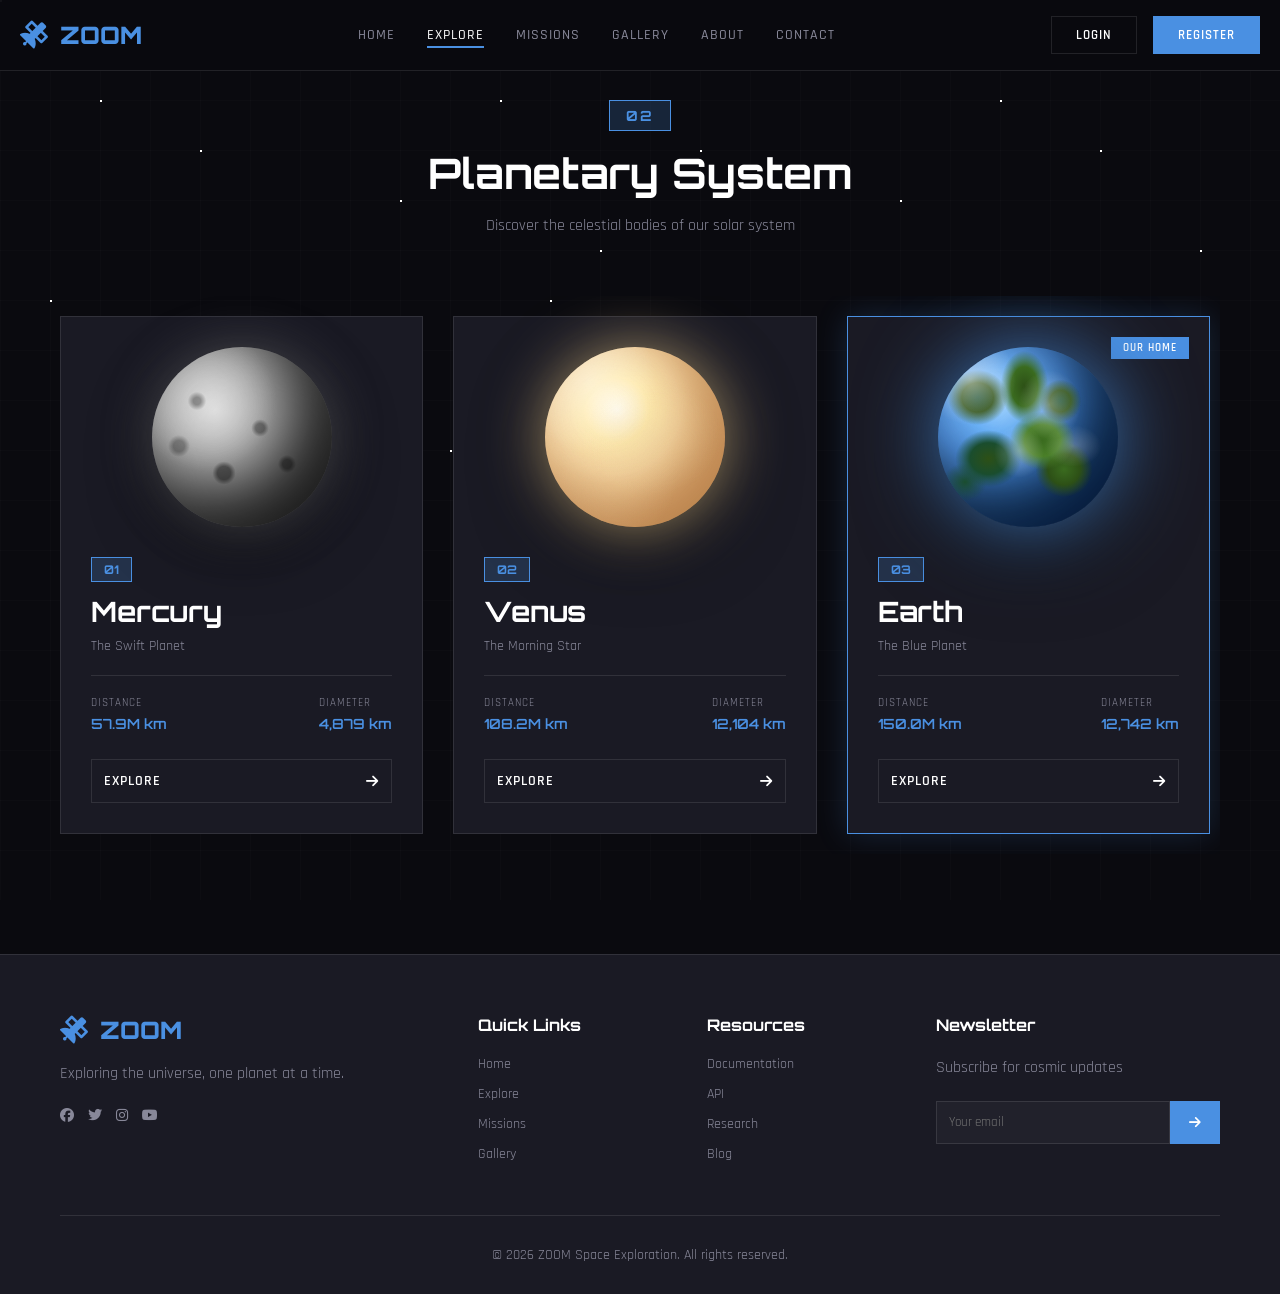
==== explore.html @ de6b819c "Add files via upload" ====
<!DOCTYPE html>
<html lang="en">

<head>
    <meta charset="UTF-8">
    <meta name="viewport" content="width=device-width, initial-scale=1.0">
    <title>Explore Planets - ZOOM</title>
    <link rel="stylesheet" href="https://cdnjs.cloudflare.com/ajax/libs/font-awesome/6.4.0/css/all.min.css">
    <link rel="stylesheet" href="common.css">
    <link rel="stylesheet" href="explore.css">
</head>

<body>
    <div class="stars"></div>
    <div class="grid-overlay"></div>

    <!-- Navigation -->
    <nav class="navbar" id="navbar">
        <div class="nav-container">
            <div class="nav-logo">
                <i class="fas fa-satellite"></i>
                <span>ZOOM</span>
            </div>
            <div class="nav-menu" id="navMenu">
                <a href="index.html" class="nav-link">Home</a>
                <a href="explore.html" class="nav-link active">Explore</a>
                <a href="missions.html" class="nav-link">Missions</a>
                <a href="gallery.html" class="nav-link">Gallery</a>
                <a href="about.html" class="nav-link">About</a>
                <a href="contact.html" class="nav-link">Contact</a>
            </div>
            <div class="nav-actions">
                <button class="btn-nav" id="loginBtn">Login</button>
                <button class="btn-nav-primary" id="registerNavBtn">Register</button>
            </div>
            <div class="nav-toggle" id="navToggle">
                <i class="fas fa-bars"></i>
            </div>
        </div>
    </nav>

    <!-- Explore Planets Section -->
    <section class="explore-section">
        <div class="container">
            <div class="section-header">
                <div class="section-badge">02</div>
                <h2 class="section-title">Planetary System</h2>
                <p class="section-subtitle">Discover the celestial bodies of our solar system</p>
            </div>

            <div class="planets-grid">
                <!-- Mercury -->
                <div class="planet-card" data-planet="mercury">
                    <div class="planet-image mercury"></div>
                    <div class="planet-info">
                        <div class="planet-number">01</div>
                        <h3 class="planet-name">Mercury</h3>
                        <p class="planet-tagline">The Swift Planet</p>
                        <div class="planet-stats">
                            <div class="stat">
                                <span class="stat-label">Distance</span>
                                <span class="stat-value">57.9M km</span>
                            </div>
                            <div class="stat">
                                <span class="stat-label">Diameter</span>
                                <span class="stat-value">4,879 km</span>
                            </div>
                        </div>
                        <button class="btn-explore">Explore <i class="fas fa-arrow-right"></i></button>
                    </div>
                </div>

                <!-- Venus -->
                <div class="planet-card" data-planet="venus">
                    <div class="planet-image venus"></div>
                    <div class="planet-info">
                        <div class="planet-number">02</div>
                        <h3 class="planet-name">Venus</h3>
                        <p class="planet-tagline">The Morning Star</p>
                        <div class="planet-stats">
                            <div class="stat">
                                <span class="stat-label">Distance</span>
                                <span class="stat-value">108.2M km</span>
                            </div>
                            <div class="stat">
                                <span class="stat-label">Diameter</span>
                                <span class="stat-value">12,104 km</span>
                            </div>
                        </div>
                        <button class="btn-explore">Explore <i class="fas fa-arrow-right"></i></button>
                    </div>
                </div>

                <!-- Earth -->
                <div class="planet-card featured" data-planet="earth">
                    <div class="featured-badge">Our Home</div>
                    <div class="planet-image earth"></div>
                    <div class="planet-info">
                        <div class="planet-number">03</div>
                        <h3 class="planet-name">Earth</h3>
                        <p class="planet-tagline">The Blue Planet</p>
                        <div class="planet-stats">
                            <div class="stat">
                                <span class="stat-label">Distance</span>
                                <span class="stat-value">150.0M km</span>
                            </div>
                            <div class="stat">
                                <span class="stat-label">Diameter</span>
                                <span class="stat-value">12,742 km</span>
                            </div>
                        </div>
                        <button class="btn-explore">Explore <i class="fas fa-arrow-right"></i></button>
                    </div>
                </div>

                <!-- Mars -->
                <div class="planet-card" data-planet="mars">
                    <div class="planet-image mars"></div>
                    <div class="planet-info">
                        <div class="planet-number">04</div>
                        <h3 class="planet-name">Mars</h3>
                        <p class="planet-tagline">The Red Planet</p>
                        <div class="planet-stats">
                            <div class="stat">
                                <span class="stat-label">Distance</span>
                                <span class="stat-value">227.9M km</span>
                            </div>
                            <div class="stat">
                                <span class="stat-label">Diameter</span>
                                <span class="stat-value">6,779 km</span>
                            </div>
                        </div>
                        <button class="btn-explore">Explore <i class="fas fa-arrow-right"></i></button>
                    </div>
                </div>

                <!-- Jupiter -->
                <div class="planet-card" data-planet="jupiter">
                    <div class="planet-image jupiter"></div>
                    <div class="planet-info">
                        <div class="planet-number">05</div>
                        <h3 class="planet-name">Jupiter</h3>
                        <p class="planet-tagline">The Gas Giant</p>
                        <div class="planet-stats">
                            <div class="stat">
                                <span class="stat-label">Distance</span>
                                <span class="stat-value">778.5M km</span>
                            </div>
                            <div class="stat">
                                <span class="stat-label">Diameter</span>
                                <span class="stat-value">139,820 km</span>
                            </div>
                        </div>
                        <button class="btn-explore">Explore <i class="fas fa-arrow-right"></i></button>
                    </div>
                </div>

                <!-- Saturn -->
                <div class="planet-card" data-planet="saturn">
                    <div class="planet-image saturn"></div>
                    <div class="planet-info">
                        <div class="planet-number">06</div>
                        <h3 class="planet-name">Saturn</h3>
                        <p class="planet-tagline">The Ringed Planet</p>
                        <div class="planet-stats">
                            <div class="stat">
                                <span class="stat-label">Distance</span>
                                <span class="stat-value">1.4B km</span>
                            </div>
                            <div class="stat">
                                <span class="stat-label">Diameter</span>
                                <span class="stat-value">116,460 km</span>
                            </div>
                        </div>
                        <button class="btn-explore">Explore <i class="fas fa-arrow-right"></i></button>
                    </div>
                </div>

                <!-- Uranus -->
                <div class="planet-card" data-planet="uranus">
                    <div class="planet-image uranus"></div>
                    <div class="planet-info">
                        <div class="planet-number">07</div>
                        <h3 class="planet-name">Uranus</h3>
                        <p class="planet-tagline">The Ice Giant</p>
                        <div class="planet-stats">
                            <div class="stat">
                                <span class="stat-label">Distance</span>
                                <span class="stat-value">2.9B km</span>
                            </div>
                            <div class="stat">
                                <span class="stat-label">Diameter</span>
                                <span class="stat-value">50,724 km</span>
                            </div>
                        </div>
                        <button class="btn-explore">Explore <i class="fas fa-arrow-right"></i></button>
                    </div>
                </div>

                <!-- Neptune -->
                <div class="planet-card" data-planet="neptune">
                    <div class="planet-image neptune"></div>
                    <div class="planet-info">
                        <div class="planet-number">08</div>
                        <h3 class="planet-name">Neptune</h3>
                        <p class="planet-tagline">The Distant Blue</p>
                        <div class="planet-stats">
                            <div class="stat">
                                <span class="stat-label">Distance</span>
                                <span class="stat-value">4.5B km</span>
                            </div>
                            <div class="stat">
                                <span class="stat-label">Diameter</span>
                                <span class="stat-value">49,244 km</span>
                            </div>
                        </div>
                        <button class="btn-explore">Explore <i class="fas fa-arrow-right"></i></button>
                    </div>
                </div>
            </div>
        </div>


    </section>

    <!-- Footer -->
    <footer class="footer">
        <div class="container">
            <div class="footer-content">
                <div class="footer-section">
                    <div class="footer-logo">
                        <i class="fas fa-satellite"></i>
                        <span>ZOOM</span>
                    </div>
                    <p>Exploring the universe, one planet at a time.</p>
                    <div class="social-links">
                        <a href="#"><i class="fab fa-facebook"></i></a>
                        <a href="#"><i class="fab fa-twitter"></i></a>
                        <a href="#"><i class="fab fa-instagram"></i></a>
                        <a href="#"><i class="fab fa-youtube"></i></a>
                    </div>
                </div>
                <div class="footer-section">
                    <h4>Quick Links</h4>
                    <a href="index.html">Home</a>
                    <a href="explore.html">Explore</a>
                    <a href="missions.html">Missions</a>
                    <a href="gallery.html">Gallery</a>
                </div>
                <div class="footer-section">
                    <h4>Resources</h4>
                    <a href="#">Documentation</a>
                    <a href="#">API</a>
                    <a href="#">Research</a>
                    <a href="#">Blog</a>
                </div>
                <div class="footer-section">
                    <h4>Newsletter</h4>
                    <p>Subscribe for cosmic updates</p>
                    <div class="newsletter-form">
                        <input type="email" placeholder="Your email">
                        <button><i class="fas fa-arrow-right"></i></button>
                    </div>
                </div>
            </div>
            <div class="footer-bottom">
                <p>&copy; 2026 ZOOM Space Exploration. All rights reserved.</p>
            </div>
        </div>
    </footer>

    <!-- Login Modal -->
    <div class="modal" id="loginModal">
        <div class="modal-content">
            <button class="modal-close" id="closeLogin"><i class="fas fa-times"></i></button>
            <div class="planet-decoration">
                <div class="planet earth"></div>
                <div class="orbit-ring"></div>
            </div>

            <div class="form-header">
                <div class="number-badge">01</div>
                <h1 class="planet-title">Earth</h1>
                <p class="planet-subtitle">The Blue Planet</p>
            </div>

            <form class="auth-form" id="loginFormElement">
                <h2>Access Portal</h2>
                <div class="form-divider"></div>

                <div class="input-group">
                    <label for="loginEmail">Email Address</label>
                    <div class="input-wrapper">
                        <i class="fas fa-envelope input-icon"></i>
                        <input type="email" id="loginEmail" required>
                    </div>
                </div>

                <div class="input-group">
                    <label for="loginPassword">Password</label>
                    <div class="input-wrapper">
                        <i class="fas fa-lock input-icon"></i>
                        <input type="password" id="loginPassword" required>
                    </div>
                </div>

                <div class="form-options">
                    <label class="checkbox-container">
                        <input type="checkbox">
                        <span class="checkmark"></span>
                        Remember coordinates
                    </label>
                    <a href="#" class="link-text">Reset access</a>
                </div>

                <button type="submit" class="btn-primary">
                    <span>Initialize Mission</span>
                    <i class="fas fa-arrow-right"></i>
                </button>

                <div class="switch-section">
                    <p class="switch-text">New explorer?</p>
                    <a href="#" id="switchToRegister" class="link-text">Register Account <i
                            class="fas fa-arrow-right"></i></a>
                </div>
            </form>

            <div class="tech-corner top-left"></div>
            <div class="tech-corner top-right"></div>
            <div class="tech-corner bottom-left"></div>
            <div class="tech-corner bottom-right"></div>
        </div>
    </div>

    <!-- Register Modal -->
    <div class="modal" id="registerModal">
        <div class="modal-content">
            <button class="modal-close" id="closeRegister"><i class="fas fa-times"></i></button>
            <div class="planet-decoration">
                <div class="planet mars"></div>
                <div class="orbit-ring"></div>
            </div>

            <div class="form-header">
                <div class="number-badge">04</div>
                <h1 class="planet-title mars-color">Mars</h1>
                <p class="planet-subtitle">The Red Planet</p>
            </div>

            <form class="auth-form" id="registerFormElement">
                <h2>Create Account</h2>
                <div class="form-divider"></div>

                <div class="input-group">
                    <label for="registerName">Full Name</label>
                    <div class="input-wrapper">
                        <i class="fas fa-user input-icon"></i>
                        <input type="text" id="registerName" required>
                    </div>
                </div>

                <div class="input-group">
                    <label for="registerEmail">Email Address</label>
                    <div class="input-wrapper">
                        <i class="fas fa-envelope input-icon"></i>
                        <input type="email" id="registerEmail" required>
                    </div>
                </div>

                <div class="input-group">
                    <label for="registerPassword">Password</label>
                    <div class="input-wrapper">
                        <i class="fas fa-lock input-icon"></i>
                        <input type="password" id="registerPassword" required>
                    </div>
                </div>

                <div class="input-group">
                    <label for="registerConfirmPassword">Confirm Password</label>
                    <div class="input-wrapper">
                        <i class="fas fa-lock input-icon"></i>
                        <input type="password" id="registerConfirmPassword" required>
                    </div>
                </div>

                <label class="checkbox-container terms">
                    <input type="checkbox" required>
                    <span class="checkmark"></span>
                    I agree to the <a href="#" class="link-text">Terms & Conditions</a>
                </label>

                <button type="submit" class="btn-primary mars-btn">
                    <span>Begin Exploration</span>
                    <i class="fas fa-arrow-right"></i>
                </button>

                <div class="switch-section">
                    <p class="switch-text">Already registered?</p>
                    <a href="#" id="switchToLogin" class="link-text">Access Portal <i
                            class="fas fa-arrow-right"></i></a>
                </div>
            </form>

            <div class="tech-corner top-left"></div>
            <div class="tech-corner top-right"></div>
            <div class="tech-corner bottom-left"></div>
            <div class="tech-corner bottom-right"></div>
        </div>
    </div>

    <script src="common.js"></script>
    <script src="explore.js"></script>
</body>

</html>
---- common.css ----
/* ========================================
   common.css - SHARED STYLES FOR ALL PAGES
   ======================================== */

@import url('https://fonts.googleapis.com/css2?family=Orbitron:wght@400;500;700;900&family=Rajdhani:wght@300;400;500;600;700&display=swap');

* {
    margin: 0;
    padding: 0;
    box-sizing: border-box;
}

:root {
    --earth-blue: #4a90e2;
    --mars-red: #e74c3c;
    --bg-dark: #0a0a0f;
    --bg-card: #1a1a24;
    --text-primary: #ffffff;
    --text-secondary: #888899;
    --border: rgba(255, 255, 255, 0.1);
    --grid-color: rgba(255, 255, 255, 0.03);
}

html {
    scroll-behavior: smooth;
}

body {
    font-family: 'Rajdhani', sans-serif;
    background: var(--bg-dark);
    color: var(--text-primary);
    overflow-x: hidden;
}

.container {
    max-width: 1200px;
    margin: 0 auto;
    padding: 0 20px;
}

/* GRID OVERLAY */
.grid-overlay {
    position: fixed;
    top: 0;
    left: 0;
    width: 100%;
    height: 100%;
    background-image:
        linear-gradient(var(--grid-color) 1px, transparent 1px),
        linear-gradient(90deg, var(--grid-color) 1px, transparent 1px);
    background-size: 50px 50px;
    pointer-events: none;
    opacity: 0.5;
    z-index: 0;
}

/* STARS */
.stars {
    position: fixed;
    top: 0;
    left: 0;
    width: 100%;
    height: 100%;
    pointer-events: none;
    z-index: 0;
}

.stars::before,
.stars::after {
    content: '';
    position: absolute;
    width: 2px;
    height: 2px;
    background: white;
    box-shadow:
        100px 100px white, 200px 150px white, 300px 50px white,
        400px 200px white, 500px 100px white, 600px 250px white,
        700px 150px white, 800px 50px white, 900px 200px white,
        1000px 100px white, 1100px 150px white, 1200px 250px white,
        50px 300px white, 150px 400px white, 250px 500px white,
        350px 350px white, 450px 450px white, 550px 300px white,
        1300px 200px white, 1400px 100px white, 1500px 300px white;
    animation: twinkle 5s infinite;
}

.stars::after {
    animation-delay: 2.5s;
}

@keyframes twinkle {

    0%,
    100% {
        opacity: 0.3;
    }

    50% {
        opacity: 1;
    }
}

/* NAVBAR */
.navbar {
    position: fixed;
    top: 0;
    width: 100%;
    background: rgba(10, 10, 15, 0.95);
    backdrop-filter: blur(10px);
    border-bottom: 1px solid var(--border);
    z-index: 1000;
    transition: all 0.3s ease;
}

.navbar.scrolled {
    background: rgba(10, 10, 15, 0.98);
    box-shadow: 0 4px 20px rgba(0, 0, 0, 0.5);
}

.nav-container {
    max-width: 1400px;
    margin: 0 auto;
    padding: 0 20px;
    display: flex;
    justify-content: space-between;
    align-items: center;
    height: 70px;
}

.nav-logo {
    display: flex;
    align-items: center;
    gap: 12px;
    font-family: 'Orbitron', sans-serif;
    font-size: 24px;
    font-weight: 900;
    color: var(--earth-blue);
    cursor: pointer;
}

.nav-logo i {
    font-size: 28px;
}

.nav-menu {
    display: flex;
    gap: 32px;
}

.nav-link {
    color: var(--text-secondary);
    text-decoration: none;
    font-weight: 500;
    font-size: 14px;
    text-transform: uppercase;
    letter-spacing: 1px;
    transition: color 0.3s ease;
    position: relative;
}

.nav-link::after {
    content: '';
    position: absolute;
    bottom: -4px;
    left: 0;
    width: 0;
    height: 2px;
    background: var(--earth-blue);
    transition: width 0.3s ease;
}

.nav-link:hover,
.nav-link.active {
    color: var(--text-primary);
}

.nav-link:hover::after,
.nav-link.active::after {
    width: 100%;
}

.nav-actions {
    display: flex;
    gap: 16px;
}

.btn-nav {
    padding: 10px 24px;
    background: transparent;
    border: 1px solid var(--border);
    color: var(--text-primary);
    font-family: 'Rajdhani', sans-serif;
    font-weight: 600;
    cursor: pointer;
    transition: all 0.3s ease;
    text-transform: uppercase;
    font-size: 13px;
    letter-spacing: 1px;
}

.btn-nav:hover {
    border-color: var(--earth-blue);
    color: var(--earth-blue);
}

.btn-nav-primary {
    padding: 10px 24px;
    background: var(--earth-blue);
    border: 1px solid var(--earth-blue);
    color: white;
    font-family: 'Rajdhani', sans-serif;
    font-weight: 600;
    cursor: pointer;
    transition: all 0.3s ease;
    text-transform: uppercase;
    font-size: 13px;
    letter-spacing: 1px;
}

.btn-nav-primary:hover {
    background: #6bb6ff;
    border-color: #6bb6ff;
}

.nav-toggle {
    display: none;
    font-size: 24px;
    cursor: pointer;
    color: var(--text-primary);
}

/* FOOTER */
.footer {
    background: var(--bg-card);
    border-top: 1px solid var(--border);
    padding: 60px 20px 30px;
    position: relative;
    z-index: 1;
}

.footer-content {
    display: grid;
    grid-template-columns: 2fr 1fr 1fr 1.5fr;
    gap: 40px;
    margin-bottom: 40px;
}

.footer-logo {
    display: flex;
    align-items: center;
    gap: 12px;
    font-family: 'Orbitron', sans-serif;
    font-size: 24px;
    font-weight: 900;
    color: var(--earth-blue);
    margin-bottom: 16px;
}

.footer-logo i {
    font-size: 28px;
}

.footer-section p {
    color: var(--text-secondary);
    line-height: 1.6;
    margin-bottom: 20px;
}

/* Social Links Container */
.social-links {
    display: flex;
    gap: 14px;
    margin-top: 20px;
    align-items: center;
}

/* Social Icon Base */
.social-icon {
    width: 48px;
    height: 48px;
    border-radius: 12px;
    display: flex;
    align-items: center;
    justify-content: center;
    background: rgba(74, 144, 226, 0.08);
    border: 1.5px solid rgba(74, 144, 226, 0.2);
    color: var(--earth-blue);
    transition: all 0.35s cubic-bezier(0.34, 1.56, 0.64, 1);
    position: relative;
    overflow: hidden;
    text-decoration: none;
    font-size: 20px;
    cursor: pointer;
}

/* Smooth background transition */
.social-icon::before {
    content: '';
    position: absolute;
    inset: 0;
    background: var(--earth-blue);
    border-radius: 12px;
    opacity: 0;
    transition: opacity 0.35s ease;
    z-index: -1;
}

/* Hover - Fill with color */
.social-icon:hover {
    color: white;
    border-color: var(--earth-blue);
    transform: translateY(-8px);
    box-shadow: 0 16px 32px rgba(74, 144, 226, 0.3);
}

.social-icon:hover::before {
    opacity: 1;
}

/* Facebook */
.social-icon.facebook {
    --color: #1877F2;
}

.social-icon.facebook:hover {
    border-color: #1877F2;
    box-shadow: 0 16px 32px rgba(24, 119, 242, 0.4);
}

.social-icon.facebook:hover::before {
    background: #1877F2;
}

/* Twitter */
.social-icon.twitter {
    --color: #1DA1F2;
}

.social-icon.twitter:hover {
    border-color: #1DA1F2;
    box-shadow: 0 16px 32px rgba(29, 161, 242, 0.4);
}

.social-icon.twitter:hover::before {
    background: #1DA1F2;
}

/* Instagram */
.social-icon.instagram {
    --color: #E4405F;
}

.social-icon.instagram:hover {
    border-color: #E4405F;
    box-shadow: 0 16px 32px rgba(228, 64, 95, 0.4);
}

.social-icon.instagram:hover::before {
    background: linear-gradient(135deg, #667eea 0%, #764ba2 25%, #f093fb 50%, #4facfe 75%, #00f2fe 100%);
}

/* YouTube */
.social-icon.youtube {
    --color: #FF0000;
}

.social-icon.youtube:hover {
    border-color: #FF0000;
    box-shadow: 0 16px 32px rgba(255, 0, 0, 0.4);
}

.social-icon.youtube:hover::before {
    background: #FF0000;
}

/* Icon animation */
.social-icon:hover i {
    animation: iconPop 0.5s cubic-bezier(0.34, 1.56, 0.64, 1);
}

@keyframes iconPop {
    0% {
        transform: scale(1) rotate(0deg);
    }

    50% {
        transform: scale(1.2) rotate(-5deg);
    }

    100% {
        transform: scale(1) rotate(0deg);
    }
}

/* Focus for accessibility */
.social-icon:focus {
    outline: 2px solid var(--earth-blue);
    outline-offset: 2px;
}

/* Active state */
.social-icon:active {
    transform: translateY(-4px) scale(0.95);
}

/* Responsive */
@media (max-width: 768px) {
    .social-links {
        gap: 12px;
    }

    .social-icon {
        width: 42px;
        height: 42px;
        font-size: 18px;
        border-radius: 10px;
    }

    .social-icon:hover {
        transform: translateY(-6px);
    }
}

@media (max-width: 480px) {
    .social-icon {
        width: 40px;
        height: 40px;
        font-size: 16px;
    }

    .social-icon:hover {
        transform: translateY(-4px);
    }
}

.footer-section h4 {
    font-family: 'Orbitron', sans-serif;
    font-size: 16px;
    margin-bottom: 20px;
}

.footer-section a {
    display: block;
    color: var(--text-secondary);
    text-decoration: none;
    margin-bottom: 12px;
    font-size: 14px;
    transition: color 0.3s ease;
}

.footer-section a:hover {
    color: var(--earth-blue);
}

.newsletter-form {
    display: flex;
    margin-top: 16px;
}

.newsletter-form input {
    flex: 1;
    padding: 12px;
    background: rgba(255, 255, 255, 0.03);
    border: 1px solid var(--border);
    color: var(--text-primary);
    font-family: 'Rajdhani', sans-serif;
}

.newsletter-form button {
    width: 50px;
    background: var(--earth-blue);
    border: 1px solid var(--earth-blue);
    color: white;
    cursor: pointer;
    transition: background 0.3s ease;
}

.newsletter-form button:hover {
    background: #6bb6ff;
}

.footer-bottom {
    text-align: center;
    padding-top: 30px;
    border-top: 1px solid var(--border);
    color: var(--text-secondary);
    font-size: 14px;
}

/* ========================================
   LANDSCAPE MODALS & AUTH FORMS
   ======================================== */

/* --- MODAL BASE STYLING --- */
.modal {
    position: fixed;
    top: 0;
    left: 0;
    width: 100%;
    height: 100%;
    background: rgba(0, 0, 0, 0.85);
    backdrop-filter: blur(8px);
    display: none;
    justify-content: center;
    align-items: center;
    z-index: 2000;
    opacity: 0;
    transition: opacity 0.3s ease;
}

.modal.active {
    display: flex;
    opacity: 1;
}

.modal-content {
    background: #0a0f1e;
    width: 95%;
    max-width: 1000px;
    min-height: 550px;
    display: flex;
    flex-direction: row;
    position: relative;
    border: 1px solid rgba(255, 255, 255, 0.1);
    box-shadow: 0 25px 50px -12px rgba(0, 0, 0, 0.5);
    overflow: hidden;
    border-radius: 4px;
    animation: modalSlide 0.4s ease;
}

@keyframes modalSlide {
    from {
        transform: scale(0.9) translateY(50px);
        opacity: 0;
    }

    to {
        transform: scale(1) translateY(0);
        opacity: 1;
    }
}

/* --- LEFT SIDE (Planet & Title Panel) --- */
.form-header {
    flex: 1;
    background: linear-gradient(135deg, rgba(255, 255, 255, 0.05) 0%, transparent 100%);
    display: flex;
    flex-direction: column;
    justify-content: center;
    align-items: center;
    padding: 40px;
    border-right: 1px solid rgba(255, 255, 255, 0.1);
    text-align: center;
    position: relative;
}

.planet-decoration {
    position: absolute;
    left: 10%;
    top: 20%;
    z-index: 0;
    opacity: 0.5;
    pointer-events: none;
}

.planet {
    width: 200px;
    height: 200px;
    border-radius: 50%;
}

.planet.earth {
    background: radial-gradient(circle at 30% 30%, #4a90e2, #1e3a8a);
    box-shadow: 0 0 40px rgba(74, 144, 226, 0.4);
    animation: float 6s ease-in-out infinite;
}

.planet.earth::before {
    content: '';
    position: absolute;
    width: 100%;
    height: 100%;
    border-radius: 50%;
    background:
        radial-gradient(ellipse at 20% 30%, #2d5016 0%, transparent 12%),
        radial-gradient(ellipse at 50% 25%, #3a6b1f 0%, transparent 15%),
        radial-gradient(ellipse at 65% 55%, #2d5016 0%, transparent 18%),
        radial-gradient(ellipse at 35% 70%, #3a6b1f 0%, transparent 14%);
}

.planet.earth::after {
    content: '';
    position: absolute;
    width: 100%;
    height: 100%;
    border-radius: 50%;
    background:
        radial-gradient(ellipse at 20% 20%, rgba(255, 255, 255, 0.4) 0%, transparent 20%),
        radial-gradient(ellipse at 65% 40%, rgba(255, 255, 255, 0.3) 0%, transparent 18%);
    animation: cloudsMove 45s linear infinite;
}

.planet.mars {
    background: radial-gradient(circle at 30% 30%, #e74c3c, #8b0000);
    box-shadow: 0 0 40px rgba(231, 76, 60, 0.4);
    animation: float 6s ease-in-out infinite;
}

.planet.mars::before {
    content: '';
    position: absolute;
    width: 100%;
    height: 100%;
    border-radius: 50%;
    background:
        radial-gradient(circle at 50% 8%, rgba(255, 255, 255, 0.6) 0%, transparent 7%),
        radial-gradient(circle at 50% 92%, rgba(255, 255, 255, 0.5) 0%, transparent 8%),
        radial-gradient(ellipse at 55% 38%, rgba(139, 58, 46, 0.6) 0%, transparent 12%),
        radial-gradient(ellipse at 28% 58%, rgba(107, 42, 31, 0.5) 0%, transparent 10%),
        radial-gradient(ellipse at 70% 65%, rgba(139, 58, 46, 0.4) 0%, transparent 8%);
}

@keyframes float {

    0%,
    100% {
        transform: translateY(0) rotate(0deg);
    }

    50% {
        transform: translateY(-20px) rotate(5deg);
    }
}

@keyframes cloudsMove {
    from {
        transform: translateX(0) rotate(0deg);
    }

    to {
        transform: translateX(20px) rotate(5deg);
    }
}

.orbit-ring {
    position: absolute;
    top: 50%;
    left: 50%;
    transform: translate(-50%, -50%);
    width: 240px;
    height: 240px;
    border: 1px dashed rgba(255, 255, 255, 0.2);
    border-radius: 50%;
    animation: rotate 20s linear infinite;
}

@keyframes rotate {
    from {
        transform: translate(-50%, -50%) rotate(0deg);
    }

    to {
        transform: translate(-50%, -50%) rotate(360deg);
    }
}

.number-badge {
    display: inline-block;
    padding: 4px 12px;
    background: rgba(74, 144, 226, 0.2);
    border: 1px solid var(--earth-blue);
    color: var(--earth-blue);
    font-family: 'Orbitron', sans-serif;
    font-size: 14px;
    font-weight: 700;
    margin-bottom: 12px;
    letter-spacing: 2px;
    position: relative;
    z-index: 1;
}

#registerModal .number-badge {
    background: rgba(231, 76, 60, 0.2);
    border-color: var(--mars-red);
    color: var(--mars-red);
}

.planet-title {
    font-family: 'Orbitron', sans-serif;
    font-size: 48px;
    font-weight: 400;
    color: var(--earth-blue);
    margin-bottom: 4px;
    letter-spacing: 4px;
    position: relative;
    z-index: 1;
}

.planet-title.mars-color {
    color: var(--mars-red);
}

.planet-subtitle {
    color: var(--text-secondary);
    font-size: 14px;
    font-weight: 300;
    letter-spacing: 2px;
    position: relative;
    z-index: 1;
}

/* --- RIGHT SIDE (The Form) --- */
.auth-form {
    flex: 1.5;
    padding: 50px;
    display: flex;
    flex-direction: column;
    justify-content: center;
    background: #0d1224;
    z-index: 1;
}

.auth-form h2 {
    font-family: 'Orbitron', sans-serif;
    font-size: 28px;
    margin-bottom: 10px;
    letter-spacing: 2px;
}

.form-divider {
    width: 50px;
    height: 4px;
    background: var(--earth-blue);
    margin-bottom: 30px;
}

#registerModal .form-divider {
    background: var(--mars-red);
}

/* Form Grid for Register - 2 Columns */
#registerFormElement {
    display: grid;
    grid-template-columns: 1fr 1fr;
    gap: 20px;
}

#registerFormElement h2,
#registerFormElement .form-divider,
#registerFormElement .terms,
#registerFormElement .btn-primary,
#registerFormElement .switch-section {
    grid-column: span 2;
}

/* --- INPUT STYLING --- */
.input-group {
    margin-bottom: 20px;
}

.input-group label {
    display: block;
    font-size: 12px;
    text-transform: uppercase;
    color: #888;
    margin-bottom: 8px;
    letter-spacing: 1px;
}

.input-wrapper {
    position: relative;
    display: flex;
    align-items: center;
}

.input-icon {
    position: absolute;
    left: 15px;
    color: #4a90e2;
    font-size: 14px;
}

.input-wrapper input {
    width: 100%;
    padding: 12px 15px 12px 45px;
    background: rgba(255, 255, 255, 0.05);
    border: 1px solid rgba(255, 255, 255, 0.1);
    color: white;
    outline: none;
    transition: 0.3s;
    font-family: 'Rajdhani', sans-serif;
    font-size: 15px;
}

.input-wrapper input:focus {
    border-color: #4a90e2;
    background: rgba(255, 255, 255, 0.08);
}

#registerModal .input-wrapper input:focus {
    border-color: var(--mars-red);
    background: rgba(231, 76, 60, 0.05);
}

/* --- FORM OPTIONS --- */
.form-options {
    display: flex;
    justify-content: space-between;
    align-items: center;
    margin-bottom: 28px;
    font-size: 13px;
}

.checkbox-container {
    display: flex;
    align-items: center;
    cursor: pointer;
    user-select: none;
    position: relative;
    padding-left: 28px;
    color: var(--text-secondary);
}

.checkbox-container input {
    position: absolute;
    opacity: 0;
    cursor: pointer;
}

.checkmark {
    position: absolute;
    left: 0;
    height: 18px;
    width: 18px;
    background: rgba(255, 255, 255, 0.03);
    border: 1px solid var(--border);
    transition: all 0.3s ease;
}

.checkbox-container:hover .checkmark {
    border-color: var(--earth-blue);
}

.checkbox-container input:checked~.checkmark {
    background: var(--earth-blue);
    border-color: var(--earth-blue);
}

#registerModal .checkbox-container input:checked~.checkmark {
    background: var(--mars-red);
    border-color: var(--mars-red);
}

.checkmark:after {
    content: "";
    position: absolute;
    display: none;
    left: 5px;
    top: 2px;
    width: 5px;
    height: 10px;
    border: solid white;
    border-width: 0 2px 2px 0;
    transform: rotate(45deg);
}

.checkbox-container input:checked~.checkmark:after {
    display: block;
}

.checkbox-container.terms {
    margin-bottom: 28px;
}

.link-text {
    color: var(--earth-blue);
    text-decoration: none;
    font-weight: 500;
    transition: all 0.3s ease;
}

.link-text:hover {
    color: #6bb6ff;
}

#registerModal .link-text {
    color: var(--mars-red);
}

#registerModal .link-text:hover {
    color: #ff6b5a;
}

/* --- BUTTONS --- */
.btn-primary {
    width: 100%;
    padding: 15px;
    background: #4a90e2;
    border: none;
    color: white;
    font-family: 'Rajdhani', sans-serif;
    font-weight: 700;
    text-transform: uppercase;
    cursor: pointer;
    display: flex;
    justify-content: space-between;
    align-items: center;
    gap: 10px;
    transition: 0.3s;
    font-size: 15px;
    letter-spacing: 2px;
    position: relative;
    overflow: hidden;
}

.btn-primary::before {
    content: '';
    position: absolute;
    top: 0;
    left: -100%;
    width: 100%;
    height: 100%;
    background: rgba(255, 255, 255, 0.2);
    transition: left 0.5s ease;
}

.btn-primary:hover::before {
    left: 100%;
}

.btn-primary:hover {
    background: #6bb6ff;
    transform: translateX(4px);
}

.mars-btn {
    background: #e74c3c;
}

.mars-btn:hover {
    background: #ff6b5a;
}

.mars-color {
    color: #e74c3c;
}

/* --- MODAL CLOSE BUTTON --- */
.modal-close {
    position: absolute;
    top: 20px;
    right: 20px;
    background: none;
    border: 1px solid rgba(255, 255, 255, 0.1);
    color: white;
    font-size: 20px;
    cursor: pointer;
    z-index: 10;
    width: 40px;
    height: 40px;
    display: flex;
    align-items: center;
    justify-content: center;
    transition: all 0.3s ease;
}

.modal-close:hover {
    border-color: var(--earth-blue);
    color: var(--earth-blue);
}

/* --- SWITCH SECTION --- */
.switch-section {
    margin-top: 25px;
    text-align: center;
    font-size: 14px;
    padding-top: 24px;
    border-top: 1px solid rgba(255, 255, 255, 0.1);
}

.switch-text {
    color: var(--text-secondary);
    font-size: 13px;
    margin-bottom: 8px;
}

.switch-section .link-text {
    font-size: 14px;
}

/* --- TECH CORNERS (Decoration) --- */
.tech-corner {
    position: absolute;
    width: 20px;
    height: 20px;
    border: 2px solid rgba(74, 144, 226, 0.3);
}

.top-left {
    top: 10px;
    left: 10px;
    border-right: none;
    border-bottom: none;
}

.top-right {
    top: 10px;
    right: 10px;
    border-left: none;
    border-bottom: none;
}

.bottom-left {
    bottom: 10px;
    left: 10px;
    border-right: none;
    border-top: none;
}

.bottom-right {
    bottom: 10px;
    right: 10px;
    border-left: none;
    border-top: none;
}

/* --- RESPONSIVE FOR MODALS --- */
@media (max-width: 850px) {
    .modal-content {
        flex-direction: column;
        max-width: 450px;
        height: 90vh;
        overflow-y: auto;
    }

    .form-header {
        padding: 30px;
        border-right: none;
        border-bottom: 1px solid rgba(255, 255, 255, 0.1);
    }

    #registerFormElement {
        grid-template-columns: 1fr;
    }

    #registerFormElement h2,
    #registerFormElement .form-divider,
    #registerFormElement .input-group,
    #registerFormElement .terms,
    #registerFormElement .btn-primary,
    #registerFormElement .switch-section {
        grid-column: span 1;
    }

    .planet-decoration {
        display: none;
    }

    .orbit-ring {
        width: 160px;
        height: 160px;
    }

    .planet {
        width: 120px;
        height: 120px;
    }
}

/* SECTION HEADERS */
section {
    padding: 100px 20px;
    position: relative;
    z-index: 1;
}

.section-header {
    text-align: center;
    margin-bottom: 60px;
}

.section-badge {
    display: inline-block;
    padding: 6px 16px;
    background: rgba(74, 144, 226, 0.2);
    border: 1px solid var(--earth-blue);
    color: var(--earth-blue);
    font-family: 'Orbitron', sans-serif;
    font-size: 14px;
    font-weight: 700;
    margin-bottom: 16px;
    letter-spacing: 2px;
}

.section-title {
    font-family: 'Orbitron', sans-serif;
    font-size: 42px;
    font-weight: 700;
    margin-bottom: 16px;
}

.section-subtitle {
    color: var(--text-secondary);
    font-size: 16px;
}

/* STAT ITEMS */
.stat-item {
    text-align: center;
}

.stat-value {
    font-family: 'Orbitron', sans-serif;
    font-size: 32px;
    font-weight: 700;
    color: var(--earth-blue);
    margin-bottom: 8px;
}

.stat-label {
    color: var(--text-secondary);
    font-size: 13px;
    text-transform: uppercase;
    letter-spacing: 1px;
}

/* NOTIFICATIONS */
@keyframes slideIn {
    from {
        transform: translateX(400px);
        opacity: 0;
    }

    to {
        transform: translateX(0);
        opacity: 1;
    }
}

@keyframes slideOut {
    from {
        transform: translateX(0);
        opacity: 1;
    }

    to {
        transform: translateX(400px);
        opacity: 0;
    }
}

/* RESPONSIVE */
@media (max-width: 968px) {
    .nav-menu {
        position: fixed;
        top: 70px;
        left: -100%;
        width: 100%;
        height: calc(100vh - 70px);
        background: var(--bg-card);
        flex-direction: column;
        padding: 40px 20px;
        transition: left 0.3s ease;
    }

    .nav-menu.active {
        left: 0;
    }

    .nav-toggle {
        display: block;
    }

    .nav-actions {
        display: none;
    }

    .footer-content {
        grid-template-columns: 1fr 1fr;
    }
}

@media (max-width: 540px) {
    .section-title {
        font-size: 32px;
    }

    .footer-content {
        grid-template-columns: 1fr;
    }

    .planet-title {
        font-size: 36px;
    }
}
---- explore.css ----
/* Explore Section */
.planets-grid {
    display: grid;
    grid-template-columns: repeat(auto-fit, minmax(280px, 1fr));
    gap: 30px;
}

.planet-card {
    background: var(--bg-card);
    border: 1px solid var(--border);
    padding: 30px;
    transition: all 0.4s ease;
    cursor: pointer;
    position: relative;
}

.planet-card:hover {
    transform: translateY(-10px);
    border-color: var(--earth-blue);
    box-shadow: 0 10px 40px rgba(74, 144, 226, 0.3);
}

.planet-card.featured {
    border-color: var(--earth-blue);
    box-shadow: 0 0 30px rgba(74, 144, 226, 0.2);
}

.featured-badge {
    position: absolute;
    top: 20px;
    right: 20px;
    padding: 4px 12px;
    background: var(--earth-blue);
    color: white;
    font-size: 11px;
    font-weight: 600;
    text-transform: uppercase;
    letter-spacing: 1px;
}

.planet-image {
    width: 180px;
    height: 180px;
    border-radius: 50%;
    margin: 0 auto 30px;
    position: relative;
    animation: planetRotate 20s linear infinite;
    transition: transform 0.3s ease;
    transform-style: preserve-3d;
}

.planet-card:hover .planet-image {
    animation-play-state: paused;
    transform: scale(1.15) translateZ(20px);
}

@keyframes planetRotate {
    from {
        transform: rotate(0deg);
    }

    to {
        transform: rotate(360deg);
    }
}

/* Mercury - Gray rocky planet with deep 3D craters */
.planet-image.mercury {
    background:
        radial-gradient(circle at 35% 35%, #d4d4d4, #a8a8a8 30%, #7a7a7a 60%, #4a4a4a);
    box-shadow:
        inset -30px -30px 60px rgba(0, 0, 0, 0.7),
        inset 20px 20px 40px rgba(255, 255, 255, 0.1),
        0 0 50px rgba(150, 150, 150, 0.4),
        0 20px 60px rgba(0, 0, 0, 0.6);
}

.planet-image.mercury::before {
    content: '';
    position: absolute;
    width: 100%;
    height: 100%;
    border-radius: 50%;
    background:
        radial-gradient(circle at 25% 30%, rgba(0, 0, 0, 0.5) 2%, transparent 5%),
        radial-gradient(circle at 60% 45%, rgba(0, 0, 0, 0.4) 3%, transparent 6%),
        radial-gradient(circle at 40% 70%, rgba(0, 0, 0, 0.45) 4%, transparent 7%),
        radial-gradient(circle at 75% 65%, rgba(0, 0, 0, 0.4) 2.5%, transparent 5%),
        radial-gradient(circle at 15% 55%, rgba(0, 0, 0, 0.35) 3%, transparent 6%);
}

.planet-image.mercury::after {
    content: '';
    position: absolute;
    width: 100%;
    height: 100%;
    border-radius: 50%;
    background: radial-gradient(circle at 30% 30%, rgba(255, 255, 255, 0.3) 0%, transparent 40%);
}

/* Venus - Thick atmosphere with 3D cloud layers */
.planet-image.venus {
    background:
        radial-gradient(circle at 40% 35%, #fffbeb, #ffeaa7 20%, #f4d29c 40%, #d4a373 70%, #a87e4f);
    box-shadow:
        inset -25px -25px 50px rgba(180, 120, 60, 0.6),
        inset 15px 15px 40px rgba(255, 240, 200, 0.3),
        0 0 60px rgba(255, 220, 150, 0.6),
        0 20px 70px rgba(0, 0, 0, 0.5);
    animation: planetRotate 30s linear infinite reverse;
}

.planet-image.venus::before {
    content: '';
    position: absolute;
    width: 100%;
    height: 100%;
    border-radius: 50%;
    background:
        radial-gradient(ellipse at 25% 20%, rgba(255, 255, 255, 0.4) 0%, transparent 35%),
        radial-gradient(ellipse at 60% 50%, rgba(230, 200, 150, 0.3) 0%, transparent 45%),
        radial-gradient(ellipse at 40% 70%, rgba(240, 210, 160, 0.25) 0%, transparent 40%);
    animation: cloudsMove 35s linear infinite;
}

.planet-image.venus::after {
    content: '';
    position: absolute;
    width: 100%;
    height: 100%;
    border-radius: 50%;
    background: radial-gradient(circle at 35% 30%, rgba(255, 255, 255, 0.15) 0%, transparent 50%);
}

/* Earth - Photorealistic with oceans, continents, and clouds */
.planet-image.earth {
    background:
        radial-gradient(circle at 35% 30%, #a8d8ff, #6bb6ff 20%, #4a90e2 40%, #2d5a8a 65%, #0d1b3e);
    box-shadow:
        inset -35px -35px 70px rgba(0, 20, 50, 0.8),
        inset 25px 25px 50px rgba(150, 200, 255, 0.2),
        0 0 80px rgba(74, 144, 226, 0.8),
        0 25px 80px rgba(0, 0, 0, 0.6);
}

.planet-image.earth::before {
    content: '';
    position: absolute;
    width: 100%;
    height: 100%;
    border-radius: 50%;
    background:
        radial-gradient(ellipse at 22% 28%, #1a4d2e 0%, #2d5016 8%, transparent 15%),
        radial-gradient(ellipse at 48% 22%, #2d5016 0%, #3a6b1f 10%, transparent 18%),
        radial-gradient(ellipse at 68% 30%, #1a4d2e 0%, #2d5016 6%, transparent 12%),
        radial-gradient(ellipse at 58% 52%, #3a6b1f 0%, #4a7f28 12%, transparent 22%),
        radial-gradient(ellipse at 28% 62%, #2d5016 0%, #1a4d2e 10%, transparent 18%),
        radial-gradient(ellipse at 70% 68%, #3a6b1f 0%, #2d5016 9%, transparent 16%),
        radial-gradient(ellipse at 15% 75%, #1a4d2e 0%, transparent 10%);
    z-index: 1;
}

.planet-image.earth::after {
    content: '';
    position: absolute;
    width: 100%;
    height: 100%;
    border-radius: 50%;
    background:
        radial-gradient(ellipse at 18% 18%, rgba(255, 255, 255, 0.5) 0%, transparent 22%),
        radial-gradient(ellipse at 62% 32%, rgba(255, 255, 255, 0.35) 0%, transparent 20%),
        radial-gradient(ellipse at 45% 58%, rgba(255, 255, 255, 0.3) 0%, transparent 18%),
        radial-gradient(ellipse at 75% 55%, rgba(255, 255, 255, 0.25) 0%, transparent 15%);
    animation: cloudsMove 45s linear infinite;
    z-index: 2;
}

@keyframes cloudsMove {
    from {
        transform: translateX(0) rotate(0deg);
    }

    to {
        transform: translateX(20px) rotate(5deg);
    }
}

/* Mars - Red planet with polar caps and terrain */
.planet-image.mars {
    background:
        radial-gradient(circle at 35% 28%, #ff9d7a, #ff7851 25%, #e74c3c 45%, #c0392b 65%, #8b3a2e 80%, #5a1f1a);
    box-shadow:
        inset -30px -30px 60px rgba(80, 20, 10, 0.8),
        inset 20px 20px 45px rgba(255, 140, 100, 0.2),
        0 0 70px rgba(231, 76, 60, 0.7),
        0 22px 70px rgba(0, 0, 0, 0.6);
}

.planet-image.mars::before {
    content: '';
    position: absolute;
    width: 100%;
    height: 100%;
    border-radius: 50%;
    background:
        radial-gradient(circle at 50% 7%, rgba(255, 255, 255, 0.85) 0%, rgba(230, 240, 255, 0.7) 5%, transparent 9%),
        radial-gradient(circle at 50% 93%, rgba(255, 255, 255, 0.75) 0%, rgba(230, 240, 255, 0.6) 6%, transparent 11%),
        radial-gradient(ellipse at 58% 38%, rgba(139, 58, 46, 0.7) 0%, rgba(107, 42, 31, 0.5) 8%, transparent 16%),
        radial-gradient(ellipse at 28% 55%, rgba(107, 42, 31, 0.6) 0%, rgba(80, 30, 20, 0.4) 7%, transparent 14%),
        radial-gradient(ellipse at 72% 62%, rgba(139, 58, 46, 0.5) 0%, transparent 12%),
        radial-gradient(ellipse at 40% 75%, rgba(120, 45, 35, 0.6) 0%, transparent 10%);
}

.planet-image.mars::after {
    content: '';
    position: absolute;
    width: 100%;
    height: 100%;
    border-radius: 50%;
    background: radial-gradient(circle at 32% 28%, rgba(255, 255, 255, 0.15) 0%, transparent 45%);
}

/* Jupiter - Massive gas giant with bands and Great Red Spot */
.planet-image.jupiter {
    background:
        radial-gradient(circle at 35% 30%, #f9e4bc, #f4d29c 25%, #d4a373 45%, #b8915f 65%, #8b6c42);
    box-shadow:
        inset -35px -35px 70px rgba(100, 70, 40, 0.7),
        inset 25px 25px 50px rgba(250, 230, 190, 0.3),
        0 0 70px rgba(212, 163, 115, 0.6),
        0 25px 80px rgba(0, 0, 0, 0.5);
}

.planet-image.jupiter::before {
    content: '';
    position: absolute;
    width: 100%;
    height: 100%;
    border-radius: 50%;
    background:
        linear-gradient(0deg, transparent 0%, rgba(160, 120, 80, 0.5) 12%, rgba(140, 100, 60, 0.3) 14%, transparent 16%),
        linear-gradient(0deg, transparent 24%, rgba(180, 140, 90, 0.6) 29%, rgba(160, 120, 80, 0.4) 31%, transparent 33%),
        linear-gradient(0deg, transparent 38%, rgba(150, 110, 70, 0.5) 43%, rgba(130, 90, 60, 0.3) 45%, transparent 47%),
        linear-gradient(0deg, transparent 54%, rgba(170, 130, 85, 0.6) 59%, rgba(150, 110, 75, 0.4) 61%, transparent 63%),
        linear-gradient(0deg, transparent 70%, rgba(160, 120, 80, 0.5) 75%, rgba(140, 100, 65, 0.3) 77%, transparent 79%);
}

.planet-image.jupiter::after {
    content: '';
    position: absolute;
    width: 30px;
    height: 28px;
    border-radius: 50%;
    background: radial-gradient(ellipse, #e85d44, #c94632 60%, #a83a2a);
    top: 38%;
    right: 22%;
    box-shadow:
        inset -8px -8px 15px rgba(0, 0, 0, 0.6),
        inset 4px 4px 10px rgba(255, 120, 100, 0.3);
    animation: stormPulse 8s ease-in-out infinite;
}

@keyframes stormPulse {

    0%,
    100% {
        transform: scale(1);
    }

    50% {
        transform: scale(1.05);
    }
}

/* Saturn - Beautiful ringed planet with 3D ring system */
.planet-image.saturn {
    background:
        radial-gradient(circle at 38% 32%, #fffcf0, #f9edc7 20%, #f4d7a7 40%, #d4bc8f 65%, #a89570);
    box-shadow:
        inset -28px -28px 55px rgba(150, 120, 80, 0.6),
        inset 20px 20px 45px rgba(255, 250, 230, 0.3),
        0 0 60px rgba(244, 215, 167, 0.6),
        0 22px 70px rgba(0, 0, 0, 0.5);
    position: relative;
    overflow: visible;
}

.planet-image.saturn::before {
    content: '';
    position: absolute;
    width: 120%;
    height: 45%;
    top: 50%;
    left: 50%;
    transform: translate(-50%, -50%) rotateX(75deg);
    background:
        radial-gradient(ellipse at center,
            transparent 35%,
            rgba(180, 150, 100, 0.2) 37%,
            rgba(220, 190, 140, 0.5) 40%,
            rgba(244, 215, 167, 0.8) 44%,
            rgba(199, 168, 112, 0.95) 48%,
            rgba(180, 150, 100, 0.9) 50%,
            rgba(199, 168, 112, 0.95) 52%,
            rgba(244, 215, 167, 0.85) 56%,
            rgba(220, 190, 140, 0.6) 60%,
            rgba(199, 168, 112, 0.4) 64%,
            rgba(180, 150, 100, 0.25) 67%,
            transparent 70%);
    border-radius: 50%;
    z-index: 10;
    pointer-events: none;
    box-shadow:
        0 0 30px rgba(199, 168, 112, 0.6),
        inset 0 -5px 15px rgba(0, 0, 0, 0.4);
    filter: drop-shadow(0 5px 10px rgba(0, 0, 0, 0.5));
}

.planet-image.saturn::after {
    content: '';
    position: absolute;
    width: 120%;
    height: 15%;
    top: 54%;
    left: 50%;
    transform: translate(-50%, -50%);
    background: rgba(0, 0, 0, 0.4);
    border-radius: 50%;
    z-index: -1;
    filter: blur(12px);
}

/* Uranus - Pale cyan ice giant with subtle features */
.planet-image.uranus {
    background:
        radial-gradient(circle at 38% 32%, #d9f5f2, #c5f0ed 22%, #a5d6d1 42%, #7cb5b0 66%, #5a8a8a);
    box-shadow:
        inset -28px -28px 55px rgba(60, 100, 100, 0.6),
        inset 22px 22px 45px rgba(220, 245, 240, 0.3),
        0 0 65px rgba(165, 214, 209, 0.6),
        0 22px 70px rgba(0, 0, 0, 0.5);
    animation: planetRotate 25s linear infinite;
}

.planet-image.uranus::before {
    content: '';
    position: absolute;
    width: 100%;
    height: 100%;
    border-radius: 50%;
    background:
        radial-gradient(ellipse at 30% 25%, rgba(255, 255, 255, 0.35) 0%, transparent 30%),
        linear-gradient(92deg, transparent 46%, rgba(100, 150, 145, 0.4) 49%, rgba(80, 130, 125, 0.3) 51%, transparent 54%),
        radial-gradient(ellipse at 55% 60%, rgba(120, 170, 165, 0.25) 0%, transparent 25%);
}

.planet-image.uranus::after {
    content: '';
    position: absolute;
    width: 100%;
    height: 100%;
    border-radius: 50%;
    background: radial-gradient(circle at 32% 28%, rgba(255, 255, 255, 0.2) 0%, transparent 40%);
}

/* Neptune - Deep blue with dynamic storms */
.planet-image.neptune {
    background:
        radial-gradient(circle at 36% 30%, #8eb8e5, #6b9ddc 24%, #4a7ba7 44%, #2d5a7f 66%, #1a3a5a);
    box-shadow:
        inset -32px -32px 65px rgba(20, 40, 70, 0.8),
        inset 24px 24px 48px rgba(140, 180, 220, 0.25),
        0 0 70px rgba(74, 123, 167, 0.7),
        0 24px 75px rgba(0, 0, 0, 0.6);
}

.planet-image.neptune::before {
    content: '';
    position: absolute;
    width: 100%;
    height: 100%;
    border-radius: 50%;
    background:
        radial-gradient(ellipse at 28% 22%, rgba(255, 255, 255, 0.25) 0%, transparent 26%),
        radial-gradient(ellipse at 62% 48%, rgba(100, 140, 180, 0.35) 0%, transparent 32%),
        radial-gradient(circle at 70% 35%, rgba(120, 160, 200, 0.3) 0%, transparent 18%),
        radial-gradient(ellipse at 35% 68%, rgba(80, 120, 160, 0.3) 0%, transparent 22%);
}

.planet-image.neptune::after {
    content: '';
    position: absolute;
    width: 25px;
    height: 25px;
    border-radius: 50%;
    background: radial-gradient(circle, rgba(255, 255, 255, 0.5), rgba(200, 230, 255, 0.3) 60%, transparent);
    top: 52%;
    left: 32%;
    box-shadow: 0 0 15px rgba(255, 255, 255, 0.4);
    animation: stormMove 15s ease-in-out infinite;
}

@keyframes stormMove {

    0%,
    100% {
        transform: translate(0, 0);
        opacity: 0.8;
    }

    50% {
        transform: translate(12px, -6px);
        opacity: 1;
    }
}

/* 145,
0.3) 50%,
transparent 52%);
} */

/* Neptune - Deep blue ice giant */
.planet-image.neptune {
    background: radial-gradient(circle at 35% 30%, #6b9ddc, #4a7ba7 40%, #2d5a7f 70%, #1a3a5a);
    box-shadow:
        inset -25px -25px 50px rgba(20, 40, 70, 0.5),
        0 0 40px rgba(74, 123, 167, 0.5);
}

.planet-image.neptune::before {
    content: '';
    position: absolute;
    width: 100%;
    height: 100%;
    border-radius: 50%;
    background:
        radial-gradient(ellipse at 30% 25%, rgba(255, 255, 255, 0.2) 0%, transparent 25%),
        radial-gradient(ellipse at 60% 50%, rgba(100, 140, 180, 0.3) 0%, transparent 30%),
        radial-gradient(circle at 40% 60%, rgba(70, 110, 150, 0.4) 0%, transparent 15%);
}

.planet-image.neptune::after {
    content: '';
    position: absolute;
    width: 20px;
    height: 20px;
    border-radius: 50%;
    background: radial-gradient(circle, rgba(255, 255, 255, 0.4), transparent);
    top: 55%;
    left: 35%;
    animation: stormMove 15s ease-in-out infinite;
}

@keyframes stormMove {

    0%,
    100% {
        transform: translate(0, 0);
    }

    50% {
        transform: translate(10px, -5px);
    }
}

.planet-number {
    display: inline-block;
    padding: 4px 12px;
    background: rgba(74, 144, 226, 0.2);
    border: 1px solid var(--earth-blue);
    color: var(--earth-blue);
    font-family: 'Orbitron', sans-serif;
    font-size: 12px;
    font-weight: 700;
    margin-bottom: 12px;
}

.planet-name {
    font-family: 'Orbitron', sans-serif;
    font-size: 28px;
    margin-bottom: 8px;
}

.planet-tagline {
    color: var(--text-secondary);
    font-size: 14px;
    margin-bottom: 20px;
}

.planet-stats {
    display: flex;
    justify-content: space-between;
    margin-bottom: 24px;
    padding-top: 20px;
    border-top: 1px solid var(--border);
}

.stat {
    text-align: left;
}

.stat-label {
    display: block;
    color: var(--text-secondary);
    font-size: 11px;
    text-transform: uppercase;
    letter-spacing: 1px;
    margin-bottom: 4px;
}

.stat-value {
    font-family: 'Orbitron', sans-serif;
    font-size: 14px;
    font-weight: 600;
}

.btn-explore {
    width: 100%;
    padding: 12px;
    background: transparent;
    border: 1px solid var(--border);
    color: var(--text-primary);
    font-family: 'Rajdhani', sans-serif;
    font-weight: 600;
    font-size: 14px;
    text-transform: uppercase;
    letter-spacing: 1px;
    cursor: pointer;
    display: flex;
    align-items: center;
    justify-content: space-between;
    transition: all 0.3s ease;
}

.btn-explore:hover {
    background: var(--earth-blue);
    border-color: var(--earth-blue);
}

.slider-wrapper {
    position: relative;
    display: flex;
    align-items: center;
    gap: 20px;
}

.planets-grid {
    display: grid;
    /* 8 planets in one row */
    grid-template-columns: repeat(8, calc(33.33% - 20px));
    gap: 30px;
    overflow-x: auto;
    scroll-behavior: smooth;
    scroll-snap-type: x mandatory;
    padding: 20px 5px;
}

/* Hide Scrollbar */
.planets-grid::-webkit-scrollbar {
    display: none;
}

.planet-card {
    scroll-snap-align: start;
    min-width: 100%;
    /* Default for mobile */
}

/* Navigation Buttons Styling */
.slider-btn {
    background: rgba(74, 144, 226, 0.1);
    border: 1px solid var(--earth-blue);
    color: var(--earth-blue);
    width: 50px;
    height: 50px;
    border-radius: 50%;
    cursor: pointer;
    z-index: 10;
    transition: all 0.3s ease;
}

.slider-btn:hover {
    background: var(--earth-blue);
    color: white;
    box-shadow: 0 0 20px rgba(74, 144, 226, 0.5);
}

/* Responsive: 3 planets visible on Desktop */
@media (min-width: 1024px) {
    .planets-grid {
        grid-template-columns: repeat(8, calc(33.33% - 20px));
    }
}


/* Planet Detail Modal Styles */
.planet-modal {
    display: none;
    position: fixed;
    top: 0;
    left: 0;
    width: 100%;
    height: 100%;
    z-index: 9999;
}

.planet-modal.active {
    display: flex;
    align-items: center;
    justify-content: center;
}

.modal-backdrop {
    position: absolute;
    top: 0;
    left: 0;
    width: 100%;
    height: 100%;
    background: rgba(0, 0, 0, 0.7);
    backdrop-filter: blur(5px);
    cursor: pointer;
}

.modal-content-expanded {
    position: relative;
    z-index: 10000;
    background: linear-gradient(135deg, #1a1f3a 0%, #16213e 50%, #0f3460 100%);
    border: 1px solid rgba(74, 144, 226, 0.3);
    border-radius: 20px;
    max-width: 900px;
    width: 90%;
    max-height: 90vh;
    overflow-y: auto;
    box-shadow: 0 20px 80px rgba(0, 0, 0, 0.8),
        0 0 60px rgba(74, 144, 226, 0.4);
    animation: slideUp 0.4s cubic-bezier(0.34, 1.56, 0.64, 1);
}

@keyframes slideUp {
    from {
        opacity: 0;
        transform: translateY(50px);
    }

    to {
        opacity: 1;
        transform: translateY(0);
    }
}

.modal-close-btn {
    position: absolute;
    top: 20px;
    right: 20px;
    width: 40px;
    height: 40px;
    background: rgba(74, 144, 226, 0.2);
    border: 1px solid rgba(74, 144, 226, 0.5);
    color: #fff;
    border-radius: 50%;
    cursor: pointer;
    display: flex;
    align-items: center;
    justify-content: center;
    z-index: 10001;
    transition: all 0.3s ease;
}

.modal-close-btn:hover {
    background: rgba(74, 144, 226, 0.4);
    border-color: rgba(74, 144, 226, 0.8);
    transform: rotate(90deg);
}

.planet-modal-header {
    display: flex;
    align-items: center;
    gap: 40px;
    padding: 40px;
    border-bottom: 1px solid rgba(74, 144, 226, 0.2);
}

.planet-visual {
    flex-shrink: 0;
}

.planet-display {
    width: 200px;
    height: 200px;
    border-radius: 50%;
    animation: planetRotate 20s linear infinite;
    box-shadow: 0 0 50px rgba(74, 144, 226, 0.6);
}

.planet-title-section {
    flex: 1;
}

.planet-badge {
    display: inline-block;
    padding: 6px 16px;
    background: rgba(74, 144, 226, 0.2);
    border: 1px solid rgba(74, 144, 226, 0.5);
    color: #4a90e2;
    border-radius: 20px;
    font-family: 'Orbitron', sans-serif;
    font-size: 12px;
    font-weight: 700;
    text-transform: uppercase;
    letter-spacing: 1px;
    margin-bottom: 12px;
}

.planet-title-section h1 {
    font-family: 'Orbitron', sans-serif;
    font-size: 48px;
    color: #fff;
    margin: 0 0 8px 0;
    text-shadow: 0 0 20px rgba(74, 144, 226, 0.5);
}

.planet-title-section p {
    font-size: 18px;
    color: #b8c5d6;
    margin: 0;
}

.planet-modal-body {
    padding: 40px;
}

.info-section {
    margin-bottom: 40px;
}

.info-section h3,
.facts-section h3 {
    font-family: 'Orbitron', sans-serif;
    font-size: 20px;
    color: #4a90e2;
    text-transform: uppercase;
    letter-spacing: 2px;
    margin: 0 0 16px 0;
    padding-bottom: 12px;
    border-bottom: 1px solid rgba(74, 144, 226, 0.2);
}

.info-section p {
    font-size: 16px;
    color: #b8c5d6;
    line-height: 1.6;
    margin: 0;
}

.stats-section {
    display: grid;
    grid-template-columns: repeat(auto-fit, minmax(250px, 1fr));
    gap: 20px;
    margin-bottom: 40px;
}

.stat-card {
    background: rgba(74, 144, 226, 0.1);
    border: 1px solid rgba(74, 144, 226, 0.2);
    border-radius: 12px;
    padding: 24px;
    text-align: center;
    transition: all 0.3s ease;
    cursor: pointer;
}

.stat-card:hover {
    background: rgba(74, 144, 226, 0.15);
    border-color: rgba(74, 144, 226, 0.4);
    transform: translateY(-5px);
}

.stat-icon {
    font-size: 28px;
    display: block;
    margin-bottom: 12px;
}

.stat-title {
    display: block;
    font-size: 12px;
    color: #8ba3c0;
    text-transform: uppercase;
    letter-spacing: 1px;
    margin-bottom: 8px;
}

.stat-data {
    display: block;
    font-family: 'Orbitron', sans-serif;
    font-size: 20px;
    color: #4a90e2;
    font-weight: 700;
}

.facts-section {
    margin-bottom: 40px;
}

.facts-list {
    list-style: none;
    padding: 0;
    margin: 0;
    display: grid;
    grid-template-columns: repeat(auto-fit, minmax(200px, 1fr));
    gap: 12px;
}

.facts-list li {
    background: rgba(74, 144, 226, 0.08);
    border-left: 3px solid #4a90e2;
    padding: 12px 16px;
    border-radius: 4px;
    color: #b8c5d6;
    font-size: 14px;
    transition: all 0.3s ease;
}

.facts-list li:hover {
    background: rgba(74, 144, 226, 0.15);
    transform: translateX(5px);
}

.action-section {
    display: flex;
    gap: 12px;
    justify-content: center;
    padding-top: 20px;
    border-top: 1px solid rgba(74, 144, 226, 0.2);
}

.btn-primary {
    background: linear-gradient(135deg, #4a90e2 0%, #2d5a8a 100%);
    border: 1px solid rgba(74, 144, 226, 0.6);
    color: white;
    padding: 12px 32px;
    border-radius: 6px;
    font-family: 'Rajdhani', sans-serif;
    font-size: 14px;
    font-weight: 600;
    text-transform: uppercase;
    letter-spacing: 1px;
    cursor: pointer;
    display: flex;
    align-items: center;
    gap: 10px;
    transition: all 0.3s ease;
}

.btn-primary:hover {
    background: linear-gradient(135deg, #5a9ff2 0%, #3d6a9a 100%);
    box-shadow: 0 0 30px rgba(74, 144, 226, 0.6);
    transform: translateY(-2px);
}

/* Scrollbar styling */
.modal-content-expanded::-webkit-scrollbar {
    width: 8px;
}

.modal-content-expanded::-webkit-scrollbar-track {
    background: rgba(74, 144, 226, 0.1);
}

.modal-content-expanded::-webkit-scrollbar-thumb {
    background: rgba(74, 144, 226, 0.4);
    border-radius: 4px;
}

.modal-content-expanded::-webkit-scrollbar-thumb:hover {
    background: rgba(74, 144, 226, 0.6);
}

/* Responsive Design */
@media (max-width: 768px) {
    .modal-content-expanded {
        width: 95%;
        max-height: 95vh;
    }

    .planet-modal-header {
        flex-direction: column;
        text-align: center;
        padding: 30px 20px;
        gap: 20px;
    }

    .planet-title-section h1 {
        font-size: 36px;
    }

    .planet-modal-body {
        padding: 20px;
    }

    .stats-section {
        grid-template-columns: 1fr;
    }

    .facts-list {
        grid-template-columns: 1fr;
    }
}
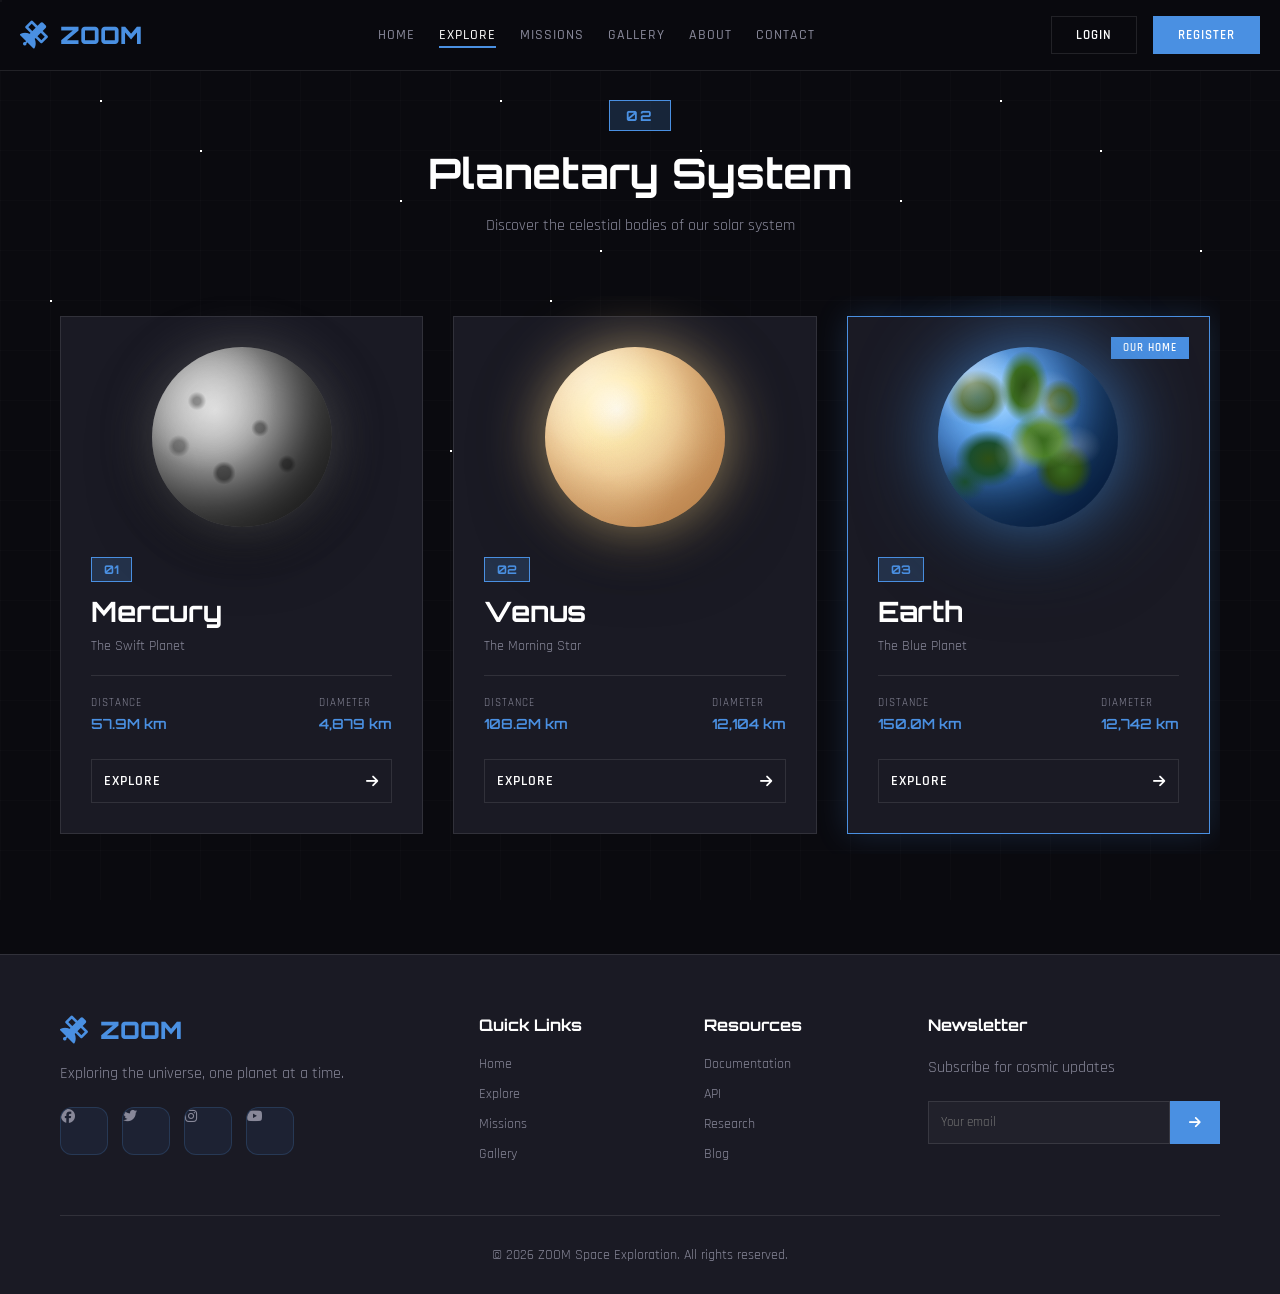
==== commit d9665ab0: "changed" ====
--- a/explore.html
+++ b/explore.html
@@ -14,7 +14,6 @@
     <div class="stars"></div>
     <div class="grid-overlay"></div>
 
-    <!-- Navigation -->
     <nav class="navbar" id="navbar">
         <div class="nav-container">
             <div class="nav-logo">
@@ -39,7 +38,6 @@
         </div>
     </nav>
 
-    <!-- Explore Planets Section -->
     <section class="explore-section">
         <div class="container">
             <div class="section-header">
@@ -49,7 +47,6 @@
             </div>
 
             <div class="planets-grid">
-                <!-- Mercury -->
                 <div class="planet-card" data-planet="mercury">
                     <div class="planet-image mercury"></div>
                     <div class="planet-info">
@@ -70,7 +67,6 @@
                     </div>
                 </div>
 
-                <!-- Venus -->
                 <div class="planet-card" data-planet="venus">
                     <div class="planet-image venus"></div>
                     <div class="planet-info">
@@ -91,7 +87,6 @@
                     </div>
                 </div>
 
-                <!-- Earth -->
                 <div class="planet-card featured" data-planet="earth">
                     <div class="featured-badge">Our Home</div>
                     <div class="planet-image earth"></div>
@@ -113,7 +108,6 @@
                     </div>
                 </div>
 
-                <!-- Mars -->
                 <div class="planet-card" data-planet="mars">
                     <div class="planet-image mars"></div>
                     <div class="planet-info">
@@ -134,7 +128,6 @@
                     </div>
                 </div>
 
-                <!-- Jupiter -->
                 <div class="planet-card" data-planet="jupiter">
                     <div class="planet-image jupiter"></div>
                     <div class="planet-info">
@@ -155,7 +148,6 @@
                     </div>
                 </div>
 
-                <!-- Saturn -->
                 <div class="planet-card" data-planet="saturn">
                     <div class="planet-image saturn"></div>
                     <div class="planet-info">
@@ -176,7 +168,6 @@
                     </div>
                 </div>
 
-                <!-- Uranus -->
                 <div class="planet-card" data-planet="uranus">
                     <div class="planet-image uranus"></div>
                     <div class="planet-info">
@@ -197,7 +188,6 @@
                     </div>
                 </div>
 
-                <!-- Neptune -->
                 <div class="planet-card" data-planet="neptune">
                     <div class="planet-image neptune"></div>
                     <div class="planet-info">
@@ -219,11 +209,8 @@
                 </div>
             </div>
         </div>
-
-
     </section>
 
-    <!-- Footer -->
     <footer class="footer">
         <div class="container">
             <div class="footer-content">
@@ -269,7 +256,6 @@
         </div>
     </footer>
 
-    <!-- Login Modal -->
     <div class="modal" id="loginModal">
         <div class="modal-content">
             <button class="modal-close" id="closeLogin"><i class="fas fa-times"></i></button>
@@ -332,7 +318,6 @@
         </div>
     </div>
 
-    <!-- Register Modal -->
     <div class="modal" id="registerModal">
         <div class="modal-content">
             <button class="modal-close" id="closeRegister"><i class="fas fa-times"></i></button>
--- a/common.css
+++ b/common.css
@@ -1,5 +1,6 @@
 /* ========================================
-   common.css - SHARED STYLES FOR ALL PAGES
+   common.css - RESPONSIVE VERSION
+   Optimized for Mobile, Tablet, Laptop, Desktop
    ======================================== */
 
 @import url('https://fonts.googleapis.com/css2?family=Orbitron:wght@400;500;700;900&family=Rajdhani:wght@300;400;500;600;700&display=swap');
@@ -99,7 +100,9 @@
     }
 }
 
-/* NAVBAR */
+/* ========================================
+   NAVBAR - FULLY RESPONSIVE
+   ======================================== */
 .navbar {
     position: fixed;
     top: 0;
@@ -135,6 +138,7 @@
     font-weight: 900;
     color: var(--earth-blue);
     cursor: pointer;
+    z-index: 1001;
 }
 
 .nav-logo i {
@@ -226,9 +230,12 @@
     font-size: 24px;
     cursor: pointer;
     color: var(--text-primary);
-}
-
-/* FOOTER */
+    z-index: 1001;
+}
+
+/* ========================================
+   FOOTER - RESPONSIVE
+   ======================================== */
 .footer {
     background: var(--bg-card);
     border-top: 1px solid var(--border);
@@ -265,16 +272,16 @@
     margin-bottom: 20px;
 }
 
-/* Social Links Container */
+/* Social Links - Responsive */
 .social-links {
     display: flex;
     gap: 14px;
     margin-top: 20px;
     align-items: center;
-}
-
-/* Social Icon Base */
-.social-icon {
+    flex-wrap: wrap;
+}
+
+.social-links a {
     width: 48px;
     height: 48px;
     border-radius: 12px;
@@ -292,8 +299,7 @@
     cursor: pointer;
 }
 
-/* Smooth background transition */
-.social-icon::before {
+.social-links a::before {
     content: '';
     position: absolute;
     inset: 0;
@@ -304,132 +310,15 @@
     z-index: -1;
 }
 
-/* Hover - Fill with color */
-.social-icon:hover {
+.social-links a:hover {
     color: white;
     border-color: var(--earth-blue);
     transform: translateY(-8px);
     box-shadow: 0 16px 32px rgba(74, 144, 226, 0.3);
 }
 
-.social-icon:hover::before {
+.social-links a:hover::before {
     opacity: 1;
-}
-
-/* Facebook */
-.social-icon.facebook {
-    --color: #1877F2;
-}
-
-.social-icon.facebook:hover {
-    border-color: #1877F2;
-    box-shadow: 0 16px 32px rgba(24, 119, 242, 0.4);
-}
-
-.social-icon.facebook:hover::before {
-    background: #1877F2;
-}
-
-/* Twitter */
-.social-icon.twitter {
-    --color: #1DA1F2;
-}
-
-.social-icon.twitter:hover {
-    border-color: #1DA1F2;
-    box-shadow: 0 16px 32px rgba(29, 161, 242, 0.4);
-}
-
-.social-icon.twitter:hover::before {
-    background: #1DA1F2;
-}
-
-/* Instagram */
-.social-icon.instagram {
-    --color: #E4405F;
-}
-
-.social-icon.instagram:hover {
-    border-color: #E4405F;
-    box-shadow: 0 16px 32px rgba(228, 64, 95, 0.4);
-}
-
-.social-icon.instagram:hover::before {
-    background: linear-gradient(135deg, #667eea 0%, #764ba2 25%, #f093fb 50%, #4facfe 75%, #00f2fe 100%);
-}
-
-/* YouTube */
-.social-icon.youtube {
-    --color: #FF0000;
-}
-
-.social-icon.youtube:hover {
-    border-color: #FF0000;
-    box-shadow: 0 16px 32px rgba(255, 0, 0, 0.4);
-}
-
-.social-icon.youtube:hover::before {
-    background: #FF0000;
-}
-
-/* Icon animation */
-.social-icon:hover i {
-    animation: iconPop 0.5s cubic-bezier(0.34, 1.56, 0.64, 1);
-}
-
-@keyframes iconPop {
-    0% {
-        transform: scale(1) rotate(0deg);
-    }
-
-    50% {
-        transform: scale(1.2) rotate(-5deg);
-    }
-
-    100% {
-        transform: scale(1) rotate(0deg);
-    }
-}
-
-/* Focus for accessibility */
-.social-icon:focus {
-    outline: 2px solid var(--earth-blue);
-    outline-offset: 2px;
-}
-
-/* Active state */
-.social-icon:active {
-    transform: translateY(-4px) scale(0.95);
-}
-
-/* Responsive */
-@media (max-width: 768px) {
-    .social-links {
-        gap: 12px;
-    }
-
-    .social-icon {
-        width: 42px;
-        height: 42px;
-        font-size: 18px;
-        border-radius: 10px;
-    }
-
-    .social-icon:hover {
-        transform: translateY(-6px);
-    }
-}
-
-@media (max-width: 480px) {
-    .social-icon {
-        width: 40px;
-        height: 40px;
-        font-size: 16px;
-    }
-
-    .social-icon:hover {
-        transform: translateY(-4px);
-    }
 }
 
 .footer-section h4 {
@@ -487,10 +376,8 @@
 }
 
 /* ========================================
-   LANDSCAPE MODALS & AUTH FORMS
+   MODALS - RESPONSIVE
    ======================================== */
-
-/* --- MODAL BASE STYLING --- */
 .modal {
     position: fixed;
     top: 0;
@@ -505,6 +392,7 @@
     z-index: 2000;
     opacity: 0;
     transition: opacity 0.3s ease;
+    padding: 20px;
 }
 
 .modal.active {
@@ -514,7 +402,7 @@
 
 .modal-content {
     background: #0a0f1e;
-    width: 95%;
+    width: 100%;
     max-width: 1000px;
     min-height: 550px;
     display: flex;
@@ -539,7 +427,7 @@
     }
 }
 
-/* --- LEFT SIDE (Planet & Title Panel) --- */
+/* Form Header (Left Side) */
 .form-header {
     flex: 1;
     background: linear-gradient(135deg, rgba(255, 255, 255, 0.05) 0%, transparent 100%);
@@ -708,7 +596,7 @@
     z-index: 1;
 }
 
-/* --- RIGHT SIDE (The Form) --- */
+/* Auth Form (Right Side) */
 .auth-form {
     flex: 1.5;
     padding: 50px;
@@ -737,7 +625,7 @@
     background: var(--mars-red);
 }
 
-/* Form Grid for Register - 2 Columns */
+/* Form Grid for Register */
 #registerFormElement {
     display: grid;
     grid-template-columns: 1fr 1fr;
@@ -752,7 +640,7 @@
     grid-column: span 2;
 }
 
-/* --- INPUT STYLING --- */
+/* Input Styling */
 .input-group {
     margin-bottom: 20px;
 }
@@ -801,7 +689,7 @@
     background: rgba(231, 76, 60, 0.05);
 }
 
-/* --- FORM OPTIONS --- */
+/* Form Options */
 .form-options {
     display: flex;
     justify-content: space-between;
@@ -890,7 +778,7 @@
     color: #ff6b5a;
 }
 
-/* --- BUTTONS --- */
+/* Buttons */
 .btn-primary {
     width: 100%;
     padding: 15px;
@@ -944,7 +832,7 @@
     color: #e74c3c;
 }
 
-/* --- MODAL CLOSE BUTTON --- */
+/* Modal Close Button */
 .modal-close {
     position: absolute;
     top: 20px;
@@ -968,7 +856,7 @@
     color: var(--earth-blue);
 }
 
-/* --- SWITCH SECTION --- */
+/* Switch Section */
 .switch-section {
     margin-top: 25px;
     text-align: center;
@@ -987,7 +875,7 @@
     font-size: 14px;
 }
 
-/* --- TECH CORNERS (Decoration) --- */
+/* Tech Corners */
 .tech-corner {
     position: absolute;
     width: 20px;
@@ -1023,50 +911,9 @@
     border-top: none;
 }
 
-/* --- RESPONSIVE FOR MODALS --- */
-@media (max-width: 850px) {
-    .modal-content {
-        flex-direction: column;
-        max-width: 450px;
-        height: 90vh;
-        overflow-y: auto;
-    }
-
-    .form-header {
-        padding: 30px;
-        border-right: none;
-        border-bottom: 1px solid rgba(255, 255, 255, 0.1);
-    }
-
-    #registerFormElement {
-        grid-template-columns: 1fr;
-    }
-
-    #registerFormElement h2,
-    #registerFormElement .form-divider,
-    #registerFormElement .input-group,
-    #registerFormElement .terms,
-    #registerFormElement .btn-primary,
-    #registerFormElement .switch-section {
-        grid-column: span 1;
-    }
-
-    .planet-decoration {
-        display: none;
-    }
-
-    .orbit-ring {
-        width: 160px;
-        height: 160px;
-    }
-
-    .planet {
-        width: 120px;
-        height: 120px;
-    }
-}
-
-/* SECTION HEADERS */
+/* ========================================
+   SECTION COMPONENTS
+   ======================================== */
 section {
     padding: 100px 20px;
     position: relative;
@@ -1103,7 +950,7 @@
     font-size: 16px;
 }
 
-/* STAT ITEMS */
+/* Stat Items */
 .stat-item {
     text-align: center;
 }
@@ -1123,7 +970,7 @@
     letter-spacing: 1px;
 }
 
-/* NOTIFICATIONS */
+/* Notifications */
 @keyframes slideIn {
     from {
         transform: translateX(400px);
@@ -1148,8 +995,68 @@
     }
 }
 
-/* RESPONSIVE */
-@media (max-width: 968px) {
+/* ========================================
+   RESPONSIVE BREAKPOINTS
+   ======================================== */
+
+/* Large Desktop (1440px+) */
+@media (min-width: 1440px) {
+    .container {
+        max-width: 1400px;
+    }
+
+    .section-title {
+        font-size: 48px;
+    }
+}
+
+/* Desktop/Laptop (1024px - 1439px) */
+@media (max-width: 1439px) and (min-width: 1024px) {
+    .nav-menu {
+        gap: 24px;
+    }
+
+    .footer-content {
+        gap: 30px;
+    }
+}
+
+/* Tablet (768px - 1023px) */
+@media (max-width: 1023px) {
+    .nav-container {
+        padding: 0 15px;
+    }
+
+    .nav-menu {
+        gap: 20px;
+    }
+
+    .nav-link {
+        font-size: 13px;
+    }
+
+    .btn-nav,
+    .btn-nav-primary {
+        padding: 8px 18px;
+        font-size: 12px;
+    }
+
+    .footer-content {
+        grid-template-columns: 1fr 1fr;
+        gap: 30px;
+    }
+
+    .section-title {
+        font-size: 36px;
+    }
+
+    section {
+        padding: 80px 20px;
+    }
+}
+
+/* Mobile Landscape & Small Tablet (640px - 767px) */
+@media (max-width: 767px) {
     .nav-menu {
         position: fixed;
         top: 70px;
@@ -1160,12 +1067,21 @@
         flex-direction: column;
         padding: 40px 20px;
         transition: left 0.3s ease;
+        gap: 20px;
+        overflow-y: auto;
     }
 
     .nav-menu.active {
         left: 0;
     }
 
+    .nav-link {
+        font-size: 16px;
+        padding: 12px 0;
+        width: 100%;
+        text-align: center;
+    }
+
     .nav-toggle {
         display: block;
     }
@@ -1175,20 +1091,203 @@
     }
 
     .footer-content {
-        grid-template-columns: 1fr 1fr;
-    }
-}
-
-@media (max-width: 540px) {
+        grid-template-columns: 1fr;
+        gap: 30px;
+    }
+
     .section-title {
         font-size: 32px;
     }
 
-    .footer-content {
-        grid-template-columns: 1fr;
+    .section-subtitle {
+        font-size: 15px;
+    }
+
+    section {
+        padding: 60px 15px;
+    }
+
+    /* Modal Responsive */
+    .modal {
+        padding: 10px;
+    }
+
+    .modal-content {
+        flex-direction: column;
+        max-width: 450px;
+        min-height: auto;
+        max-height: 90vh;
+        overflow-y: auto;
+    }
+
+    .form-header {
+        padding: 30px 20px;
+        border-right: none;
+        border-bottom: 1px solid rgba(255, 255, 255, 0.1);
+    }
+
+    .planet-decoration {
+        display: none;
     }
 
     .planet-title {
         font-size: 36px;
     }
-}+
+    .auth-form {
+        padding: 30px 20px;
+    }
+
+    #registerFormElement {
+        grid-template-columns: 1fr;
+    }
+
+    #registerFormElement h2,
+    #registerFormElement .form-divider,
+    #registerFormElement .input-group,
+    #registerFormElement .terms,
+    #registerFormElement .btn-primary,
+    #registerFormElement .switch-section {
+        grid-column: span 1;
+    }
+
+    .orbit-ring {
+        width: 160px;
+        height: 160px;
+    }
+
+    .planet {
+        width: 120px;
+        height: 120px;
+    }
+
+    .social-links a {
+        width: 42px;
+        height: 42px;
+        font-size: 18px;
+    }
+}
+
+/* Mobile Portrait (480px - 639px) */
+@media (max-width: 639px) {
+    .nav-logo {
+        font-size: 20px;
+    }
+
+    .nav-logo i {
+        font-size: 24px;
+    }
+
+    .section-title {
+        font-size: 28px;
+    }
+
+    .section-badge {
+        font-size: 12px;
+        padding: 4px 12px;
+    }
+
+    .stat-value {
+        font-size: 28px;
+    }
+
+    .stat-label {
+        font-size: 12px;
+    }
+}
+
+/* Small Mobile (320px - 479px) */
+@media (max-width: 479px) {
+    .nav-container {
+        height: 60px;
+        padding: 0 10px;
+    }
+
+    .nav-logo {
+        font-size: 18px;
+        gap: 8px;
+    }
+
+    .nav-logo i {
+        font-size: 20px;
+    }
+
+    .nav-menu {
+        top: 60px;
+        height: calc(100vh - 60px);
+        padding: 30px 15px;
+    }
+
+    .section-title {
+        font-size: 24px;
+    }
+
+    .section-subtitle {
+        font-size: 14px;
+    }
+
+    section {
+        padding: 50px 15px;
+    }
+
+    .footer {
+        padding: 40px 15px 20px;
+    }
+
+    .footer-logo {
+        font-size: 20px;
+    }
+
+    .footer-section h4 {
+        font-size: 14px;
+    }
+
+    .modal-content {
+        max-width: 100%;
+    }
+
+    .auth-form {
+        padding: 25px 15px;
+    }
+
+    .auth-form h2 {
+        font-size: 24px;
+    }
+
+    .planet-title {
+        font-size: 32px;
+    }
+
+    .form-header {
+        padding: 25px 15px;
+    }
+
+    .social-links a {
+        width: 40px;
+        height: 40px;
+        font-size: 16px;
+    }
+
+    .newsletter-form {
+        flex-direction: column;
+    }
+
+    .newsletter-form button {
+        width: 100%;
+        height: 45px;
+        margin-top: 10px;
+    }
+}
+
+/* Extra Responsive Fixes */
+@media (max-width: 350px) {
+    .section-title {
+        font-size: 22px;
+    }
+
+    .nav-logo {
+        font-size: 16px;
+    }
+}
+
+
--- a/explore.css
+++ b/explore.css
@@ -905,4 +905,17 @@
     .facts-list {
         grid-template-columns: 1fr;
     }
+}
+
+@media (max-width: 480px) {
+    .planets-grid {
+        grid-template-columns: 1fr;
+        /* Force single column on small phones */
+        gap: 20px;
+    }
+
+    .planet-card {
+        padding: 20px;
+        /* Reduce padding to save space */
+    }
 }
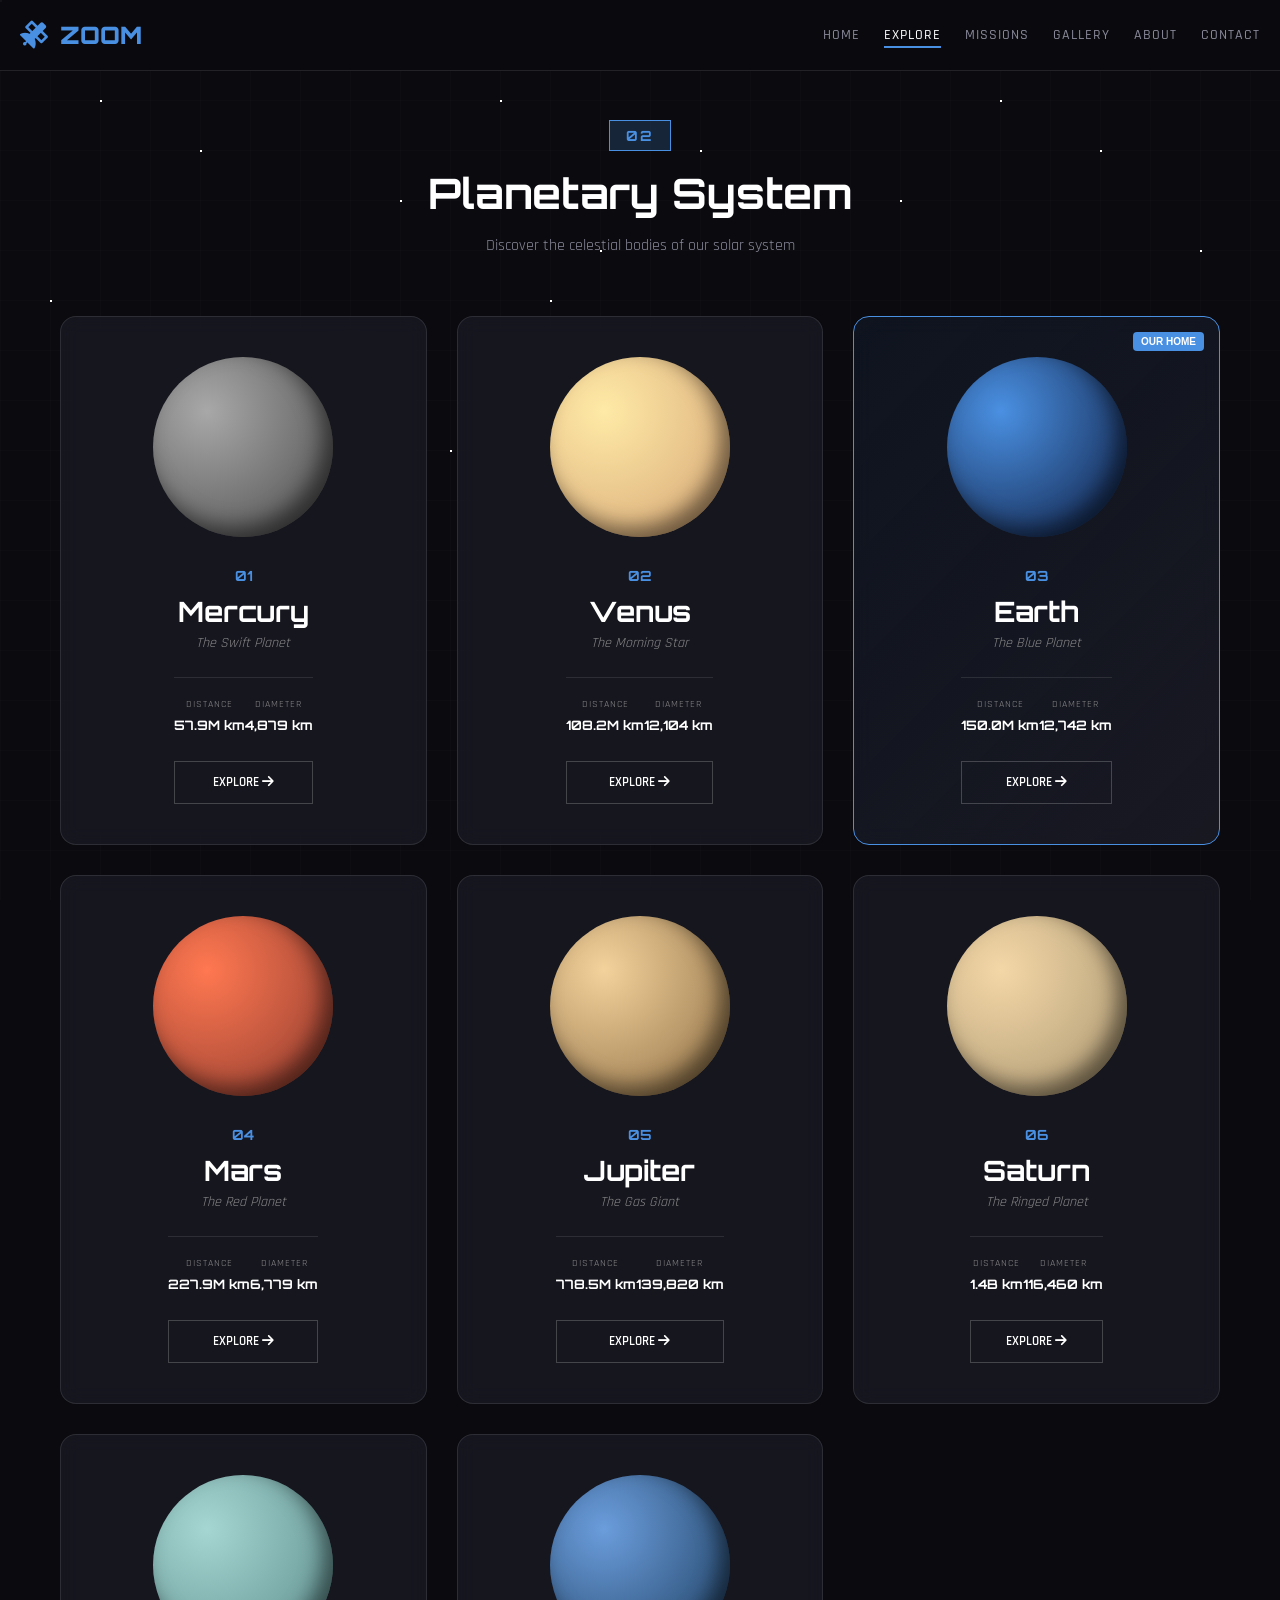
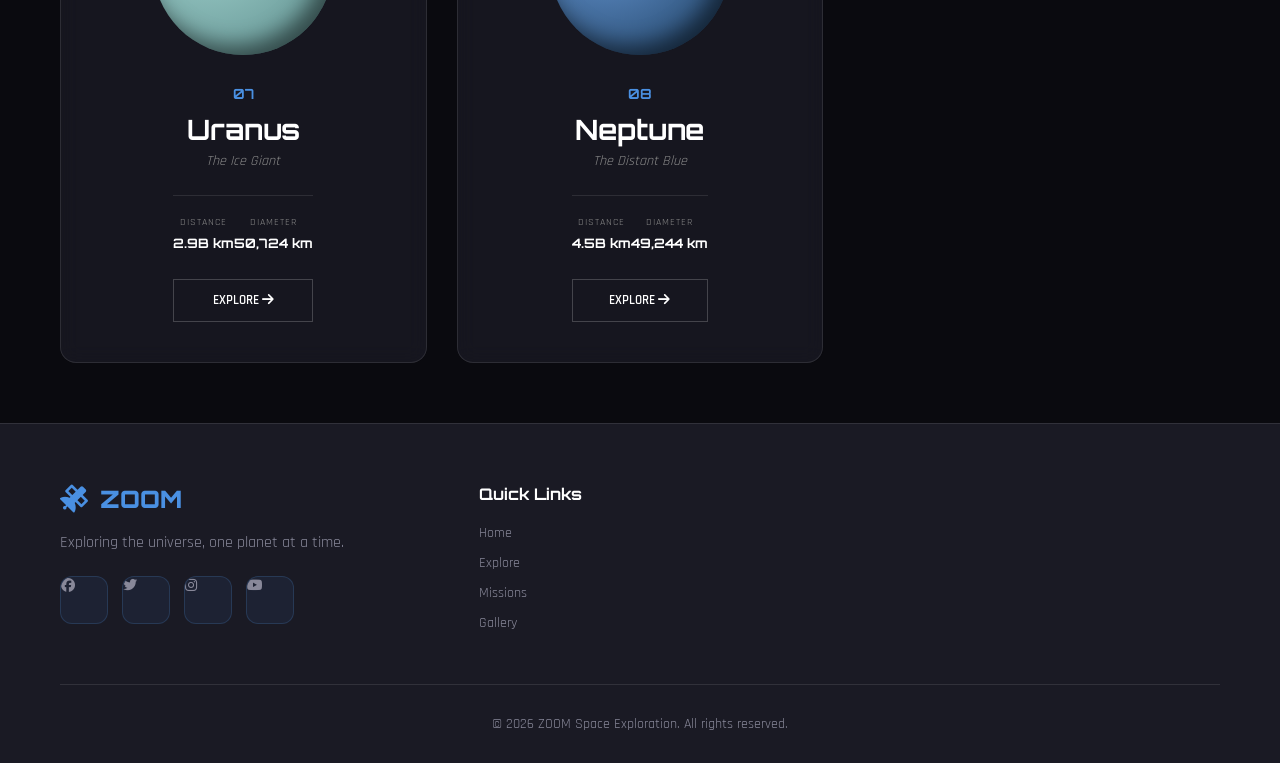
==== commit 402653f0: "changed" ====
--- a/explore.html
+++ b/explore.html
@@ -28,10 +28,6 @@
                 <a href="about.html" class="nav-link">About</a>
                 <a href="contact.html" class="nav-link">Contact</a>
             </div>
-            <div class="nav-actions">
-                <button class="btn-nav" id="loginBtn">Login</button>
-                <button class="btn-nav-primary" id="registerNavBtn">Register</button>
-            </div>
             <div class="nav-toggle" id="navToggle">
                 <i class="fas fa-bars"></i>
             </div>
@@ -47,6 +43,7 @@
             </div>
 
             <div class="planets-grid">
+
                 <div class="planet-card" data-planet="mercury">
                     <div class="planet-image mercury"></div>
                     <div class="planet-info">
@@ -207,6 +204,7 @@
                         <button class="btn-explore">Explore <i class="fas fa-arrow-right"></i></button>
                     </div>
                 </div>
+
             </div>
         </div>
     </section>
@@ -234,164 +232,12 @@
                     <a href="missions.html">Missions</a>
                     <a href="gallery.html">Gallery</a>
                 </div>
-                <div class="footer-section">
-                    <h4>Resources</h4>
-                    <a href="#">Documentation</a>
-                    <a href="#">API</a>
-                    <a href="#">Research</a>
-                    <a href="#">Blog</a>
-                </div>
-                <div class="footer-section">
-                    <h4>Newsletter</h4>
-                    <p>Subscribe for cosmic updates</p>
-                    <div class="newsletter-form">
-                        <input type="email" placeholder="Your email">
-                        <button><i class="fas fa-arrow-right"></i></button>
-                    </div>
-                </div>
             </div>
             <div class="footer-bottom">
                 <p>&copy; 2026 ZOOM Space Exploration. All rights reserved.</p>
             </div>
         </div>
     </footer>
-
-    <div class="modal" id="loginModal">
-        <div class="modal-content">
-            <button class="modal-close" id="closeLogin"><i class="fas fa-times"></i></button>
-            <div class="planet-decoration">
-                <div class="planet earth"></div>
-                <div class="orbit-ring"></div>
-            </div>
-
-            <div class="form-header">
-                <div class="number-badge">01</div>
-                <h1 class="planet-title">Earth</h1>
-                <p class="planet-subtitle">The Blue Planet</p>
-            </div>
-
-            <form class="auth-form" id="loginFormElement">
-                <h2>Access Portal</h2>
-                <div class="form-divider"></div>
-
-                <div class="input-group">
-                    <label for="loginEmail">Email Address</label>
-                    <div class="input-wrapper">
-                        <i class="fas fa-envelope input-icon"></i>
-                        <input type="email" id="loginEmail" required>
-                    </div>
-                </div>
-
-                <div class="input-group">
-                    <label for="loginPassword">Password</label>
-                    <div class="input-wrapper">
-                        <i class="fas fa-lock input-icon"></i>
-                        <input type="password" id="loginPassword" required>
-                    </div>
-                </div>
-
-                <div class="form-options">
-                    <label class="checkbox-container">
-                        <input type="checkbox">
-                        <span class="checkmark"></span>
-                        Remember coordinates
-                    </label>
-                    <a href="#" class="link-text">Reset access</a>
-                </div>
-
-                <button type="submit" class="btn-primary">
-                    <span>Initialize Mission</span>
-                    <i class="fas fa-arrow-right"></i>
-                </button>
-
-                <div class="switch-section">
-                    <p class="switch-text">New explorer?</p>
-                    <a href="#" id="switchToRegister" class="link-text">Register Account <i
-                            class="fas fa-arrow-right"></i></a>
-                </div>
-            </form>
-
-            <div class="tech-corner top-left"></div>
-            <div class="tech-corner top-right"></div>
-            <div class="tech-corner bottom-left"></div>
-            <div class="tech-corner bottom-right"></div>
-        </div>
-    </div>
-
-    <div class="modal" id="registerModal">
-        <div class="modal-content">
-            <button class="modal-close" id="closeRegister"><i class="fas fa-times"></i></button>
-            <div class="planet-decoration">
-                <div class="planet mars"></div>
-                <div class="orbit-ring"></div>
-            </div>
-
-            <div class="form-header">
-                <div class="number-badge">04</div>
-                <h1 class="planet-title mars-color">Mars</h1>
-                <p class="planet-subtitle">The Red Planet</p>
-            </div>
-
-            <form class="auth-form" id="registerFormElement">
-                <h2>Create Account</h2>
-                <div class="form-divider"></div>
-
-                <div class="input-group">
-                    <label for="registerName">Full Name</label>
-                    <div class="input-wrapper">
-                        <i class="fas fa-user input-icon"></i>
-                        <input type="text" id="registerName" required>
-                    </div>
-                </div>
-
-                <div class="input-group">
-                    <label for="registerEmail">Email Address</label>
-                    <div class="input-wrapper">
-                        <i class="fas fa-envelope input-icon"></i>
-                        <input type="email" id="registerEmail" required>
-                    </div>
-                </div>
-
-                <div class="input-group">
-                    <label for="registerPassword">Password</label>
-                    <div class="input-wrapper">
-                        <i class="fas fa-lock input-icon"></i>
-                        <input type="password" id="registerPassword" required>
-                    </div>
-                </div>
-
-                <div class="input-group">
-                    <label for="registerConfirmPassword">Confirm Password</label>
-                    <div class="input-wrapper">
-                        <i class="fas fa-lock input-icon"></i>
-                        <input type="password" id="registerConfirmPassword" required>
-                    </div>
-                </div>
-
-                <label class="checkbox-container terms">
-                    <input type="checkbox" required>
-                    <span class="checkmark"></span>
-                    I agree to the <a href="#" class="link-text">Terms & Conditions</a>
-                </label>
-
-                <button type="submit" class="btn-primary mars-btn">
-                    <span>Begin Exploration</span>
-                    <i class="fas fa-arrow-right"></i>
-                </button>
-
-                <div class="switch-section">
-                    <p class="switch-text">Already registered?</p>
-                    <a href="#" id="switchToLogin" class="link-text">Access Portal <i
-                            class="fas fa-arrow-right"></i></a>
-                </div>
-            </form>
-
-            <div class="tech-corner top-left"></div>
-            <div class="tech-corner top-right"></div>
-            <div class="tech-corner bottom-left"></div>
-            <div class="tech-corner bottom-right"></div>
-        </div>
-    </div>
 
     <script src="common.js"></script>
     <script src="explore.js"></script>
--- a/explore.css
+++ b/explore.css
@@ -1,57 +1,81 @@
-/* Explore Section */
+/* ========================================
+   EXPLORE PAGE - FIXED LAYOUT
+   ======================================== */
+
+.explore-section {
+    padding: 120px 20px 60px;
+    min-height: 100vh;
+    background: transparent;
+    /* Ensures background shows through */
+}
+
 .planets-grid {
     display: grid;
-    grid-template-columns: repeat(auto-fit, minmax(280px, 1fr));
+    /* KEY FIX: This creates columns that wrap automatically */
+    /* Mobile: 1 column. Desktop: Fits as many as possible */
+    grid-template-columns: repeat(auto-fit, minmax(280px, 1fr)) !important;
     gap: 30px;
-}
-
+    width: 100%;
+
+    /* RESET: Removes the horizontal slider behavior causing the issue */
+    overflow-x: visible !important;
+    scroll-snap-type: none !important;
+    padding: 0 !important;
+}
+
+/* Card Styling */
 .planet-card {
-    background: var(--bg-card);
-    border: 1px solid var(--border);
-    padding: 30px;
-    transition: all 0.4s ease;
-    cursor: pointer;
-    position: relative;
+    background: rgba(26, 26, 36, 0.8);
+    /* Darker, slightly transparent card */
+    backdrop-filter: blur(10px);
+    border: 1px solid rgba(255, 255, 255, 0.1);
+    padding: 40px 20px;
+    border-radius: 16px;
+    text-align: center;
+    transition: transform 0.3s ease, border-color 0.3s ease;
+
+    /* Fix: Ensures card content stacks vertically */
+    display: flex;
+    flex-direction: column;
+    align-items: center;
+    min-height: 450px;
+    /* Consistent height */
 }
 
 .planet-card:hover {
     transform: translateY(-10px);
     border-color: var(--earth-blue);
-    box-shadow: 0 10px 40px rgba(74, 144, 226, 0.3);
-}
-
+    box-shadow: 0 10px 30px rgba(74, 144, 226, 0.2);
+}
+
+/* Featured Badge */
 .planet-card.featured {
     border-color: var(--earth-blue);
-    box-shadow: 0 0 30px rgba(74, 144, 226, 0.2);
+    background: linear-gradient(135deg, rgba(74, 144, 226, 0.08) 0%, rgba(26, 26, 36, 0.9) 100%);
 }
 
 .featured-badge {
     position: absolute;
-    top: 20px;
-    right: 20px;
-    padding: 4px 12px;
+    top: 15px;
+    right: 15px;
     background: var(--earth-blue);
     color: white;
-    font-size: 11px;
-    font-weight: 600;
+    font-size: 10px;
+    font-weight: 700;
+    padding: 4px 8px;
+    border-radius: 4px;
     text-transform: uppercase;
-    letter-spacing: 1px;
-}
-
+}
+
+/* Planet Image */
 .planet-image {
     width: 180px;
     height: 180px;
     border-radius: 50%;
-    margin: 0 auto 30px;
-    position: relative;
-    animation: planetRotate 20s linear infinite;
-    transition: transform 0.3s ease;
-    transform-style: preserve-3d;
-}
-
-.planet-card:hover .planet-image {
-    animation-play-state: paused;
-    transform: scale(1.15) translateZ(20px);
+    margin-bottom: 30px;
+    flex-shrink: 0;
+    /* Prevents squashing */
+    animation: planetRotate 30s linear infinite;
 }
 
 @keyframes planetRotate {
@@ -64,472 +88,112 @@
     }
 }
 
-/* Mercury - Gray rocky planet with deep 3D craters */
+/* Planet Specific Colors */
 .planet-image.mercury {
-    background:
-        radial-gradient(circle at 35% 35%, #d4d4d4, #a8a8a8 30%, #7a7a7a 60%, #4a4a4a);
-    box-shadow:
-        inset -30px -30px 60px rgba(0, 0, 0, 0.7),
-        inset 20px 20px 40px rgba(255, 255, 255, 0.1),
-        0 0 50px rgba(150, 150, 150, 0.4),
-        0 20px 60px rgba(0, 0, 0, 0.6);
-}
-
-.planet-image.mercury::before {
-    content: '';
-    position: absolute;
-    width: 100%;
-    height: 100%;
-    border-radius: 50%;
-    background:
-        radial-gradient(circle at 25% 30%, rgba(0, 0, 0, 0.5) 2%, transparent 5%),
-        radial-gradient(circle at 60% 45%, rgba(0, 0, 0, 0.4) 3%, transparent 6%),
-        radial-gradient(circle at 40% 70%, rgba(0, 0, 0, 0.45) 4%, transparent 7%),
-        radial-gradient(circle at 75% 65%, rgba(0, 0, 0, 0.4) 2.5%, transparent 5%),
-        radial-gradient(circle at 15% 55%, rgba(0, 0, 0, 0.35) 3%, transparent 6%);
-}
-
-.planet-image.mercury::after {
-    content: '';
-    position: absolute;
-    width: 100%;
-    height: 100%;
-    border-radius: 50%;
-    background: radial-gradient(circle at 30% 30%, rgba(255, 255, 255, 0.3) 0%, transparent 40%);
-}
-
-/* Venus - Thick atmosphere with 3D cloud layers */
+    background: radial-gradient(circle at 30% 30%, #a8a8a8, #4a4a4a);
+    box-shadow: inset -10px -10px 20px rgba(0, 0, 0, 0.5);
+}
+
 .planet-image.venus {
-    background:
-        radial-gradient(circle at 40% 35%, #fffbeb, #ffeaa7 20%, #f4d29c 40%, #d4a373 70%, #a87e4f);
-    box-shadow:
-        inset -25px -25px 50px rgba(180, 120, 60, 0.6),
-        inset 15px 15px 40px rgba(255, 240, 200, 0.3),
-        0 0 60px rgba(255, 220, 150, 0.6),
-        0 20px 70px rgba(0, 0, 0, 0.5);
-    animation: planetRotate 30s linear infinite reverse;
-}
-
-.planet-image.venus::before {
-    content: '';
-    position: absolute;
-    width: 100%;
-    height: 100%;
-    border-radius: 50%;
-    background:
-        radial-gradient(ellipse at 25% 20%, rgba(255, 255, 255, 0.4) 0%, transparent 35%),
-        radial-gradient(ellipse at 60% 50%, rgba(230, 200, 150, 0.3) 0%, transparent 45%),
-        radial-gradient(ellipse at 40% 70%, rgba(240, 210, 160, 0.25) 0%, transparent 40%);
-    animation: cloudsMove 35s linear infinite;
-}
-
-.planet-image.venus::after {
-    content: '';
-    position: absolute;
-    width: 100%;
-    height: 100%;
-    border-radius: 50%;
-    background: radial-gradient(circle at 35% 30%, rgba(255, 255, 255, 0.15) 0%, transparent 50%);
-}
-
-/* Earth - Photorealistic with oceans, continents, and clouds */
+    background: radial-gradient(circle at 30% 30%, #ffeaa7, #d4a373);
+    box-shadow: inset -10px -10px 20px rgba(0, 0, 0, 0.5);
+}
+
 .planet-image.earth {
-    background:
-        radial-gradient(circle at 35% 30%, #a8d8ff, #6bb6ff 20%, #4a90e2 40%, #2d5a8a 65%, #0d1b3e);
-    box-shadow:
-        inset -35px -35px 70px rgba(0, 20, 50, 0.8),
-        inset 25px 25px 50px rgba(150, 200, 255, 0.2),
-        0 0 80px rgba(74, 144, 226, 0.8),
-        0 25px 80px rgba(0, 0, 0, 0.6);
-}
-
-.planet-image.earth::before {
-    content: '';
-    position: absolute;
-    width: 100%;
-    height: 100%;
-    border-radius: 50%;
-    background:
-        radial-gradient(ellipse at 22% 28%, #1a4d2e 0%, #2d5016 8%, transparent 15%),
-        radial-gradient(ellipse at 48% 22%, #2d5016 0%, #3a6b1f 10%, transparent 18%),
-        radial-gradient(ellipse at 68% 30%, #1a4d2e 0%, #2d5016 6%, transparent 12%),
-        radial-gradient(ellipse at 58% 52%, #3a6b1f 0%, #4a7f28 12%, transparent 22%),
-        radial-gradient(ellipse at 28% 62%, #2d5016 0%, #1a4d2e 10%, transparent 18%),
-        radial-gradient(ellipse at 70% 68%, #3a6b1f 0%, #2d5016 9%, transparent 16%),
-        radial-gradient(ellipse at 15% 75%, #1a4d2e 0%, transparent 10%);
-    z-index: 1;
-}
-
-.planet-image.earth::after {
-    content: '';
-    position: absolute;
-    width: 100%;
-    height: 100%;
-    border-radius: 50%;
-    background:
-        radial-gradient(ellipse at 18% 18%, rgba(255, 255, 255, 0.5) 0%, transparent 22%),
-        radial-gradient(ellipse at 62% 32%, rgba(255, 255, 255, 0.35) 0%, transparent 20%),
-        radial-gradient(ellipse at 45% 58%, rgba(255, 255, 255, 0.3) 0%, transparent 18%),
-        radial-gradient(ellipse at 75% 55%, rgba(255, 255, 255, 0.25) 0%, transparent 15%);
-    animation: cloudsMove 45s linear infinite;
-    z-index: 2;
-}
-
-@keyframes cloudsMove {
-    from {
-        transform: translateX(0) rotate(0deg);
-    }
-
-    to {
-        transform: translateX(20px) rotate(5deg);
-    }
-}
-
-/* Mars - Red planet with polar caps and terrain */
+    background: radial-gradient(circle at 30% 30%, #4a90e2, #0d1b3e);
+    box-shadow: inset -10px -10px 20px rgba(0, 0, 0, 0.5);
+}
+
 .planet-image.mars {
-    background:
-        radial-gradient(circle at 35% 28%, #ff9d7a, #ff7851 25%, #e74c3c 45%, #c0392b 65%, #8b3a2e 80%, #5a1f1a);
-    box-shadow:
-        inset -30px -30px 60px rgba(80, 20, 10, 0.8),
-        inset 20px 20px 45px rgba(255, 140, 100, 0.2),
-        0 0 70px rgba(231, 76, 60, 0.7),
-        0 22px 70px rgba(0, 0, 0, 0.6);
-}
-
-.planet-image.mars::before {
-    content: '';
-    position: absolute;
-    width: 100%;
-    height: 100%;
-    border-radius: 50%;
-    background:
-        radial-gradient(circle at 50% 7%, rgba(255, 255, 255, 0.85) 0%, rgba(230, 240, 255, 0.7) 5%, transparent 9%),
-        radial-gradient(circle at 50% 93%, rgba(255, 255, 255, 0.75) 0%, rgba(230, 240, 255, 0.6) 6%, transparent 11%),
-        radial-gradient(ellipse at 58% 38%, rgba(139, 58, 46, 0.7) 0%, rgba(107, 42, 31, 0.5) 8%, transparent 16%),
-        radial-gradient(ellipse at 28% 55%, rgba(107, 42, 31, 0.6) 0%, rgba(80, 30, 20, 0.4) 7%, transparent 14%),
-        radial-gradient(ellipse at 72% 62%, rgba(139, 58, 46, 0.5) 0%, transparent 12%),
-        radial-gradient(ellipse at 40% 75%, rgba(120, 45, 35, 0.6) 0%, transparent 10%);
-}
-
-.planet-image.mars::after {
-    content: '';
-    position: absolute;
-    width: 100%;
-    height: 100%;
-    border-radius: 50%;
-    background: radial-gradient(circle at 32% 28%, rgba(255, 255, 255, 0.15) 0%, transparent 45%);
-}
-
-/* Jupiter - Massive gas giant with bands and Great Red Spot */
+    background: radial-gradient(circle at 30% 30%, #ff7851, #8b3a2e);
+    box-shadow: inset -10px -10px 20px rgba(0, 0, 0, 0.5);
+}
+
 .planet-image.jupiter {
-    background:
-        radial-gradient(circle at 35% 30%, #f9e4bc, #f4d29c 25%, #d4a373 45%, #b8915f 65%, #8b6c42);
-    box-shadow:
-        inset -35px -35px 70px rgba(100, 70, 40, 0.7),
-        inset 25px 25px 50px rgba(250, 230, 190, 0.3),
-        0 0 70px rgba(212, 163, 115, 0.6),
-        0 25px 80px rgba(0, 0, 0, 0.5);
-}
-
-.planet-image.jupiter::before {
-    content: '';
-    position: absolute;
-    width: 100%;
-    height: 100%;
-    border-radius: 50%;
-    background:
-        linear-gradient(0deg, transparent 0%, rgba(160, 120, 80, 0.5) 12%, rgba(140, 100, 60, 0.3) 14%, transparent 16%),
-        linear-gradient(0deg, transparent 24%, rgba(180, 140, 90, 0.6) 29%, rgba(160, 120, 80, 0.4) 31%, transparent 33%),
-        linear-gradient(0deg, transparent 38%, rgba(150, 110, 70, 0.5) 43%, rgba(130, 90, 60, 0.3) 45%, transparent 47%),
-        linear-gradient(0deg, transparent 54%, rgba(170, 130, 85, 0.6) 59%, rgba(150, 110, 75, 0.4) 61%, transparent 63%),
-        linear-gradient(0deg, transparent 70%, rgba(160, 120, 80, 0.5) 75%, rgba(140, 100, 65, 0.3) 77%, transparent 79%);
-}
-
-.planet-image.jupiter::after {
-    content: '';
-    position: absolute;
-    width: 30px;
-    height: 28px;
-    border-radius: 50%;
-    background: radial-gradient(ellipse, #e85d44, #c94632 60%, #a83a2a);
-    top: 38%;
-    right: 22%;
-    box-shadow:
-        inset -8px -8px 15px rgba(0, 0, 0, 0.6),
-        inset 4px 4px 10px rgba(255, 120, 100, 0.3);
-    animation: stormPulse 8s ease-in-out infinite;
-}
-
-@keyframes stormPulse {
-
-    0%,
-    100% {
-        transform: scale(1);
-    }
-
-    50% {
-        transform: scale(1.05);
-    }
-}
-
-/* Saturn - Beautiful ringed planet with 3D ring system */
+    background: radial-gradient(circle at 30% 30%, #f4d29c, #8b6c42);
+    box-shadow: inset -10px -10px 20px rgba(0, 0, 0, 0.5);
+}
+
 .planet-image.saturn {
-    background:
-        radial-gradient(circle at 38% 32%, #fffcf0, #f9edc7 20%, #f4d7a7 40%, #d4bc8f 65%, #a89570);
-    box-shadow:
-        inset -28px -28px 55px rgba(150, 120, 80, 0.6),
-        inset 20px 20px 45px rgba(255, 250, 230, 0.3),
-        0 0 60px rgba(244, 215, 167, 0.6),
-        0 22px 70px rgba(0, 0, 0, 0.5);
-    position: relative;
-    overflow: visible;
-}
-
-.planet-image.saturn::before {
-    content: '';
-    position: absolute;
-    width: 120%;
-    height: 45%;
-    top: 50%;
-    left: 50%;
-    transform: translate(-50%, -50%) rotateX(75deg);
-    background:
-        radial-gradient(ellipse at center,
-            transparent 35%,
-            rgba(180, 150, 100, 0.2) 37%,
-            rgba(220, 190, 140, 0.5) 40%,
-            rgba(244, 215, 167, 0.8) 44%,
-            rgba(199, 168, 112, 0.95) 48%,
-            rgba(180, 150, 100, 0.9) 50%,
-            rgba(199, 168, 112, 0.95) 52%,
-            rgba(244, 215, 167, 0.85) 56%,
-            rgba(220, 190, 140, 0.6) 60%,
-            rgba(199, 168, 112, 0.4) 64%,
-            rgba(180, 150, 100, 0.25) 67%,
-            transparent 70%);
-    border-radius: 50%;
-    z-index: 10;
-    pointer-events: none;
-    box-shadow:
-        0 0 30px rgba(199, 168, 112, 0.6),
-        inset 0 -5px 15px rgba(0, 0, 0, 0.4);
-    filter: drop-shadow(0 5px 10px rgba(0, 0, 0, 0.5));
-}
-
-.planet-image.saturn::after {
-    content: '';
-    position: absolute;
-    width: 120%;
-    height: 15%;
-    top: 54%;
-    left: 50%;
-    transform: translate(-50%, -50%);
-    background: rgba(0, 0, 0, 0.4);
-    border-radius: 50%;
-    z-index: -1;
-    filter: blur(12px);
-}
-
-/* Uranus - Pale cyan ice giant with subtle features */
+    background: radial-gradient(circle at 30% 30%, #f4d7a7, #a89570);
+    box-shadow: inset -10px -10px 20px rgba(0, 0, 0, 0.5);
+}
+
 .planet-image.uranus {
-    background:
-        radial-gradient(circle at 38% 32%, #d9f5f2, #c5f0ed 22%, #a5d6d1 42%, #7cb5b0 66%, #5a8a8a);
-    box-shadow:
-        inset -28px -28px 55px rgba(60, 100, 100, 0.6),
-        inset 22px 22px 45px rgba(220, 245, 240, 0.3),
-        0 0 65px rgba(165, 214, 209, 0.6),
-        0 22px 70px rgba(0, 0, 0, 0.5);
-    animation: planetRotate 25s linear infinite;
-}
-
-.planet-image.uranus::before {
-    content: '';
-    position: absolute;
-    width: 100%;
-    height: 100%;
-    border-radius: 50%;
-    background:
-        radial-gradient(ellipse at 30% 25%, rgba(255, 255, 255, 0.35) 0%, transparent 30%),
-        linear-gradient(92deg, transparent 46%, rgba(100, 150, 145, 0.4) 49%, rgba(80, 130, 125, 0.3) 51%, transparent 54%),
-        radial-gradient(ellipse at 55% 60%, rgba(120, 170, 165, 0.25) 0%, transparent 25%);
-}
-
-.planet-image.uranus::after {
-    content: '';
-    position: absolute;
-    width: 100%;
-    height: 100%;
-    border-radius: 50%;
-    background: radial-gradient(circle at 32% 28%, rgba(255, 255, 255, 0.2) 0%, transparent 40%);
-}
-
-/* Neptune - Deep blue with dynamic storms */
+    background: radial-gradient(circle at 30% 30%, #a5d6d1, #5a8a8a);
+    box-shadow: inset -10px -10px 20px rgba(0, 0, 0, 0.5);
+}
+
 .planet-image.neptune {
-    background:
-        radial-gradient(circle at 36% 30%, #8eb8e5, #6b9ddc 24%, #4a7ba7 44%, #2d5a7f 66%, #1a3a5a);
-    box-shadow:
-        inset -32px -32px 65px rgba(20, 40, 70, 0.8),
-        inset 24px 24px 48px rgba(140, 180, 220, 0.25),
-        0 0 70px rgba(74, 123, 167, 0.7),
-        0 24px 75px rgba(0, 0, 0, 0.6);
-}
-
-.planet-image.neptune::before {
-    content: '';
-    position: absolute;
-    width: 100%;
-    height: 100%;
-    border-radius: 50%;
-    background:
-        radial-gradient(ellipse at 28% 22%, rgba(255, 255, 255, 0.25) 0%, transparent 26%),
-        radial-gradient(ellipse at 62% 48%, rgba(100, 140, 180, 0.35) 0%, transparent 32%),
-        radial-gradient(circle at 70% 35%, rgba(120, 160, 200, 0.3) 0%, transparent 18%),
-        radial-gradient(ellipse at 35% 68%, rgba(80, 120, 160, 0.3) 0%, transparent 22%);
-}
-
-.planet-image.neptune::after {
-    content: '';
-    position: absolute;
-    width: 25px;
-    height: 25px;
-    border-radius: 50%;
-    background: radial-gradient(circle, rgba(255, 255, 255, 0.5), rgba(200, 230, 255, 0.3) 60%, transparent);
-    top: 52%;
-    left: 32%;
-    box-shadow: 0 0 15px rgba(255, 255, 255, 0.4);
-    animation: stormMove 15s ease-in-out infinite;
-}
-
-@keyframes stormMove {
-
-    0%,
-    100% {
-        transform: translate(0, 0);
-        opacity: 0.8;
-    }
-
-    50% {
-        transform: translate(12px, -6px);
-        opacity: 1;
-    }
-}
-
-/* 145,
-0.3) 50%,
-transparent 52%);
-} */
-
-/* Neptune - Deep blue ice giant */
-.planet-image.neptune {
-    background: radial-gradient(circle at 35% 30%, #6b9ddc, #4a7ba7 40%, #2d5a7f 70%, #1a3a5a);
-    box-shadow:
-        inset -25px -25px 50px rgba(20, 40, 70, 0.5),
-        0 0 40px rgba(74, 123, 167, 0.5);
-}
-
-.planet-image.neptune::before {
-    content: '';
-    position: absolute;
-    width: 100%;
-    height: 100%;
-    border-radius: 50%;
-    background:
-        radial-gradient(ellipse at 30% 25%, rgba(255, 255, 255, 0.2) 0%, transparent 25%),
-        radial-gradient(ellipse at 60% 50%, rgba(100, 140, 180, 0.3) 0%, transparent 30%),
-        radial-gradient(circle at 40% 60%, rgba(70, 110, 150, 0.4) 0%, transparent 15%);
-}
-
-.planet-image.neptune::after {
-    content: '';
-    position: absolute;
-    width: 20px;
-    height: 20px;
-    border-radius: 50%;
-    background: radial-gradient(circle, rgba(255, 255, 255, 0.4), transparent);
-    top: 55%;
-    left: 35%;
-    animation: stormMove 15s ease-in-out infinite;
-}
-
-@keyframes stormMove {
-
-    0%,
-    100% {
-        transform: translate(0, 0);
-    }
-
-    50% {
-        transform: translate(10px, -5px);
-    }
-}
-
+    background: radial-gradient(circle at 30% 30%, #6b9ddc, #1a3a5a);
+    box-shadow: inset -10px -10px 20px rgba(0, 0, 0, 0.5);
+}
+
+/* Typography */
 .planet-number {
-    display: inline-block;
-    padding: 4px 12px;
-    background: rgba(74, 144, 226, 0.2);
-    border: 1px solid var(--earth-blue);
     color: var(--earth-blue);
     font-family: 'Orbitron', sans-serif;
-    font-size: 12px;
+    font-size: 14px;
     font-weight: 700;
-    margin-bottom: 12px;
+    margin-bottom: 10px;
 }
 
 .planet-name {
+    color: white;
     font-family: 'Orbitron', sans-serif;
     font-size: 28px;
-    margin-bottom: 8px;
+    margin-bottom: 5px;
 }
 
 .planet-tagline {
-    color: var(--text-secondary);
+    color: #888;
     font-size: 14px;
-    margin-bottom: 20px;
-}
-
+    margin-bottom: 25px;
+    font-style: italic;
+}
+
+/* Stats Row */
 .planet-stats {
     display: flex;
     justify-content: space-between;
-    margin-bottom: 24px;
+    width: 100%;
     padding-top: 20px;
-    border-top: 1px solid var(--border);
+    border-top: 1px solid rgba(255, 255, 255, 0.1);
+    margin-bottom: 25px;
 }
 
 .stat {
-    text-align: left;
+    text-align: center;
 }
 
 .stat-label {
     display: block;
-    color: var(--text-secondary);
-    font-size: 11px;
+    font-size: 10px;
     text-transform: uppercase;
-    letter-spacing: 1px;
-    margin-bottom: 4px;
+    color: #888;
+    margin-bottom: 5px;
 }
 
 .stat-value {
     font-family: 'Orbitron', sans-serif;
-    font-size: 14px;
-    font-weight: 600;
-}
-
+    color: white;
+    font-size: 13px;
+}
+
+/* Button */
 .btn-explore {
     width: 100%;
+    background: transparent;
+    border: 1px solid rgba(255, 255, 255, 0.2);
+    color: white;
     padding: 12px;
-    background: transparent;
-    border: 1px solid var(--border);
-    color: var(--text-primary);
+    text-transform: uppercase;
     font-family: 'Rajdhani', sans-serif;
     font-weight: 600;
-    font-size: 14px;
-    text-transform: uppercase;
-    letter-spacing: 1px;
     cursor: pointer;
-    display: flex;
-    align-items: center;
-    justify-content: space-between;
-    transition: all 0.3s ease;
+    transition: 0.3s;
+    margin-top: auto;
+    /* Pushes button to bottom */
 }
 
 .btn-explore:hover {
@@ -537,385 +201,25 @@
     border-color: var(--earth-blue);
 }
 
-.slider-wrapper {
-    position: relative;
-    display: flex;
-    align-items: center;
-    gap: 20px;
-}
-
-.planets-grid {
-    display: grid;
-    /* 8 planets in one row */
-    grid-template-columns: repeat(8, calc(33.33% - 20px));
-    gap: 30px;
-    overflow-x: auto;
-    scroll-behavior: smooth;
-    scroll-snap-type: x mandatory;
-    padding: 20px 5px;
-}
-
-/* Hide Scrollbar */
-.planets-grid::-webkit-scrollbar {
-    display: none;
-}
-
-.planet-card {
-    scroll-snap-align: start;
-    min-width: 100%;
-    /* Default for mobile */
-}
-
-/* Navigation Buttons Styling */
-.slider-btn {
-    background: rgba(74, 144, 226, 0.1);
-    border: 1px solid var(--earth-blue);
-    color: var(--earth-blue);
-    width: 50px;
-    height: 50px;
-    border-radius: 50%;
-    cursor: pointer;
-    z-index: 10;
-    transition: all 0.3s ease;
-}
-
-.slider-btn:hover {
-    background: var(--earth-blue);
-    color: white;
-    box-shadow: 0 0 20px rgba(74, 144, 226, 0.5);
-}
-
-/* Responsive: 3 planets visible on Desktop */
-@media (min-width: 1024px) {
+/* ========================================
+   MOBILE & TABLET OVERRIDES
+   ======================================== */
+@media (max-width: 768px) {
     .planets-grid {
-        grid-template-columns: repeat(8, calc(33.33% - 20px));
-    }
-}
-
-
-/* Planet Detail Modal Styles */
-.planet-modal {
-    display: none;
-    position: fixed;
-    top: 0;
-    left: 0;
-    width: 100%;
-    height: 100%;
-    z-index: 9999;
-}
-
-.planet-modal.active {
-    display: flex;
-    align-items: center;
-    justify-content: center;
-}
-
-.modal-backdrop {
-    position: absolute;
-    top: 0;
-    left: 0;
-    width: 100%;
-    height: 100%;
-    background: rgba(0, 0, 0, 0.7);
-    backdrop-filter: blur(5px);
-    cursor: pointer;
-}
-
-.modal-content-expanded {
-    position: relative;
-    z-index: 10000;
-    background: linear-gradient(135deg, #1a1f3a 0%, #16213e 50%, #0f3460 100%);
-    border: 1px solid rgba(74, 144, 226, 0.3);
-    border-radius: 20px;
-    max-width: 900px;
-    width: 90%;
-    max-height: 90vh;
-    overflow-y: auto;
-    box-shadow: 0 20px 80px rgba(0, 0, 0, 0.8),
-        0 0 60px rgba(74, 144, 226, 0.4);
-    animation: slideUp 0.4s cubic-bezier(0.34, 1.56, 0.64, 1);
-}
-
-@keyframes slideUp {
-    from {
-        opacity: 0;
-        transform: translateY(50px);
-    }
-
-    to {
-        opacity: 1;
-        transform: translateY(0);
-    }
-}
-
-.modal-close-btn {
-    position: absolute;
-    top: 20px;
-    right: 20px;
-    width: 40px;
-    height: 40px;
-    background: rgba(74, 144, 226, 0.2);
-    border: 1px solid rgba(74, 144, 226, 0.5);
-    color: #fff;
-    border-radius: 50%;
-    cursor: pointer;
-    display: flex;
-    align-items: center;
-    justify-content: center;
-    z-index: 10001;
-    transition: all 0.3s ease;
-}
-
-.modal-close-btn:hover {
-    background: rgba(74, 144, 226, 0.4);
-    border-color: rgba(74, 144, 226, 0.8);
-    transform: rotate(90deg);
-}
-
-.planet-modal-header {
-    display: flex;
-    align-items: center;
-    gap: 40px;
-    padding: 40px;
-    border-bottom: 1px solid rgba(74, 144, 226, 0.2);
-}
-
-.planet-visual {
-    flex-shrink: 0;
-}
-
-.planet-display {
-    width: 200px;
-    height: 200px;
-    border-radius: 50%;
-    animation: planetRotate 20s linear infinite;
-    box-shadow: 0 0 50px rgba(74, 144, 226, 0.6);
-}
-
-.planet-title-section {
-    flex: 1;
-}
-
-.planet-badge {
-    display: inline-block;
-    padding: 6px 16px;
-    background: rgba(74, 144, 226, 0.2);
-    border: 1px solid rgba(74, 144, 226, 0.5);
-    color: #4a90e2;
-    border-radius: 20px;
-    font-family: 'Orbitron', sans-serif;
-    font-size: 12px;
-    font-weight: 700;
-    text-transform: uppercase;
-    letter-spacing: 1px;
-    margin-bottom: 12px;
-}
-
-.planet-title-section h1 {
-    font-family: 'Orbitron', sans-serif;
-    font-size: 48px;
-    color: #fff;
-    margin: 0 0 8px 0;
-    text-shadow: 0 0 20px rgba(74, 144, 226, 0.5);
-}
-
-.planet-title-section p {
-    font-size: 18px;
-    color: #b8c5d6;
-    margin: 0;
-}
-
-.planet-modal-body {
-    padding: 40px;
-}
-
-.info-section {
-    margin-bottom: 40px;
-}
-
-.info-section h3,
-.facts-section h3 {
-    font-family: 'Orbitron', sans-serif;
-    font-size: 20px;
-    color: #4a90e2;
-    text-transform: uppercase;
-    letter-spacing: 2px;
-    margin: 0 0 16px 0;
-    padding-bottom: 12px;
-    border-bottom: 1px solid rgba(74, 144, 226, 0.2);
-}
-
-.info-section p {
-    font-size: 16px;
-    color: #b8c5d6;
-    line-height: 1.6;
-    margin: 0;
-}
-
-.stats-section {
-    display: grid;
-    grid-template-columns: repeat(auto-fit, minmax(250px, 1fr));
-    gap: 20px;
-    margin-bottom: 40px;
-}
-
-.stat-card {
-    background: rgba(74, 144, 226, 0.1);
-    border: 1px solid rgba(74, 144, 226, 0.2);
-    border-radius: 12px;
-    padding: 24px;
-    text-align: center;
-    transition: all 0.3s ease;
-    cursor: pointer;
-}
-
-.stat-card:hover {
-    background: rgba(74, 144, 226, 0.15);
-    border-color: rgba(74, 144, 226, 0.4);
-    transform: translateY(-5px);
-}
-
-.stat-icon {
-    font-size: 28px;
-    display: block;
-    margin-bottom: 12px;
-}
-
-.stat-title {
-    display: block;
-    font-size: 12px;
-    color: #8ba3c0;
-    text-transform: uppercase;
-    letter-spacing: 1px;
-    margin-bottom: 8px;
-}
-
-.stat-data {
-    display: block;
-    font-family: 'Orbitron', sans-serif;
-    font-size: 20px;
-    color: #4a90e2;
-    font-weight: 700;
-}
-
-.facts-section {
-    margin-bottom: 40px;
-}
-
-.facts-list {
-    list-style: none;
-    padding: 0;
-    margin: 0;
-    display: grid;
-    grid-template-columns: repeat(auto-fit, minmax(200px, 1fr));
-    gap: 12px;
-}
-
-.facts-list li {
-    background: rgba(74, 144, 226, 0.08);
-    border-left: 3px solid #4a90e2;
-    padding: 12px 16px;
-    border-radius: 4px;
-    color: #b8c5d6;
-    font-size: 14px;
-    transition: all 0.3s ease;
-}
-
-.facts-list li:hover {
-    background: rgba(74, 144, 226, 0.15);
-    transform: translateX(5px);
-}
-
-.action-section {
-    display: flex;
-    gap: 12px;
-    justify-content: center;
-    padding-top: 20px;
-    border-top: 1px solid rgba(74, 144, 226, 0.2);
-}
-
-.btn-primary {
-    background: linear-gradient(135deg, #4a90e2 0%, #2d5a8a 100%);
-    border: 1px solid rgba(74, 144, 226, 0.6);
-    color: white;
-    padding: 12px 32px;
-    border-radius: 6px;
-    font-family: 'Rajdhani', sans-serif;
-    font-size: 14px;
-    font-weight: 600;
-    text-transform: uppercase;
-    letter-spacing: 1px;
-    cursor: pointer;
-    display: flex;
-    align-items: center;
-    gap: 10px;
-    transition: all 0.3s ease;
-}
-
-.btn-primary:hover {
-    background: linear-gradient(135deg, #5a9ff2 0%, #3d6a9a 100%);
-    box-shadow: 0 0 30px rgba(74, 144, 226, 0.6);
-    transform: translateY(-2px);
-}
-
-/* Scrollbar styling */
-.modal-content-expanded::-webkit-scrollbar {
-    width: 8px;
-}
-
-.modal-content-expanded::-webkit-scrollbar-track {
-    background: rgba(74, 144, 226, 0.1);
-}
-
-.modal-content-expanded::-webkit-scrollbar-thumb {
-    background: rgba(74, 144, 226, 0.4);
-    border-radius: 4px;
-}
-
-.modal-content-expanded::-webkit-scrollbar-thumb:hover {
-    background: rgba(74, 144, 226, 0.6);
-}
-
-/* Responsive Design */
-@media (max-width: 768px) {
-    .modal-content-expanded {
-        width: 95%;
-        max-height: 95vh;
-    }
-
-    .planet-modal-header {
+        /* FORCE single column on mobile */
+        grid-template-columns: 1fr !important;
+        gap: 20px;
+    }
+
+    .planet-card {
         flex-direction: column;
-        text-align: center;
-        padding: 30px 20px;
-        gap: 20px;
-    }
-
-    .planet-title-section h1 {
-        font-size: 36px;
-    }
-
-    .planet-modal-body {
-        padding: 20px;
-    }
-
-    .stats-section {
-        grid-template-columns: 1fr;
-    }
-
-    .facts-list {
-        grid-template-columns: 1fr;
-    }
-}
-
-@media (max-width: 480px) {
-    .planets-grid {
-        grid-template-columns: 1fr;
-        /* Force single column on small phones */
-        gap: 20px;
-    }
-
-    .planet-card {
-        padding: 20px;
-        /* Reduce padding to save space */
+        /* Ensure vertical stacking */
+        width: 100%;
+        min-height: auto;
+        /* Allow height to fit content */
+    }
+
+    .explore-section {
+        padding: 100px 15px 40px;
     }
 }
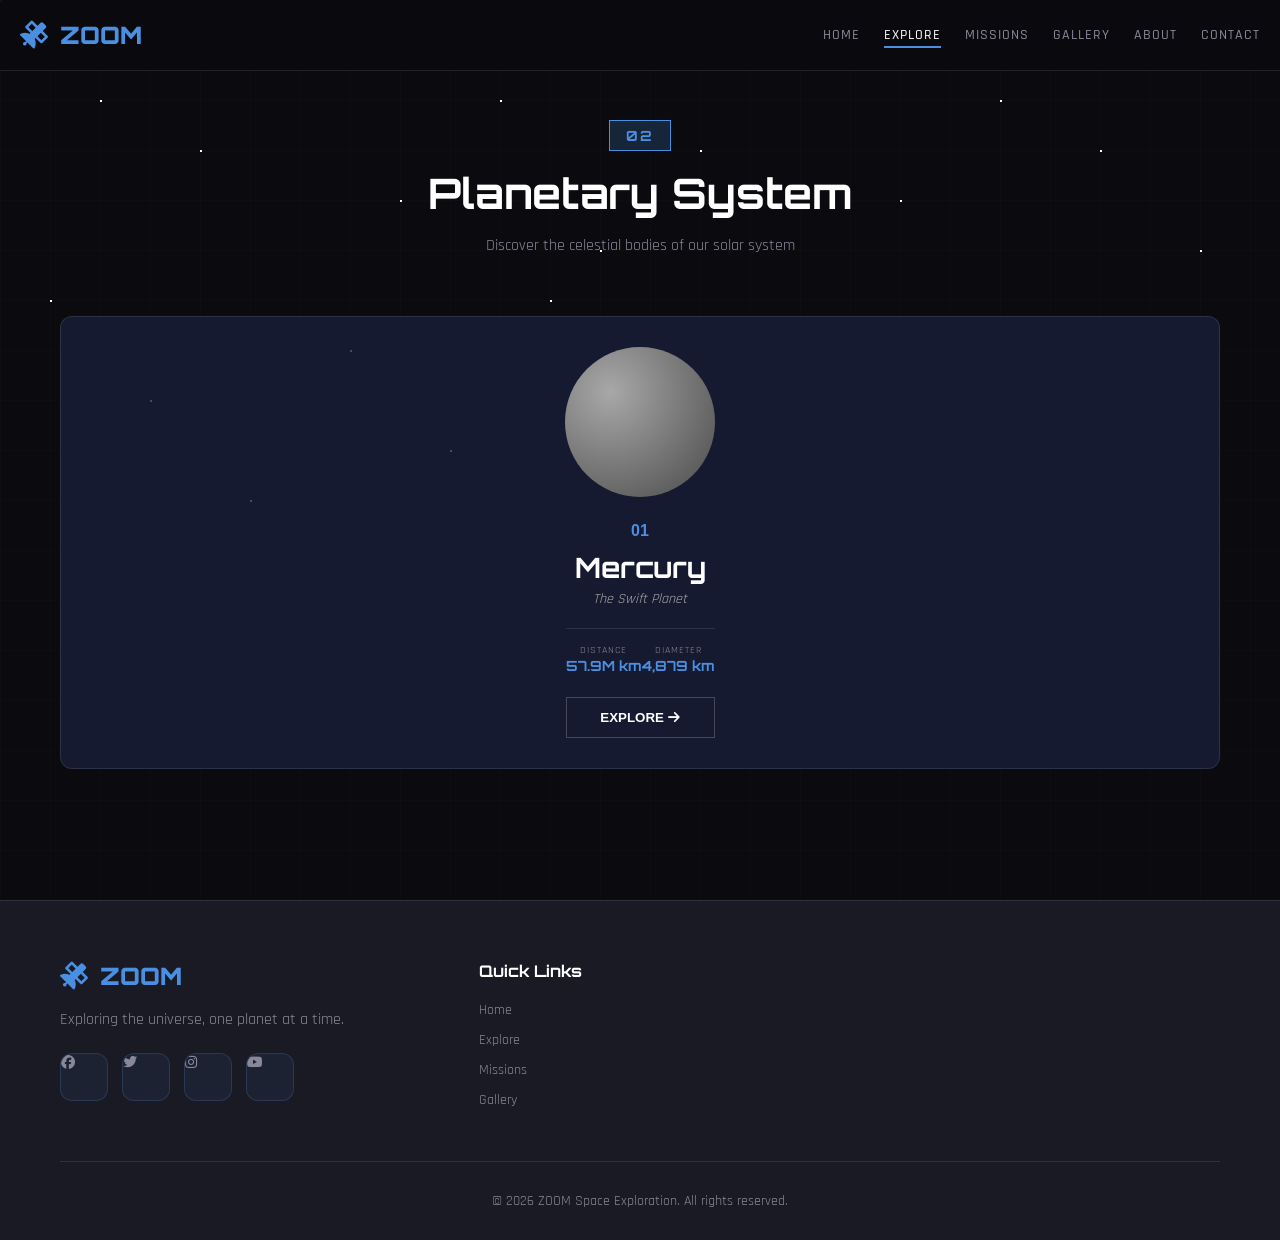
==== commit 59ea91b5: "done" ====
--- a/explore.html
+++ b/explore.html
@@ -63,148 +63,6 @@
                         <button class="btn-explore">Explore <i class="fas fa-arrow-right"></i></button>
                     </div>
                 </div>
-
-                <div class="planet-card" data-planet="venus">
-                    <div class="planet-image venus"></div>
-                    <div class="planet-info">
-                        <div class="planet-number">02</div>
-                        <h3 class="planet-name">Venus</h3>
-                        <p class="planet-tagline">The Morning Star</p>
-                        <div class="planet-stats">
-                            <div class="stat">
-                                <span class="stat-label">Distance</span>
-                                <span class="stat-value">108.2M km</span>
-                            </div>
-                            <div class="stat">
-                                <span class="stat-label">Diameter</span>
-                                <span class="stat-value">12,104 km</span>
-                            </div>
-                        </div>
-                        <button class="btn-explore">Explore <i class="fas fa-arrow-right"></i></button>
-                    </div>
-                </div>
-
-                <div class="planet-card featured" data-planet="earth">
-                    <div class="featured-badge">Our Home</div>
-                    <div class="planet-image earth"></div>
-                    <div class="planet-info">
-                        <div class="planet-number">03</div>
-                        <h3 class="planet-name">Earth</h3>
-                        <p class="planet-tagline">The Blue Planet</p>
-                        <div class="planet-stats">
-                            <div class="stat">
-                                <span class="stat-label">Distance</span>
-                                <span class="stat-value">150.0M km</span>
-                            </div>
-                            <div class="stat">
-                                <span class="stat-label">Diameter</span>
-                                <span class="stat-value">12,742 km</span>
-                            </div>
-                        </div>
-                        <button class="btn-explore">Explore <i class="fas fa-arrow-right"></i></button>
-                    </div>
-                </div>
-
-                <div class="planet-card" data-planet="mars">
-                    <div class="planet-image mars"></div>
-                    <div class="planet-info">
-                        <div class="planet-number">04</div>
-                        <h3 class="planet-name">Mars</h3>
-                        <p class="planet-tagline">The Red Planet</p>
-                        <div class="planet-stats">
-                            <div class="stat">
-                                <span class="stat-label">Distance</span>
-                                <span class="stat-value">227.9M km</span>
-                            </div>
-                            <div class="stat">
-                                <span class="stat-label">Diameter</span>
-                                <span class="stat-value">6,779 km</span>
-                            </div>
-                        </div>
-                        <button class="btn-explore">Explore <i class="fas fa-arrow-right"></i></button>
-                    </div>
-                </div>
-
-                <div class="planet-card" data-planet="jupiter">
-                    <div class="planet-image jupiter"></div>
-                    <div class="planet-info">
-                        <div class="planet-number">05</div>
-                        <h3 class="planet-name">Jupiter</h3>
-                        <p class="planet-tagline">The Gas Giant</p>
-                        <div class="planet-stats">
-                            <div class="stat">
-                                <span class="stat-label">Distance</span>
-                                <span class="stat-value">778.5M km</span>
-                            </div>
-                            <div class="stat">
-                                <span class="stat-label">Diameter</span>
-                                <span class="stat-value">139,820 km</span>
-                            </div>
-                        </div>
-                        <button class="btn-explore">Explore <i class="fas fa-arrow-right"></i></button>
-                    </div>
-                </div>
-
-                <div class="planet-card" data-planet="saturn">
-                    <div class="planet-image saturn"></div>
-                    <div class="planet-info">
-                        <div class="planet-number">06</div>
-                        <h3 class="planet-name">Saturn</h3>
-                        <p class="planet-tagline">The Ringed Planet</p>
-                        <div class="planet-stats">
-                            <div class="stat">
-                                <span class="stat-label">Distance</span>
-                                <span class="stat-value">1.4B km</span>
-                            </div>
-                            <div class="stat">
-                                <span class="stat-label">Diameter</span>
-                                <span class="stat-value">116,460 km</span>
-                            </div>
-                        </div>
-                        <button class="btn-explore">Explore <i class="fas fa-arrow-right"></i></button>
-                    </div>
-                </div>
-
-                <div class="planet-card" data-planet="uranus">
-                    <div class="planet-image uranus"></div>
-                    <div class="planet-info">
-                        <div class="planet-number">07</div>
-                        <h3 class="planet-name">Uranus</h3>
-                        <p class="planet-tagline">The Ice Giant</p>
-                        <div class="planet-stats">
-                            <div class="stat">
-                                <span class="stat-label">Distance</span>
-                                <span class="stat-value">2.9B km</span>
-                            </div>
-                            <div class="stat">
-                                <span class="stat-label">Diameter</span>
-                                <span class="stat-value">50,724 km</span>
-                            </div>
-                        </div>
-                        <button class="btn-explore">Explore <i class="fas fa-arrow-right"></i></button>
-                    </div>
-                </div>
-
-                <div class="planet-card" data-planet="neptune">
-                    <div class="planet-image neptune"></div>
-                    <div class="planet-info">
-                        <div class="planet-number">08</div>
-                        <h3 class="planet-name">Neptune</h3>
-                        <p class="planet-tagline">The Distant Blue</p>
-                        <div class="planet-stats">
-                            <div class="stat">
-                                <span class="stat-label">Distance</span>
-                                <span class="stat-value">4.5B km</span>
-                            </div>
-                            <div class="stat">
-                                <span class="stat-label">Diameter</span>
-                                <span class="stat-value">49,244 km</span>
-                            </div>
-                        </div>
-                        <button class="btn-explore">Explore <i class="fas fa-arrow-right"></i></button>
-                    </div>
-                </div>
-
             </div>
         </div>
     </section>
--- a/explore.css
+++ b/explore.css
@@ -1,84 +1,76 @@
 /* ========================================
-   EXPLORE PAGE - FIXED LAYOUT
+   EXPLORE PAGE - RESPONSIVE FIX
    ======================================== */
 
+/* Base container settings */
 .explore-section {
     padding: 120px 20px 60px;
     min-height: 100vh;
-    background: transparent;
-    /* Ensures background shows through */
+    box-sizing: border-box;
 }
 
+/* DEFAULT (DESKTOP) LAYOUT 
+   Uses Grid to show multiple cards per row
+*/
 .planets-grid {
     display: grid;
-    /* KEY FIX: This creates columns that wrap automatically */
-    /* Mobile: 1 column. Desktop: Fits as many as possible */
-    grid-template-columns: repeat(auto-fit, minmax(280px, 1fr)) !important;
+    /* This automatically calculates how many columns fit. 
+       If the screen is wide, it shows 3 or 4. 
+       If narrow, it drops to 2 or 1. */
+    grid-template-columns: repeat(auto-fit, minmax(300px, 1fr));
     gap: 30px;
     width: 100%;
-
-    /* RESET: Removes the horizontal slider behavior causing the issue */
-    overflow-x: visible !important;
-    scroll-snap-type: none !important;
-    padding: 0 !important;
+    margin: 0 auto;
 }
 
 /* Card Styling */
 .planet-card {
-    background: rgba(26, 26, 36, 0.8);
-    /* Darker, slightly transparent card */
-    backdrop-filter: blur(10px);
+    background: rgba(26, 31, 58, 0.8);
     border: 1px solid rgba(255, 255, 255, 0.1);
-    padding: 40px 20px;
-    border-radius: 16px;
-    text-align: center;
-    transition: transform 0.3s ease, border-color 0.3s ease;
-
-    /* Fix: Ensures card content stacks vertically */
+    padding: 30px;
+    border-radius: 12px;
     display: flex;
     flex-direction: column;
     align-items: center;
-    min-height: 450px;
-    /* Consistent height */
+    text-align: center;
+    transition: transform 0.3s ease;
+    position: relative;
+    /* Ensure card has a minimum height so it doesn't look crushed */
+    min-height: 400px;
 }
 
 .planet-card:hover {
-    transform: translateY(-10px);
+    transform: translateY(-5px);
     border-color: var(--earth-blue);
     box-shadow: 0 10px 30px rgba(74, 144, 226, 0.2);
 }
 
 /* Featured Badge */
-.planet-card.featured {
-    border-color: var(--earth-blue);
-    background: linear-gradient(135deg, rgba(74, 144, 226, 0.08) 0%, rgba(26, 26, 36, 0.9) 100%);
-}
-
 .featured-badge {
     position: absolute;
     top: 15px;
     right: 15px;
     background: var(--earth-blue);
     color: white;
+    padding: 4px 8px;
     font-size: 10px;
-    font-weight: 700;
-    padding: 4px 8px;
+    font-weight: bold;
     border-radius: 4px;
     text-transform: uppercase;
 }
 
-/* Planet Image */
+/* Planet Images */
 .planet-image {
-    width: 180px;
-    height: 180px;
+    width: 150px;
+    height: 150px;
     border-radius: 50%;
-    margin-bottom: 30px;
+    margin-bottom: 25px;
     flex-shrink: 0;
-    /* Prevents squashing */
-    animation: planetRotate 30s linear infinite;
+    /* Prevents image from getting squashed */
+    animation: rotate 20s linear infinite;
 }
 
-@keyframes planetRotate {
+@keyframes rotate {
     from {
         transform: rotate(0deg);
     }
@@ -88,82 +80,66 @@
     }
 }
 
-/* Planet Specific Colors */
+/* Planet Specific Colors (Backgrounds) */
 .planet-image.mercury {
     background: radial-gradient(circle at 30% 30%, #a8a8a8, #4a4a4a);
-    box-shadow: inset -10px -10px 20px rgba(0, 0, 0, 0.5);
 }
 
 .planet-image.venus {
     background: radial-gradient(circle at 30% 30%, #ffeaa7, #d4a373);
-    box-shadow: inset -10px -10px 20px rgba(0, 0, 0, 0.5);
 }
 
 .planet-image.earth {
     background: radial-gradient(circle at 30% 30%, #4a90e2, #0d1b3e);
-    box-shadow: inset -10px -10px 20px rgba(0, 0, 0, 0.5);
 }
 
 .planet-image.mars {
     background: radial-gradient(circle at 30% 30%, #ff7851, #8b3a2e);
-    box-shadow: inset -10px -10px 20px rgba(0, 0, 0, 0.5);
 }
 
 .planet-image.jupiter {
     background: radial-gradient(circle at 30% 30%, #f4d29c, #8b6c42);
-    box-shadow: inset -10px -10px 20px rgba(0, 0, 0, 0.5);
 }
 
 .planet-image.saturn {
     background: radial-gradient(circle at 30% 30%, #f4d7a7, #a89570);
-    box-shadow: inset -10px -10px 20px rgba(0, 0, 0, 0.5);
 }
 
 .planet-image.uranus {
     background: radial-gradient(circle at 30% 30%, #a5d6d1, #5a8a8a);
-    box-shadow: inset -10px -10px 20px rgba(0, 0, 0, 0.5);
 }
 
 .planet-image.neptune {
     background: radial-gradient(circle at 30% 30%, #6b9ddc, #1a3a5a);
-    box-shadow: inset -10px -10px 20px rgba(0, 0, 0, 0.5);
 }
 
-/* Typography */
+/* Text & Buttons */
 .planet-number {
     color: var(--earth-blue);
-    font-family: 'Orbitron', sans-serif;
-    font-size: 14px;
-    font-weight: 700;
+    font-weight: bold;
     margin-bottom: 10px;
 }
 
 .planet-name {
-    color: white;
-    font-family: 'Orbitron', sans-serif;
     font-size: 28px;
     margin-bottom: 5px;
+    font-family: 'Orbitron', sans-serif;
 }
 
 .planet-tagline {
-    color: #888;
+    color: #aaa;
     font-size: 14px;
-    margin-bottom: 25px;
+    margin-bottom: 20px;
     font-style: italic;
 }
 
-/* Stats Row */
 .planet-stats {
     display: flex;
     justify-content: space-between;
     width: 100%;
-    padding-top: 20px;
+    padding-top: 15px;
     border-top: 1px solid rgba(255, 255, 255, 0.1);
-    margin-bottom: 25px;
-}
-
-.stat {
-    text-align: center;
+    margin-bottom: 20px;
 }
 
 .stat-label {
@@ -171,55 +147,51 @@
     font-size: 10px;
     text-transform: uppercase;
     color: #888;
-    margin-bottom: 5px;
 }
 
 .stat-value {
-    font-family: 'Orbitron', sans-serif;
-    color: white;
-    font-size: 13px;
+    font-size: 14px;
+    font-weight: bold;
 }
 
-/* Button */
 .btn-explore {
     width: 100%;
+    padding: 12px;
     background: transparent;
     border: 1px solid rgba(255, 255, 255, 0.2);
     color: white;
-    padding: 12px;
     text-transform: uppercase;
-    font-family: 'Rajdhani', sans-serif;
-    font-weight: 600;
+    font-weight: bold;
     cursor: pointer;
-    transition: 0.3s;
     margin-top: auto;
     /* Pushes button to bottom */
 }
 
-.btn-explore:hover {
-    background: var(--earth-blue);
-    border-color: var(--earth-blue);
-}
+/* ========================================
+   !!! MOBILE NUCLEAR FIX !!! 
+   ======================================== */
+@media screen and (max-width: 768px) {
 
-/* ========================================
-   MOBILE & TABLET OVERRIDES
-   ======================================== */
-@media (max-width: 768px) {
+    /* 1. Force the container to stack vertically */
     .planets-grid {
-        /* FORCE single column on mobile */
-        grid-template-columns: 1fr !important;
-        gap: 20px;
+        display: flex !important;
+        flex-direction: column !important;
+        gap: 30px !important;
+        width: 100% !important;
+        padding-bottom: 50px;
     }
 
+    /* 2. Force the card to take full width */
     .planet-card {
-        flex-direction: column;
-        /* Ensure vertical stacking */
-        width: 100%;
-        min-height: auto;
-        /* Allow height to fit content */
+        width: 100% !important;
+        max-width: 100% !important;
+        display: flex !important;
+        flex-direction: column !important;
+        margin: 0 !important;
     }
 
+    /* 3. Adjust padding for small screens */
     .explore-section {
-        padding: 100px 15px 40px;
+        padding: 100px 15px 20px !important;
     }
 }
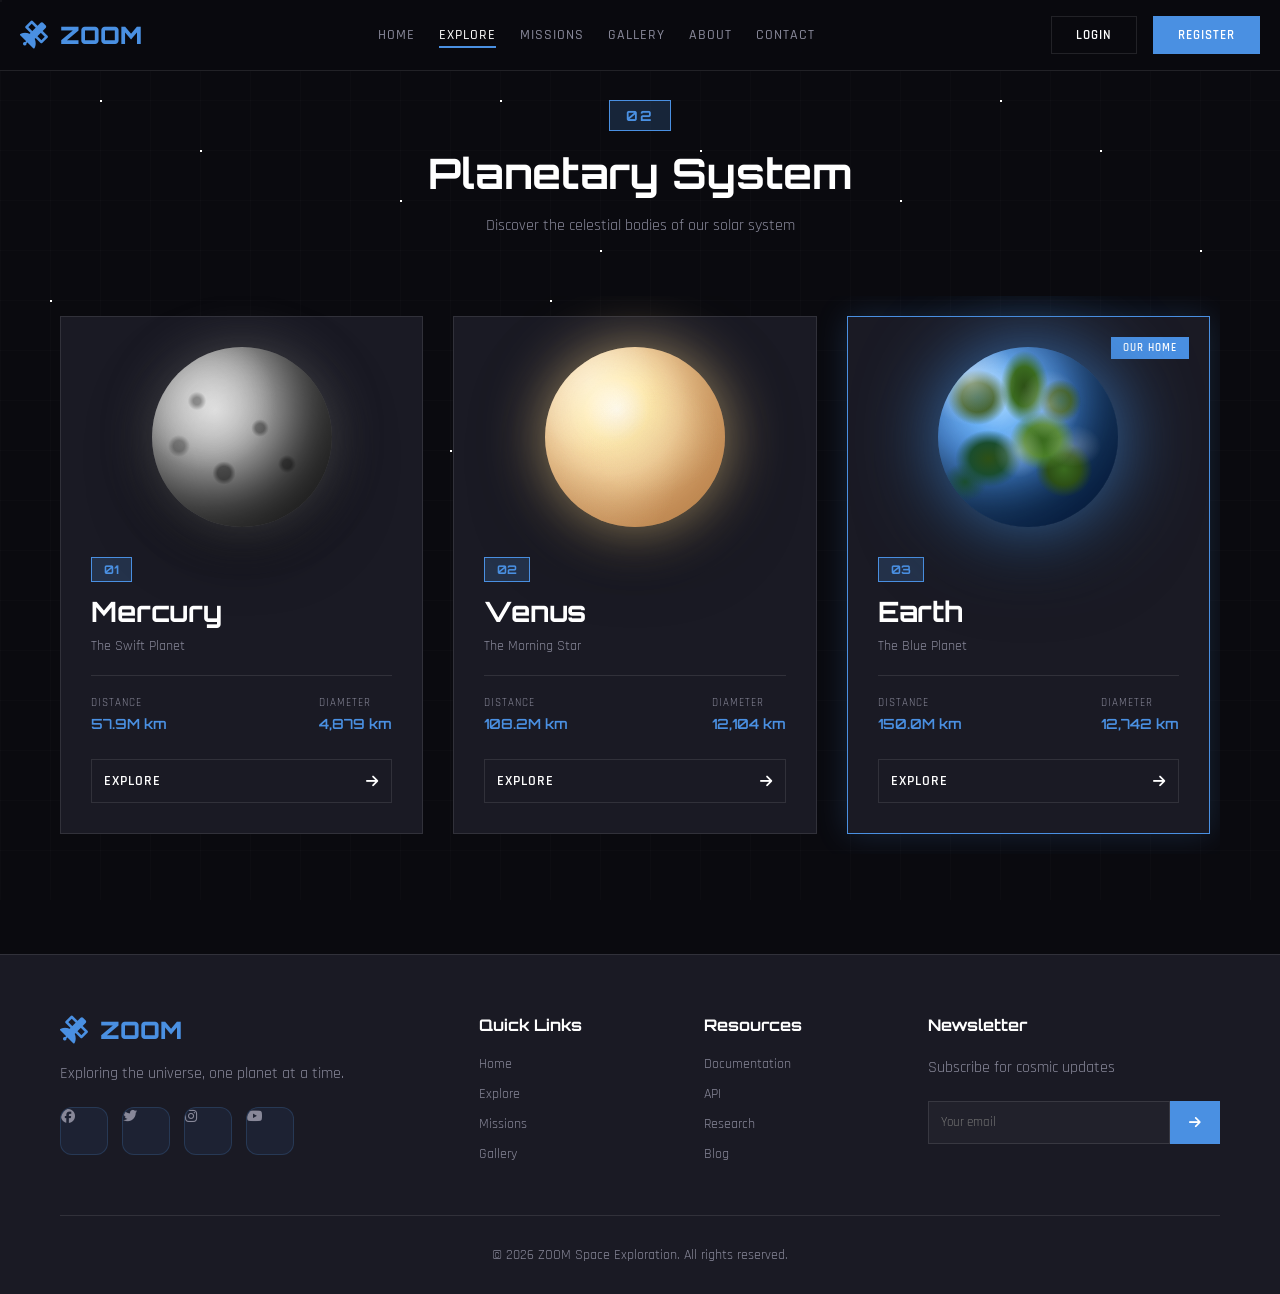
==== commit ded4e3be: "chsnged" ====
--- a/explore.html
+++ b/explore.html
@@ -14,6 +14,7 @@
     <div class="stars"></div>
     <div class="grid-overlay"></div>
 
+    <!-- Navigation -->
     <nav class="navbar" id="navbar">
         <div class="nav-container">
             <div class="nav-logo">
@@ -28,12 +29,17 @@
                 <a href="about.html" class="nav-link">About</a>
                 <a href="contact.html" class="nav-link">Contact</a>
             </div>
+            <div class="nav-actions">
+                <button class="btn-nav" id="loginBtn">Login</button>
+                <button class="btn-nav-primary" id="registerNavBtn">Register</button>
+            </div>
             <div class="nav-toggle" id="navToggle">
                 <i class="fas fa-bars"></i>
             </div>
         </div>
     </nav>
 
+    <!-- Explore Planets Section -->
     <section class="explore-section">
         <div class="container">
             <div class="section-header">
@@ -43,7 +49,7 @@
             </div>
 
             <div class="planets-grid">
-
+                <!-- Mercury -->
                 <div class="planet-card" data-planet="mercury">
                     <div class="planet-image mercury"></div>
                     <div class="planet-info">
@@ -63,10 +69,161 @@
                         <button class="btn-explore">Explore <i class="fas fa-arrow-right"></i></button>
                     </div>
                 </div>
+
+                <!-- Venus -->
+                <div class="planet-card" data-planet="venus">
+                    <div class="planet-image venus"></div>
+                    <div class="planet-info">
+                        <div class="planet-number">02</div>
+                        <h3 class="planet-name">Venus</h3>
+                        <p class="planet-tagline">The Morning Star</p>
+                        <div class="planet-stats">
+                            <div class="stat">
+                                <span class="stat-label">Distance</span>
+                                <span class="stat-value">108.2M km</span>
+                            </div>
+                            <div class="stat">
+                                <span class="stat-label">Diameter</span>
+                                <span class="stat-value">12,104 km</span>
+                            </div>
+                        </div>
+                        <button class="btn-explore">Explore <i class="fas fa-arrow-right"></i></button>
+                    </div>
+                </div>
+
+                <!-- Earth -->
+                <div class="planet-card featured" data-planet="earth">
+                    <div class="featured-badge">Our Home</div>
+                    <div class="planet-image earth"></div>
+                    <div class="planet-info">
+                        <div class="planet-number">03</div>
+                        <h3 class="planet-name">Earth</h3>
+                        <p class="planet-tagline">The Blue Planet</p>
+                        <div class="planet-stats">
+                            <div class="stat">
+                                <span class="stat-label">Distance</span>
+                                <span class="stat-value">150.0M km</span>
+                            </div>
+                            <div class="stat">
+                                <span class="stat-label">Diameter</span>
+                                <span class="stat-value">12,742 km</span>
+                            </div>
+                        </div>
+                        <button class="btn-explore">Explore <i class="fas fa-arrow-right"></i></button>
+                    </div>
+                </div>
+
+                <!-- Mars -->
+                <div class="planet-card" data-planet="mars">
+                    <div class="planet-image mars"></div>
+                    <div class="planet-info">
+                        <div class="planet-number">04</div>
+                        <h3 class="planet-name">Mars</h3>
+                        <p class="planet-tagline">The Red Planet</p>
+                        <div class="planet-stats">
+                            <div class="stat">
+                                <span class="stat-label">Distance</span>
+                                <span class="stat-value">227.9M km</span>
+                            </div>
+                            <div class="stat">
+                                <span class="stat-label">Diameter</span>
+                                <span class="stat-value">6,779 km</span>
+                            </div>
+                        </div>
+                        <button class="btn-explore">Explore <i class="fas fa-arrow-right"></i></button>
+                    </div>
+                </div>
+
+                <!-- Jupiter -->
+                <div class="planet-card" data-planet="jupiter">
+                    <div class="planet-image jupiter"></div>
+                    <div class="planet-info">
+                        <div class="planet-number">05</div>
+                        <h3 class="planet-name">Jupiter</h3>
+                        <p class="planet-tagline">The Gas Giant</p>
+                        <div class="planet-stats">
+                            <div class="stat">
+                                <span class="stat-label">Distance</span>
+                                <span class="stat-value">778.5M km</span>
+                            </div>
+                            <div class="stat">
+                                <span class="stat-label">Diameter</span>
+                                <span class="stat-value">139,820 km</span>
+                            </div>
+                        </div>
+                        <button class="btn-explore">Explore <i class="fas fa-arrow-right"></i></button>
+                    </div>
+                </div>
+
+                <!-- Saturn -->
+                <div class="planet-card" data-planet="saturn">
+                    <div class="planet-image saturn"></div>
+                    <div class="planet-info">
+                        <div class="planet-number">06</div>
+                        <h3 class="planet-name">Saturn</h3>
+                        <p class="planet-tagline">The Ringed Planet</p>
+                        <div class="planet-stats">
+                            <div class="stat">
+                                <span class="stat-label">Distance</span>
+                                <span class="stat-value">1.4B km</span>
+                            </div>
+                            <div class="stat">
+                                <span class="stat-label">Diameter</span>
+                                <span class="stat-value">116,460 km</span>
+                            </div>
+                        </div>
+                        <button class="btn-explore">Explore <i class="fas fa-arrow-right"></i></button>
+                    </div>
+                </div>
+
+                <!-- Uranus -->
+                <div class="planet-card" data-planet="uranus">
+                    <div class="planet-image uranus"></div>
+                    <div class="planet-info">
+                        <div class="planet-number">07</div>
+                        <h3 class="planet-name">Uranus</h3>
+                        <p class="planet-tagline">The Ice Giant</p>
+                        <div class="planet-stats">
+                            <div class="stat">
+                                <span class="stat-label">Distance</span>
+                                <span class="stat-value">2.9B km</span>
+                            </div>
+                            <div class="stat">
+                                <span class="stat-label">Diameter</span>
+                                <span class="stat-value">50,724 km</span>
+                            </div>
+                        </div>
+                        <button class="btn-explore">Explore <i class="fas fa-arrow-right"></i></button>
+                    </div>
+                </div>
+
+                <!-- Neptune -->
+                <div class="planet-card" data-planet="neptune">
+                    <div class="planet-image neptune"></div>
+                    <div class="planet-info">
+                        <div class="planet-number">08</div>
+                        <h3 class="planet-name">Neptune</h3>
+                        <p class="planet-tagline">The Distant Blue</p>
+                        <div class="planet-stats">
+                            <div class="stat">
+                                <span class="stat-label">Distance</span>
+                                <span class="stat-value">4.5B km</span>
+                            </div>
+                            <div class="stat">
+                                <span class="stat-label">Diameter</span>
+                                <span class="stat-value">49,244 km</span>
+                            </div>
+                        </div>
+                        <button class="btn-explore">Explore <i class="fas fa-arrow-right"></i></button>
+                    </div>
+                </div>
             </div>
         </div>
+
+
     </section>
 
+    <!-- Footer -->
     <footer class="footer">
         <div class="container">
             <div class="footer-content">
@@ -90,12 +247,166 @@
                     <a href="missions.html">Missions</a>
                     <a href="gallery.html">Gallery</a>
                 </div>
+                <div class="footer-section">
+                    <h4>Resources</h4>
+                    <a href="#">Documentation</a>
+                    <a href="#">API</a>
+                    <a href="#">Research</a>
+                    <a href="#">Blog</a>
+                </div>
+                <div class="footer-section">
+                    <h4>Newsletter</h4>
+                    <p>Subscribe for cosmic updates</p>
+                    <div class="newsletter-form">
+                        <input type="email" placeholder="Your email">
+                        <button><i class="fas fa-arrow-right"></i></button>
+                    </div>
+                </div>
             </div>
             <div class="footer-bottom">
                 <p>&copy; 2026 ZOOM Space Exploration. All rights reserved.</p>
             </div>
         </div>
     </footer>
+
+    <!-- Login Modal -->
+    <div class="modal" id="loginModal">
+        <div class="modal-content">
+            <button class="modal-close" id="closeLogin"><i class="fas fa-times"></i></button>
+            <div class="planet-decoration">
+                <div class="planet earth"></div>
+                <div class="orbit-ring"></div>
+            </div>
+
+            <div class="form-header">
+                <div class="number-badge">01</div>
+                <h1 class="planet-title">Earth</h1>
+                <p class="planet-subtitle">The Blue Planet</p>
+            </div>
+
+            <form class="auth-form" id="loginFormElement">
+                <h2>Access Portal</h2>
+                <div class="form-divider"></div>
+
+                <div class="input-group">
+                    <label for="loginEmail">Email Address</label>
+                    <div class="input-wrapper">
+                        <i class="fas fa-envelope input-icon"></i>
+                        <input type="email" id="loginEmail" required>
+                    </div>
+                </div>
+
+                <div class="input-group">
+                    <label for="loginPassword">Password</label>
+                    <div class="input-wrapper">
+                        <i class="fas fa-lock input-icon"></i>
+                        <input type="password" id="loginPassword" required>
+                    </div>
+                </div>
+
+                <div class="form-options">
+                    <label class="checkbox-container">
+                        <input type="checkbox">
+                        <span class="checkmark"></span>
+                        Remember coordinates
+                    </label>
+                    <a href="#" class="link-text">Reset access</a>
+                </div>
+
+                <button type="submit" class="btn-primary">
+                    <span>Initialize Mission</span>
+                    <i class="fas fa-arrow-right"></i>
+                </button>
+
+                <div class="switch-section">
+                    <p class="switch-text">New explorer?</p>
+                    <a href="#" id="switchToRegister" class="link-text">Register Account <i
+                            class="fas fa-arrow-right"></i></a>
+                </div>
+            </form>
+
+            <div class="tech-corner top-left"></div>
+            <div class="tech-corner top-right"></div>
+            <div class="tech-corner bottom-left"></div>
+            <div class="tech-corner bottom-right"></div>
+        </div>
+    </div>
+
+    <!-- Register Modal -->
+    <div class="modal" id="registerModal">
+        <div class="modal-content">
+            <button class="modal-close" id="closeRegister"><i class="fas fa-times"></i></button>
+            <div class="planet-decoration">
+                <div class="planet mars"></div>
+                <div class="orbit-ring"></div>
+            </div>
+
+            <div class="form-header">
+                <div class="number-badge">04</div>
+                <h1 class="planet-title mars-color">Mars</h1>
+                <p class="planet-subtitle">The Red Planet</p>
+            </div>
+
+            <form class="auth-form" id="registerFormElement">
+                <h2>Create Account</h2>
+                <div class="form-divider"></div>
+
+                <div class="input-group">
+                    <label for="registerName">Full Name</label>
+                    <div class="input-wrapper">
+                        <i class="fas fa-user input-icon"></i>
+                        <input type="text" id="registerName" required>
+                    </div>
+                </div>
+
+                <div class="input-group">
+                    <label for="registerEmail">Email Address</label>
+                    <div class="input-wrapper">
+                        <i class="fas fa-envelope input-icon"></i>
+                        <input type="email" id="registerEmail" required>
+                    </div>
+                </div>
+
+                <div class="input-group">
+                    <label for="registerPassword">Password</label>
+                    <div class="input-wrapper">
+                        <i class="fas fa-lock input-icon"></i>
+                        <input type="password" id="registerPassword" required>
+                    </div>
+                </div>
+
+                <div class="input-group">
+                    <label for="registerConfirmPassword">Confirm Password</label>
+                    <div class="input-wrapper">
+                        <i class="fas fa-lock input-icon"></i>
+                        <input type="password" id="registerConfirmPassword" required>
+                    </div>
+                </div>
+
+                <label class="checkbox-container terms">
+                    <input type="checkbox" required>
+                    <span class="checkmark"></span>
+                    I agree to the <a href="#" class="link-text">Terms & Conditions</a>
+                </label>
+
+                <button type="submit" class="btn-primary mars-btn">
+                    <span>Begin Exploration</span>
+                    <i class="fas fa-arrow-right"></i>
+                </button>
+
+                <div class="switch-section">
+                    <p class="switch-text">Already registered?</p>
+                    <a href="#" id="switchToLogin" class="link-text">Access Portal <i
+                            class="fas fa-arrow-right"></i></a>
+                </div>
+            </form>
+
+            <div class="tech-corner top-left"></div>
+            <div class="tech-corner top-right"></div>
+            <div class="tech-corner bottom-left"></div>
+            <div class="tech-corner bottom-right"></div>
+        </div>
+    </div>
 
     <script src="common.js"></script>
     <script src="explore.js"></script>
--- a/explore.css
+++ b/explore.css
@@ -1,76 +1,60 @@
-/* ========================================
-   EXPLORE PAGE - RESPONSIVE FIX
-   ======================================== */
-
-/* Base container settings */
-.explore-section {
-    padding: 120px 20px 60px;
-    min-height: 100vh;
-    box-sizing: border-box;
-}
-
-/* DEFAULT (DESKTOP) LAYOUT 
-   Uses Grid to show multiple cards per row
-*/
+/* Explore Section */
 .planets-grid {
     display: grid;
-    /* This automatically calculates how many columns fit. 
-       If the screen is wide, it shows 3 or 4. 
-       If narrow, it drops to 2 or 1. */
-    grid-template-columns: repeat(auto-fit, minmax(300px, 1fr));
+    grid-template-columns: repeat(auto-fit, minmax(280px, 1fr));
     gap: 30px;
-    width: 100%;
-    margin: 0 auto;
-}
-
-/* Card Styling */
+}
+
 .planet-card {
-    background: rgba(26, 31, 58, 0.8);
-    border: 1px solid rgba(255, 255, 255, 0.1);
+    background: var(--bg-card);
+    border: 1px solid var(--border);
     padding: 30px;
-    border-radius: 12px;
-    display: flex;
-    flex-direction: column;
-    align-items: center;
-    text-align: center;
-    transition: transform 0.3s ease;
+    transition: all 0.4s ease;
+    cursor: pointer;
     position: relative;
-    /* Ensure card has a minimum height so it doesn't look crushed */
-    min-height: 400px;
 }
 
 .planet-card:hover {
-    transform: translateY(-5px);
+    transform: translateY(-10px);
     border-color: var(--earth-blue);
-    box-shadow: 0 10px 30px rgba(74, 144, 226, 0.2);
-}
-
-/* Featured Badge */
+    box-shadow: 0 10px 40px rgba(74, 144, 226, 0.3);
+}
+
+.planet-card.featured {
+    border-color: var(--earth-blue);
+    box-shadow: 0 0 30px rgba(74, 144, 226, 0.2);
+}
+
 .featured-badge {
     position: absolute;
-    top: 15px;
-    right: 15px;
+    top: 20px;
+    right: 20px;
+    padding: 4px 12px;
     background: var(--earth-blue);
     color: white;
-    padding: 4px 8px;
-    font-size: 10px;
-    font-weight: bold;
-    border-radius: 4px;
+    font-size: 11px;
+    font-weight: 600;
     text-transform: uppercase;
-}
-
-/* Planet Images */
+    letter-spacing: 1px;
+}
+
 .planet-image {
-    width: 150px;
-    height: 150px;
-    border-radius: 50%;
-    margin-bottom: 25px;
-    flex-shrink: 0;
-    /* Prevents image from getting squashed */
-    animation: rotate 20s linear infinite;
-}
-
-@keyframes rotate {
+    width: 180px;
+    height: 180px;
+    border-radius: 50%;
+    margin: 0 auto 30px;
+    position: relative;
+    animation: planetRotate 20s linear infinite;
+    transition: transform 0.3s ease;
+    transform-style: preserve-3d;
+}
+
+.planet-card:hover .planet-image {
+    animation-play-state: paused;
+    transform: scale(1.15) translateZ(20px);
+}
+
+@keyframes planetRotate {
     from {
         transform: rotate(0deg);
     }
@@ -80,118 +64,845 @@
     }
 }
 
-/* Planet Specific Colors (Backgrounds) */
+/* Mercury - Gray rocky planet with deep 3D craters */
 .planet-image.mercury {
-    background: radial-gradient(circle at 30% 30%, #a8a8a8, #4a4a4a);
-}
-
+    background:
+        radial-gradient(circle at 35% 35%, #d4d4d4, #a8a8a8 30%, #7a7a7a 60%, #4a4a4a);
+    box-shadow:
+        inset -30px -30px 60px rgba(0, 0, 0, 0.7),
+        inset 20px 20px 40px rgba(255, 255, 255, 0.1),
+        0 0 50px rgba(150, 150, 150, 0.4),
+        0 20px 60px rgba(0, 0, 0, 0.6);
+}
+
+.planet-image.mercury::before {
+    content: '';
+    position: absolute;
+    width: 100%;
+    height: 100%;
+    border-radius: 50%;
+    background:
+        radial-gradient(circle at 25% 30%, rgba(0, 0, 0, 0.5) 2%, transparent 5%),
+        radial-gradient(circle at 60% 45%, rgba(0, 0, 0, 0.4) 3%, transparent 6%),
+        radial-gradient(circle at 40% 70%, rgba(0, 0, 0, 0.45) 4%, transparent 7%),
+        radial-gradient(circle at 75% 65%, rgba(0, 0, 0, 0.4) 2.5%, transparent 5%),
+        radial-gradient(circle at 15% 55%, rgba(0, 0, 0, 0.35) 3%, transparent 6%);
+}
+
+.planet-image.mercury::after {
+    content: '';
+    position: absolute;
+    width: 100%;
+    height: 100%;
+    border-radius: 50%;
+    background: radial-gradient(circle at 30% 30%, rgba(255, 255, 255, 0.3) 0%, transparent 40%);
+}
+
+/* Venus - Thick atmosphere with 3D cloud layers */
 .planet-image.venus {
-    background: radial-gradient(circle at 30% 30%, #ffeaa7, #d4a373);
-}
-
+    background:
+        radial-gradient(circle at 40% 35%, #fffbeb, #ffeaa7 20%, #f4d29c 40%, #d4a373 70%, #a87e4f);
+    box-shadow:
+        inset -25px -25px 50px rgba(180, 120, 60, 0.6),
+        inset 15px 15px 40px rgba(255, 240, 200, 0.3),
+        0 0 60px rgba(255, 220, 150, 0.6),
+        0 20px 70px rgba(0, 0, 0, 0.5);
+    animation: planetRotate 30s linear infinite reverse;
+}
+
+.planet-image.venus::before {
+    content: '';
+    position: absolute;
+    width: 100%;
+    height: 100%;
+    border-radius: 50%;
+    background:
+        radial-gradient(ellipse at 25% 20%, rgba(255, 255, 255, 0.4) 0%, transparent 35%),
+        radial-gradient(ellipse at 60% 50%, rgba(230, 200, 150, 0.3) 0%, transparent 45%),
+        radial-gradient(ellipse at 40% 70%, rgba(240, 210, 160, 0.25) 0%, transparent 40%);
+    animation: cloudsMove 35s linear infinite;
+}
+
+.planet-image.venus::after {
+    content: '';
+    position: absolute;
+    width: 100%;
+    height: 100%;
+    border-radius: 50%;
+    background: radial-gradient(circle at 35% 30%, rgba(255, 255, 255, 0.15) 0%, transparent 50%);
+}
+
+/* Earth - Photorealistic with oceans, continents, and clouds */
 .planet-image.earth {
-    background: radial-gradient(circle at 30% 30%, #4a90e2, #0d1b3e);
-}
-
+    background:
+        radial-gradient(circle at 35% 30%, #a8d8ff, #6bb6ff 20%, #4a90e2 40%, #2d5a8a 65%, #0d1b3e);
+    box-shadow:
+        inset -35px -35px 70px rgba(0, 20, 50, 0.8),
+        inset 25px 25px 50px rgba(150, 200, 255, 0.2),
+        0 0 80px rgba(74, 144, 226, 0.8),
+        0 25px 80px rgba(0, 0, 0, 0.6);
+}
+
+.planet-image.earth::before {
+    content: '';
+    position: absolute;
+    width: 100%;
+    height: 100%;
+    border-radius: 50%;
+    background:
+        radial-gradient(ellipse at 22% 28%, #1a4d2e 0%, #2d5016 8%, transparent 15%),
+        radial-gradient(ellipse at 48% 22%, #2d5016 0%, #3a6b1f 10%, transparent 18%),
+        radial-gradient(ellipse at 68% 30%, #1a4d2e 0%, #2d5016 6%, transparent 12%),
+        radial-gradient(ellipse at 58% 52%, #3a6b1f 0%, #4a7f28 12%, transparent 22%),
+        radial-gradient(ellipse at 28% 62%, #2d5016 0%, #1a4d2e 10%, transparent 18%),
+        radial-gradient(ellipse at 70% 68%, #3a6b1f 0%, #2d5016 9%, transparent 16%),
+        radial-gradient(ellipse at 15% 75%, #1a4d2e 0%, transparent 10%);
+    z-index: 1;
+}
+
+.planet-image.earth::after {
+    content: '';
+    position: absolute;
+    width: 100%;
+    height: 100%;
+    border-radius: 50%;
+    background:
+        radial-gradient(ellipse at 18% 18%, rgba(255, 255, 255, 0.5) 0%, transparent 22%),
+        radial-gradient(ellipse at 62% 32%, rgba(255, 255, 255, 0.35) 0%, transparent 20%),
+        radial-gradient(ellipse at 45% 58%, rgba(255, 255, 255, 0.3) 0%, transparent 18%),
+        radial-gradient(ellipse at 75% 55%, rgba(255, 255, 255, 0.25) 0%, transparent 15%);
+    animation: cloudsMove 45s linear infinite;
+    z-index: 2;
+}
+
+@keyframes cloudsMove {
+    from {
+        transform: translateX(0) rotate(0deg);
+    }
+
+    to {
+        transform: translateX(20px) rotate(5deg);
+    }
+}
+
+/* Mars - Red planet with polar caps and terrain */
 .planet-image.mars {
-    background: radial-gradient(circle at 30% 30%, #ff7851, #8b3a2e);
-}
-
+    background:
+        radial-gradient(circle at 35% 28%, #ff9d7a, #ff7851 25%, #e74c3c 45%, #c0392b 65%, #8b3a2e 80%, #5a1f1a);
+    box-shadow:
+        inset -30px -30px 60px rgba(80, 20, 10, 0.8),
+        inset 20px 20px 45px rgba(255, 140, 100, 0.2),
+        0 0 70px rgba(231, 76, 60, 0.7),
+        0 22px 70px rgba(0, 0, 0, 0.6);
+}
+
+.planet-image.mars::before {
+    content: '';
+    position: absolute;
+    width: 100%;
+    height: 100%;
+    border-radius: 50%;
+    background:
+        radial-gradient(circle at 50% 7%, rgba(255, 255, 255, 0.85) 0%, rgba(230, 240, 255, 0.7) 5%, transparent 9%),
+        radial-gradient(circle at 50% 93%, rgba(255, 255, 255, 0.75) 0%, rgba(230, 240, 255, 0.6) 6%, transparent 11%),
+        radial-gradient(ellipse at 58% 38%, rgba(139, 58, 46, 0.7) 0%, rgba(107, 42, 31, 0.5) 8%, transparent 16%),
+        radial-gradient(ellipse at 28% 55%, rgba(107, 42, 31, 0.6) 0%, rgba(80, 30, 20, 0.4) 7%, transparent 14%),
+        radial-gradient(ellipse at 72% 62%, rgba(139, 58, 46, 0.5) 0%, transparent 12%),
+        radial-gradient(ellipse at 40% 75%, rgba(120, 45, 35, 0.6) 0%, transparent 10%);
+}
+
+.planet-image.mars::after {
+    content: '';
+    position: absolute;
+    width: 100%;
+    height: 100%;
+    border-radius: 50%;
+    background: radial-gradient(circle at 32% 28%, rgba(255, 255, 255, 0.15) 0%, transparent 45%);
+}
+
+/* Jupiter - Massive gas giant with bands and Great Red Spot */
 .planet-image.jupiter {
-    background: radial-gradient(circle at 30% 30%, #f4d29c, #8b6c42);
-}
-
+    background:
+        radial-gradient(circle at 35% 30%, #f9e4bc, #f4d29c 25%, #d4a373 45%, #b8915f 65%, #8b6c42);
+    box-shadow:
+        inset -35px -35px 70px rgba(100, 70, 40, 0.7),
+        inset 25px 25px 50px rgba(250, 230, 190, 0.3),
+        0 0 70px rgba(212, 163, 115, 0.6),
+        0 25px 80px rgba(0, 0, 0, 0.5);
+}
+
+.planet-image.jupiter::before {
+    content: '';
+    position: absolute;
+    width: 100%;
+    height: 100%;
+    border-radius: 50%;
+    background:
+        linear-gradient(0deg, transparent 0%, rgba(160, 120, 80, 0.5) 12%, rgba(140, 100, 60, 0.3) 14%, transparent 16%),
+        linear-gradient(0deg, transparent 24%, rgba(180, 140, 90, 0.6) 29%, rgba(160, 120, 80, 0.4) 31%, transparent 33%),
+        linear-gradient(0deg, transparent 38%, rgba(150, 110, 70, 0.5) 43%, rgba(130, 90, 60, 0.3) 45%, transparent 47%),
+        linear-gradient(0deg, transparent 54%, rgba(170, 130, 85, 0.6) 59%, rgba(150, 110, 75, 0.4) 61%, transparent 63%),
+        linear-gradient(0deg, transparent 70%, rgba(160, 120, 80, 0.5) 75%, rgba(140, 100, 65, 0.3) 77%, transparent 79%);
+}
+
+.planet-image.jupiter::after {
+    content: '';
+    position: absolute;
+    width: 30px;
+    height: 28px;
+    border-radius: 50%;
+    background: radial-gradient(ellipse, #e85d44, #c94632 60%, #a83a2a);
+    top: 38%;
+    right: 22%;
+    box-shadow:
+        inset -8px -8px 15px rgba(0, 0, 0, 0.6),
+        inset 4px 4px 10px rgba(255, 120, 100, 0.3);
+    animation: stormPulse 8s ease-in-out infinite;
+}
+
+@keyframes stormPulse {
+
+    0%,
+    100% {
+        transform: scale(1);
+    }
+
+    50% {
+        transform: scale(1.05);
+    }
+}
+
+/* Saturn - Beautiful ringed planet with 3D ring system */
 .planet-image.saturn {
-    background: radial-gradient(circle at 30% 30%, #f4d7a7, #a89570);
-}
-
+    background:
+        radial-gradient(circle at 38% 32%, #fffcf0, #f9edc7 20%, #f4d7a7 40%, #d4bc8f 65%, #a89570);
+    box-shadow:
+        inset -28px -28px 55px rgba(150, 120, 80, 0.6),
+        inset 20px 20px 45px rgba(255, 250, 230, 0.3),
+        0 0 60px rgba(244, 215, 167, 0.6),
+        0 22px 70px rgba(0, 0, 0, 0.5);
+    position: relative;
+    overflow: visible;
+}
+
+.planet-image.saturn::before {
+    content: '';
+    position: absolute;
+    width: 120%;
+    height: 45%;
+    top: 50%;
+    left: 50%;
+    transform: translate(-50%, -50%) rotateX(75deg);
+    background:
+        radial-gradient(ellipse at center,
+            transparent 35%,
+            rgba(180, 150, 100, 0.2) 37%,
+            rgba(220, 190, 140, 0.5) 40%,
+            rgba(244, 215, 167, 0.8) 44%,
+            rgba(199, 168, 112, 0.95) 48%,
+            rgba(180, 150, 100, 0.9) 50%,
+            rgba(199, 168, 112, 0.95) 52%,
+            rgba(244, 215, 167, 0.85) 56%,
+            rgba(220, 190, 140, 0.6) 60%,
+            rgba(199, 168, 112, 0.4) 64%,
+            rgba(180, 150, 100, 0.25) 67%,
+            transparent 70%);
+    border-radius: 50%;
+    z-index: 10;
+    pointer-events: none;
+    box-shadow:
+        0 0 30px rgba(199, 168, 112, 0.6),
+        inset 0 -5px 15px rgba(0, 0, 0, 0.4);
+    filter: drop-shadow(0 5px 10px rgba(0, 0, 0, 0.5));
+}
+
+.planet-image.saturn::after {
+    content: '';
+    position: absolute;
+    width: 120%;
+    height: 15%;
+    top: 54%;
+    left: 50%;
+    transform: translate(-50%, -50%);
+    background: rgba(0, 0, 0, 0.4);
+    border-radius: 50%;
+    z-index: -1;
+    filter: blur(12px);
+}
+
+/* Uranus - Pale cyan ice giant with subtle features */
 .planet-image.uranus {
-    background: radial-gradient(circle at 30% 30%, #a5d6d1, #5a8a8a);
-}
-
+    background:
+        radial-gradient(circle at 38% 32%, #d9f5f2, #c5f0ed 22%, #a5d6d1 42%, #7cb5b0 66%, #5a8a8a);
+    box-shadow:
+        inset -28px -28px 55px rgba(60, 100, 100, 0.6),
+        inset 22px 22px 45px rgba(220, 245, 240, 0.3),
+        0 0 65px rgba(165, 214, 209, 0.6),
+        0 22px 70px rgba(0, 0, 0, 0.5);
+    animation: planetRotate 25s linear infinite;
+}
+
+.planet-image.uranus::before {
+    content: '';
+    position: absolute;
+    width: 100%;
+    height: 100%;
+    border-radius: 50%;
+    background:
+        radial-gradient(ellipse at 30% 25%, rgba(255, 255, 255, 0.35) 0%, transparent 30%),
+        linear-gradient(92deg, transparent 46%, rgba(100, 150, 145, 0.4) 49%, rgba(80, 130, 125, 0.3) 51%, transparent 54%),
+        radial-gradient(ellipse at 55% 60%, rgba(120, 170, 165, 0.25) 0%, transparent 25%);
+}
+
+.planet-image.uranus::after {
+    content: '';
+    position: absolute;
+    width: 100%;
+    height: 100%;
+    border-radius: 50%;
+    background: radial-gradient(circle at 32% 28%, rgba(255, 255, 255, 0.2) 0%, transparent 40%);
+}
+
+/* Neptune - Deep blue with dynamic storms */
 .planet-image.neptune {
-    background: radial-gradient(circle at 30% 30%, #6b9ddc, #1a3a5a);
-}
-
-/* Text & Buttons */
+    background:
+        radial-gradient(circle at 36% 30%, #8eb8e5, #6b9ddc 24%, #4a7ba7 44%, #2d5a7f 66%, #1a3a5a);
+    box-shadow:
+        inset -32px -32px 65px rgba(20, 40, 70, 0.8),
+        inset 24px 24px 48px rgba(140, 180, 220, 0.25),
+        0 0 70px rgba(74, 123, 167, 0.7),
+        0 24px 75px rgba(0, 0, 0, 0.6);
+}
+
+.planet-image.neptune::before {
+    content: '';
+    position: absolute;
+    width: 100%;
+    height: 100%;
+    border-radius: 50%;
+    background:
+        radial-gradient(ellipse at 28% 22%, rgba(255, 255, 255, 0.25) 0%, transparent 26%),
+        radial-gradient(ellipse at 62% 48%, rgba(100, 140, 180, 0.35) 0%, transparent 32%),
+        radial-gradient(circle at 70% 35%, rgba(120, 160, 200, 0.3) 0%, transparent 18%),
+        radial-gradient(ellipse at 35% 68%, rgba(80, 120, 160, 0.3) 0%, transparent 22%);
+}
+
+.planet-image.neptune::after {
+    content: '';
+    position: absolute;
+    width: 25px;
+    height: 25px;
+    border-radius: 50%;
+    background: radial-gradient(circle, rgba(255, 255, 255, 0.5), rgba(200, 230, 255, 0.3) 60%, transparent);
+    top: 52%;
+    left: 32%;
+    box-shadow: 0 0 15px rgba(255, 255, 255, 0.4);
+    animation: stormMove 15s ease-in-out infinite;
+}
+
+@keyframes stormMove {
+
+    0%,
+    100% {
+        transform: translate(0, 0);
+        opacity: 0.8;
+    }
+
+    50% {
+        transform: translate(12px, -6px);
+        opacity: 1;
+    }
+}
+
+/* 145,
+0.3) 50%,
+transparent 52%);
+} */
+
+/* Neptune - Deep blue ice giant */
+.planet-image.neptune {
+    background: radial-gradient(circle at 35% 30%, #6b9ddc, #4a7ba7 40%, #2d5a7f 70%, #1a3a5a);
+    box-shadow:
+        inset -25px -25px 50px rgba(20, 40, 70, 0.5),
+        0 0 40px rgba(74, 123, 167, 0.5);
+}
+
+.planet-image.neptune::before {
+    content: '';
+    position: absolute;
+    width: 100%;
+    height: 100%;
+    border-radius: 50%;
+    background:
+        radial-gradient(ellipse at 30% 25%, rgba(255, 255, 255, 0.2) 0%, transparent 25%),
+        radial-gradient(ellipse at 60% 50%, rgba(100, 140, 180, 0.3) 0%, transparent 30%),
+        radial-gradient(circle at 40% 60%, rgba(70, 110, 150, 0.4) 0%, transparent 15%);
+}
+
+.planet-image.neptune::after {
+    content: '';
+    position: absolute;
+    width: 20px;
+    height: 20px;
+    border-radius: 50%;
+    background: radial-gradient(circle, rgba(255, 255, 255, 0.4), transparent);
+    top: 55%;
+    left: 35%;
+    animation: stormMove 15s ease-in-out infinite;
+}
+
+@keyframes stormMove {
+
+    0%,
+    100% {
+        transform: translate(0, 0);
+    }
+
+    50% {
+        transform: translate(10px, -5px);
+    }
+}
+
 .planet-number {
+    display: inline-block;
+    padding: 4px 12px;
+    background: rgba(74, 144, 226, 0.2);
+    border: 1px solid var(--earth-blue);
     color: var(--earth-blue);
-    font-weight: bold;
-    margin-bottom: 10px;
+    font-family: 'Orbitron', sans-serif;
+    font-size: 12px;
+    font-weight: 700;
+    margin-bottom: 12px;
 }
 
 .planet-name {
+    font-family: 'Orbitron', sans-serif;
     font-size: 28px;
-    margin-bottom: 5px;
-    font-family: 'Orbitron', sans-serif;
+    margin-bottom: 8px;
 }
 
 .planet-tagline {
-    color: #aaa;
+    color: var(--text-secondary);
     font-size: 14px;
     margin-bottom: 20px;
-    font-style: italic;
 }
 
 .planet-stats {
     display: flex;
     justify-content: space-between;
-    width: 100%;
-    padding-top: 15px;
-    border-top: 1px solid rgba(255, 255, 255, 0.1);
-    margin-bottom: 20px;
+    margin-bottom: 24px;
+    padding-top: 20px;
+    border-top: 1px solid var(--border);
+}
+
+.stat {
+    text-align: left;
 }
 
 .stat-label {
     display: block;
-    font-size: 10px;
+    color: var(--text-secondary);
+    font-size: 11px;
     text-transform: uppercase;
-    color: #888;
+    letter-spacing: 1px;
+    margin-bottom: 4px;
 }
 
 .stat-value {
+    font-family: 'Orbitron', sans-serif;
     font-size: 14px;
-    font-weight: bold;
+    font-weight: 600;
 }
 
 .btn-explore {
     width: 100%;
     padding: 12px;
     background: transparent;
-    border: 1px solid rgba(255, 255, 255, 0.2);
+    border: 1px solid var(--border);
+    color: var(--text-primary);
+    font-family: 'Rajdhani', sans-serif;
+    font-weight: 600;
+    font-size: 14px;
+    text-transform: uppercase;
+    letter-spacing: 1px;
+    cursor: pointer;
+    display: flex;
+    align-items: center;
+    justify-content: space-between;
+    transition: all 0.3s ease;
+}
+
+.btn-explore:hover {
+    background: var(--earth-blue);
+    border-color: var(--earth-blue);
+}
+
+.slider-wrapper {
+    position: relative;
+    display: flex;
+    align-items: center;
+    gap: 20px;
+}
+
+.planets-grid {
+    display: grid;
+    /* 8 planets in one row */
+    grid-template-columns: repeat(8, calc(33.33% - 20px));
+    gap: 30px;
+    overflow-x: auto;
+    scroll-behavior: smooth;
+    scroll-snap-type: x mandatory;
+    padding: 20px 5px;
+}
+
+/* Hide Scrollbar */
+.planets-grid::-webkit-scrollbar {
+    display: none;
+}
+
+.planet-card {
+    scroll-snap-align: start;
+    min-width: 100%;
+    /* Default for mobile */
+}
+
+/* Navigation Buttons Styling */
+.slider-btn {
+    background: rgba(74, 144, 226, 0.1);
+    border: 1px solid var(--earth-blue);
+    color: var(--earth-blue);
+    width: 50px;
+    height: 50px;
+    border-radius: 50%;
+    cursor: pointer;
+    z-index: 10;
+    transition: all 0.3s ease;
+}
+
+.slider-btn:hover {
+    background: var(--earth-blue);
     color: white;
+    box-shadow: 0 0 20px rgba(74, 144, 226, 0.5);
+}
+
+/* Responsive: 3 planets visible on Desktop */
+@media (min-width: 1024px) {
+    .planets-grid {
+        grid-template-columns: repeat(8, calc(33.33% - 20px));
+    }
+}
+
+
+/* Planet Detail Modal Styles */
+.planet-modal {
+    display: none;
+    position: fixed;
+    top: 0;
+    left: 0;
+    width: 100%;
+    height: 100%;
+    z-index: 9999;
+}
+
+.planet-modal.active {
+    display: flex;
+    align-items: center;
+    justify-content: center;
+}
+
+.modal-backdrop {
+    position: absolute;
+    top: 0;
+    left: 0;
+    width: 100%;
+    height: 100%;
+    background: rgba(0, 0, 0, 0.7);
+    backdrop-filter: blur(5px);
+    cursor: pointer;
+}
+
+.modal-content-expanded {
+    position: relative;
+    z-index: 10000;
+    background: linear-gradient(135deg, #1a1f3a 0%, #16213e 50%, #0f3460 100%);
+    border: 1px solid rgba(74, 144, 226, 0.3);
+    border-radius: 20px;
+    max-width: 900px;
+    width: 90%;
+    max-height: 90vh;
+    overflow-y: auto;
+    box-shadow: 0 20px 80px rgba(0, 0, 0, 0.8),
+        0 0 60px rgba(74, 144, 226, 0.4);
+    animation: slideUp 0.4s cubic-bezier(0.34, 1.56, 0.64, 1);
+}
+
+@keyframes slideUp {
+    from {
+        opacity: 0;
+        transform: translateY(50px);
+    }
+
+    to {
+        opacity: 1;
+        transform: translateY(0);
+    }
+}
+
+.modal-close-btn {
+    position: absolute;
+    top: 20px;
+    right: 20px;
+    width: 40px;
+    height: 40px;
+    background: rgba(74, 144, 226, 0.2);
+    border: 1px solid rgba(74, 144, 226, 0.5);
+    color: #fff;
+    border-radius: 50%;
+    cursor: pointer;
+    display: flex;
+    align-items: center;
+    justify-content: center;
+    z-index: 10001;
+    transition: all 0.3s ease;
+}
+
+.modal-close-btn:hover {
+    background: rgba(74, 144, 226, 0.4);
+    border-color: rgba(74, 144, 226, 0.8);
+    transform: rotate(90deg);
+}
+
+.planet-modal-header {
+    display: flex;
+    align-items: center;
+    gap: 40px;
+    padding: 40px;
+    border-bottom: 1px solid rgba(74, 144, 226, 0.2);
+}
+
+.planet-visual {
+    flex-shrink: 0;
+}
+
+.planet-display {
+    width: 200px;
+    height: 200px;
+    border-radius: 50%;
+    animation: planetRotate 20s linear infinite;
+    box-shadow: 0 0 50px rgba(74, 144, 226, 0.6);
+}
+
+.planet-title-section {
+    flex: 1;
+}
+
+.planet-badge {
+    display: inline-block;
+    padding: 6px 16px;
+    background: rgba(74, 144, 226, 0.2);
+    border: 1px solid rgba(74, 144, 226, 0.5);
+    color: #4a90e2;
+    border-radius: 20px;
+    font-family: 'Orbitron', sans-serif;
+    font-size: 12px;
+    font-weight: 700;
     text-transform: uppercase;
-    font-weight: bold;
+    letter-spacing: 1px;
+    margin-bottom: 12px;
+}
+
+.planet-title-section h1 {
+    font-family: 'Orbitron', sans-serif;
+    font-size: 48px;
+    color: #fff;
+    margin: 0 0 8px 0;
+    text-shadow: 0 0 20px rgba(74, 144, 226, 0.5);
+}
+
+.planet-title-section p {
+    font-size: 18px;
+    color: #b8c5d6;
+    margin: 0;
+}
+
+.planet-modal-body {
+    padding: 40px;
+}
+
+.info-section {
+    margin-bottom: 40px;
+}
+
+.info-section h3,
+.facts-section h3 {
+    font-family: 'Orbitron', sans-serif;
+    font-size: 20px;
+    color: #4a90e2;
+    text-transform: uppercase;
+    letter-spacing: 2px;
+    margin: 0 0 16px 0;
+    padding-bottom: 12px;
+    border-bottom: 1px solid rgba(74, 144, 226, 0.2);
+}
+
+.info-section p {
+    font-size: 16px;
+    color: #b8c5d6;
+    line-height: 1.6;
+    margin: 0;
+}
+
+.stats-section {
+    display: grid;
+    grid-template-columns: repeat(auto-fit, minmax(250px, 1fr));
+    gap: 20px;
+    margin-bottom: 40px;
+}
+
+.stat-card {
+    background: rgba(74, 144, 226, 0.1);
+    border: 1px solid rgba(74, 144, 226, 0.2);
+    border-radius: 12px;
+    padding: 24px;
+    text-align: center;
+    transition: all 0.3s ease;
     cursor: pointer;
-    margin-top: auto;
-    /* Pushes button to bottom */
-}
-
-/* ========================================
-   !!! MOBILE NUCLEAR FIX !!! 
-   ======================================== */
-@media screen and (max-width: 768px) {
-
-    /* 1. Force the container to stack vertically */
-    .planets-grid {
-        display: flex !important;
-        flex-direction: column !important;
-        gap: 30px !important;
-        width: 100% !important;
-        padding-bottom: 50px;
-    }
-
-    /* 2. Force the card to take full width */
-    .planet-card {
-        width: 100% !important;
-        max-width: 100% !important;
-        display: flex !important;
-        flex-direction: column !important;
-        margin: 0 !important;
-    }
-
-    /* 3. Adjust padding for small screens */
-    .explore-section {
-        padding: 100px 15px 20px !important;
+}
+
+.stat-card:hover {
+    background: rgba(74, 144, 226, 0.15);
+    border-color: rgba(74, 144, 226, 0.4);
+    transform: translateY(-5px);
+}
+
+.stat-icon {
+    font-size: 28px;
+    display: block;
+    margin-bottom: 12px;
+}
+
+.stat-title {
+    display: block;
+    font-size: 12px;
+    color: #8ba3c0;
+    text-transform: uppercase;
+    letter-spacing: 1px;
+    margin-bottom: 8px;
+}
+
+.stat-data {
+    display: block;
+    font-family: 'Orbitron', sans-serif;
+    font-size: 20px;
+    color: #4a90e2;
+    font-weight: 700;
+}
+
+.facts-section {
+    margin-bottom: 40px;
+}
+
+.facts-list {
+    list-style: none;
+    padding: 0;
+    margin: 0;
+    display: grid;
+    grid-template-columns: repeat(auto-fit, minmax(200px, 1fr));
+    gap: 12px;
+}
+
+.facts-list li {
+    background: rgba(74, 144, 226, 0.08);
+    border-left: 3px solid #4a90e2;
+    padding: 12px 16px;
+    border-radius: 4px;
+    color: #b8c5d6;
+    font-size: 14px;
+    transition: all 0.3s ease;
+}
+
+.facts-list li:hover {
+    background: rgba(74, 144, 226, 0.15);
+    transform: translateX(5px);
+}
+
+.action-section {
+    display: flex;
+    gap: 12px;
+    justify-content: center;
+    padding-top: 20px;
+    border-top: 1px solid rgba(74, 144, 226, 0.2);
+}
+
+.btn-primary {
+    background: linear-gradient(135deg, #4a90e2 0%, #2d5a8a 100%);
+    border: 1px solid rgba(74, 144, 226, 0.6);
+    color: white;
+    padding: 12px 32px;
+    border-radius: 6px;
+    font-family: 'Rajdhani', sans-serif;
+    font-size: 14px;
+    font-weight: 600;
+    text-transform: uppercase;
+    letter-spacing: 1px;
+    cursor: pointer;
+    display: flex;
+    align-items: center;
+    gap: 10px;
+    transition: all 0.3s ease;
+}
+
+.btn-primary:hover {
+    background: linear-gradient(135deg, #5a9ff2 0%, #3d6a9a 100%);
+    box-shadow: 0 0 30px rgba(74, 144, 226, 0.6);
+    transform: translateY(-2px);
+}
+
+/* Scrollbar styling */
+.modal-content-expanded::-webkit-scrollbar {
+    width: 8px;
+}
+
+.modal-content-expanded::-webkit-scrollbar-track {
+    background: rgba(74, 144, 226, 0.1);
+}
+
+.modal-content-expanded::-webkit-scrollbar-thumb {
+    background: rgba(74, 144, 226, 0.4);
+    border-radius: 4px;
+}
+
+.modal-content-expanded::-webkit-scrollbar-thumb:hover {
+    background: rgba(74, 144, 226, 0.6);
+}
+
+/* Responsive Design */
+@media (max-width: 768px) {
+    .modal-content-expanded {
+        width: 95%;
+        max-height: 95vh;
+    }
+
+    .planet-modal-header {
+        flex-direction: column;
+        text-align: center;
+        padding: 30px 20px;
+        gap: 20px;
+    }
+
+    .planet-title-section h1 {
+        font-size: 36px;
+    }
+
+    .planet-modal-body {
+        padding: 20px;
+    }
+
+    .stats-section {
+        grid-template-columns: 1fr;
+    }
+
+    .facts-list {
+        grid-template-columns: 1fr;
     }
 }
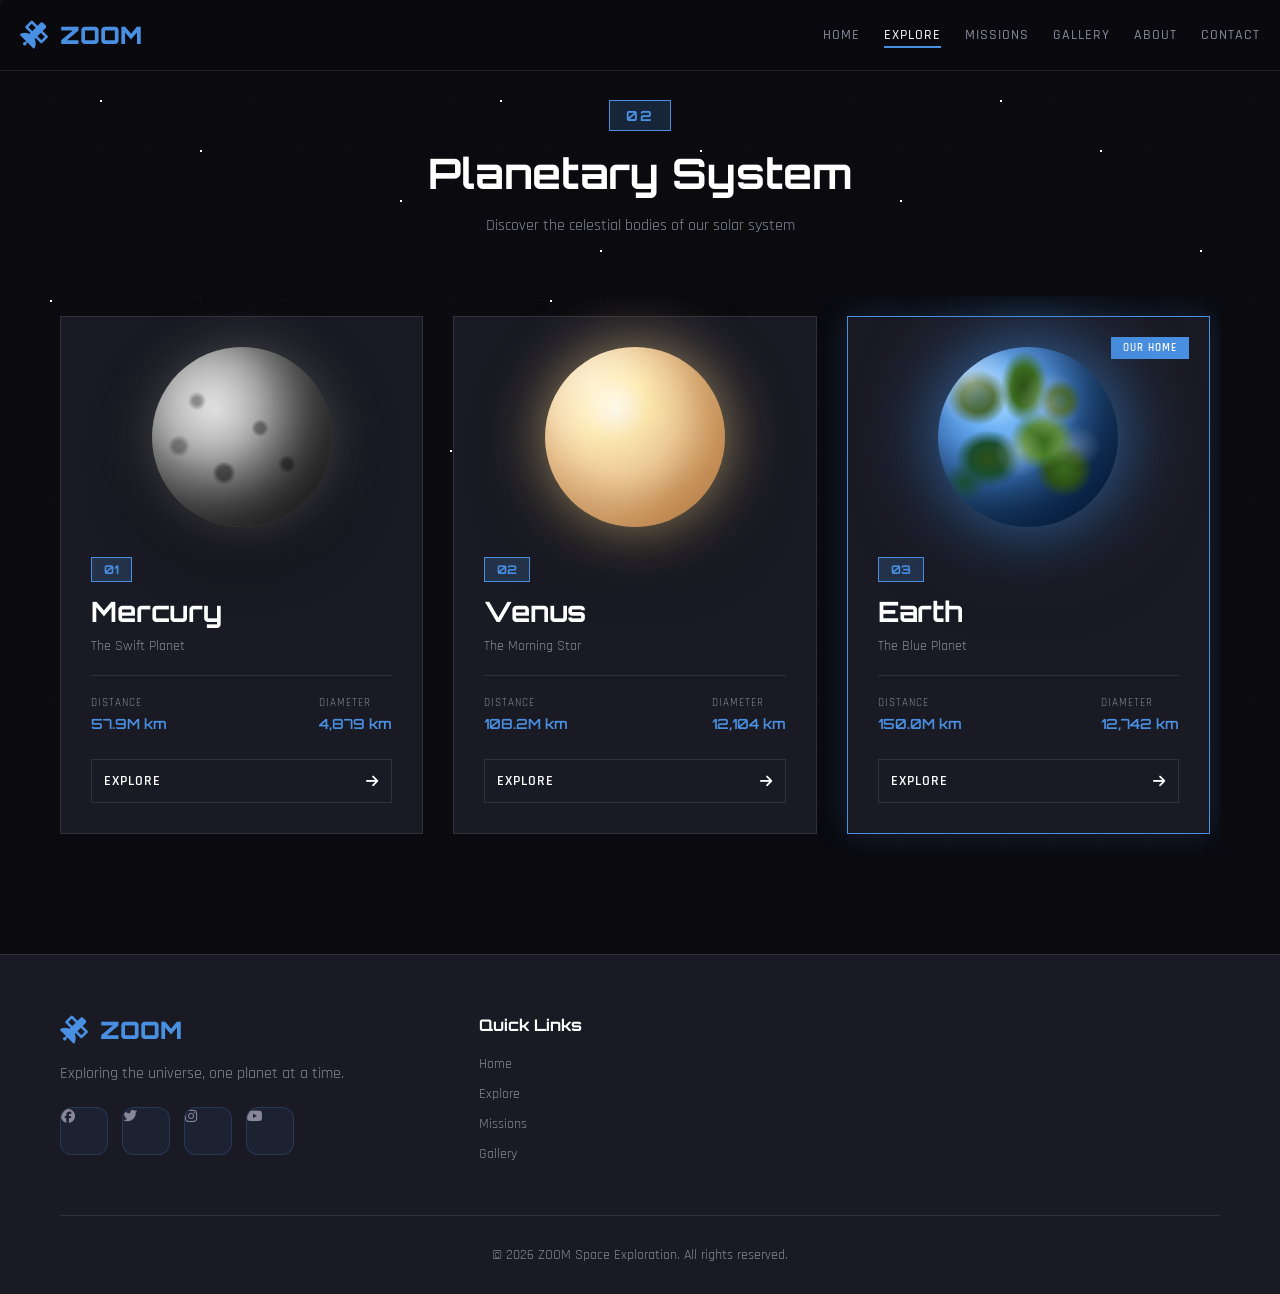
==== commit 4d4afecb: "." ====
--- a/explore.html
+++ b/explore.html
@@ -14,7 +14,6 @@
     <div class="stars"></div>
     <div class="grid-overlay"></div>
 
-    <!-- Navigation -->
     <nav class="navbar" id="navbar">
         <div class="nav-container">
             <div class="nav-logo">
@@ -29,17 +28,12 @@
                 <a href="about.html" class="nav-link">About</a>
                 <a href="contact.html" class="nav-link">Contact</a>
             </div>
-            <div class="nav-actions">
-                <button class="btn-nav" id="loginBtn">Login</button>
-                <button class="btn-nav-primary" id="registerNavBtn">Register</button>
-            </div>
             <div class="nav-toggle" id="navToggle">
                 <i class="fas fa-bars"></i>
             </div>
         </div>
     </nav>
 
-    <!-- Explore Planets Section -->
     <section class="explore-section">
         <div class="container">
             <div class="section-header">
@@ -49,7 +43,7 @@
             </div>
 
             <div class="planets-grid">
-                <!-- Mercury -->
+                
                 <div class="planet-card" data-planet="mercury">
                     <div class="planet-image mercury"></div>
                     <div class="planet-info">
@@ -70,7 +64,6 @@
                     </div>
                 </div>
 
-                <!-- Venus -->
                 <div class="planet-card" data-planet="venus">
                     <div class="planet-image venus"></div>
                     <div class="planet-info">
@@ -91,7 +84,6 @@
                     </div>
                 </div>
 
-                <!-- Earth -->
                 <div class="planet-card featured" data-planet="earth">
                     <div class="featured-badge">Our Home</div>
                     <div class="planet-image earth"></div>
@@ -113,7 +105,6 @@
                     </div>
                 </div>
 
-                <!-- Mars -->
                 <div class="planet-card" data-planet="mars">
                     <div class="planet-image mars"></div>
                     <div class="planet-info">
@@ -134,7 +125,6 @@
                     </div>
                 </div>
 
-                <!-- Jupiter -->
                 <div class="planet-card" data-planet="jupiter">
                     <div class="planet-image jupiter"></div>
                     <div class="planet-info">
@@ -155,7 +145,6 @@
                     </div>
                 </div>
 
-                <!-- Saturn -->
                 <div class="planet-card" data-planet="saturn">
                     <div class="planet-image saturn"></div>
                     <div class="planet-info">
@@ -176,7 +165,6 @@
                     </div>
                 </div>
 
-                <!-- Uranus -->
                 <div class="planet-card" data-planet="uranus">
                     <div class="planet-image uranus"></div>
                     <div class="planet-info">
@@ -197,7 +185,6 @@
                     </div>
                 </div>
 
-                <!-- Neptune -->
                 <div class="planet-card" data-planet="neptune">
                     <div class="planet-image neptune"></div>
                     <div class="planet-info">
@@ -217,13 +204,11 @@
                         <button class="btn-explore">Explore <i class="fas fa-arrow-right"></i></button>
                     </div>
                 </div>
+                
             </div>
         </div>
-
-
     </section>
 
-    <!-- Footer -->
     <footer class="footer">
         <div class="container">
             <div class="footer-content">
@@ -247,169 +232,14 @@
                     <a href="missions.html">Missions</a>
                     <a href="gallery.html">Gallery</a>
                 </div>
-                <div class="footer-section">
-                    <h4>Resources</h4>
-                    <a href="#">Documentation</a>
-                    <a href="#">API</a>
-                    <a href="#">Research</a>
-                    <a href="#">Blog</a>
-                </div>
-                <div class="footer-section">
-                    <h4>Newsletter</h4>
-                    <p>Subscribe for cosmic updates</p>
-                    <div class="newsletter-form">
-                        <input type="email" placeholder="Your email">
-                        <button><i class="fas fa-arrow-right"></i></button>
-                    </div>
-                </div>
             </div>
             <div class="footer-bottom">
                 <p>&copy; 2026 ZOOM Space Exploration. All rights reserved.</p>
             </div>
         </div>
     </footer>
-
-    <!-- Login Modal -->
-    <div class="modal" id="loginModal">
-        <div class="modal-content">
-            <button class="modal-close" id="closeLogin"><i class="fas fa-times"></i></button>
-            <div class="planet-decoration">
-                <div class="planet earth"></div>
-                <div class="orbit-ring"></div>
-            </div>
-
-            <div class="form-header">
-                <div class="number-badge">01</div>
-                <h1 class="planet-title">Earth</h1>
-                <p class="planet-subtitle">The Blue Planet</p>
-            </div>
-
-            <form class="auth-form" id="loginFormElement">
-                <h2>Access Portal</h2>
-                <div class="form-divider"></div>
-
-                <div class="input-group">
-                    <label for="loginEmail">Email Address</label>
-                    <div class="input-wrapper">
-                        <i class="fas fa-envelope input-icon"></i>
-                        <input type="email" id="loginEmail" required>
-                    </div>
-                </div>
-
-                <div class="input-group">
-                    <label for="loginPassword">Password</label>
-                    <div class="input-wrapper">
-                        <i class="fas fa-lock input-icon"></i>
-                        <input type="password" id="loginPassword" required>
-                    </div>
-                </div>
-
-                <div class="form-options">
-                    <label class="checkbox-container">
-                        <input type="checkbox">
-                        <span class="checkmark"></span>
-                        Remember coordinates
-                    </label>
-                    <a href="#" class="link-text">Reset access</a>
-                </div>
-
-                <button type="submit" class="btn-primary">
-                    <span>Initialize Mission</span>
-                    <i class="fas fa-arrow-right"></i>
-                </button>
-
-                <div class="switch-section">
-                    <p class="switch-text">New explorer?</p>
-                    <a href="#" id="switchToRegister" class="link-text">Register Account <i
-                            class="fas fa-arrow-right"></i></a>
-                </div>
-            </form>
-
-            <div class="tech-corner top-left"></div>
-            <div class="tech-corner top-right"></div>
-            <div class="tech-corner bottom-left"></div>
-            <div class="tech-corner bottom-right"></div>
-        </div>
-    </div>
-
-    <!-- Register Modal -->
-    <div class="modal" id="registerModal">
-        <div class="modal-content">
-            <button class="modal-close" id="closeRegister"><i class="fas fa-times"></i></button>
-            <div class="planet-decoration">
-                <div class="planet mars"></div>
-                <div class="orbit-ring"></div>
-            </div>
-
-            <div class="form-header">
-                <div class="number-badge">04</div>
-                <h1 class="planet-title mars-color">Mars</h1>
-                <p class="planet-subtitle">The Red Planet</p>
-            </div>
-
-            <form class="auth-form" id="registerFormElement">
-                <h2>Create Account</h2>
-                <div class="form-divider"></div>
-
-                <div class="input-group">
-                    <label for="registerName">Full Name</label>
-                    <div class="input-wrapper">
-                        <i class="fas fa-user input-icon"></i>
-                        <input type="text" id="registerName" required>
-                    </div>
-                </div>
-
-                <div class="input-group">
-                    <label for="registerEmail">Email Address</label>
-                    <div class="input-wrapper">
-                        <i class="fas fa-envelope input-icon"></i>
-                        <input type="email" id="registerEmail" required>
-                    </div>
-                </div>
-
-                <div class="input-group">
-                    <label for="registerPassword">Password</label>
-                    <div class="input-wrapper">
-                        <i class="fas fa-lock input-icon"></i>
-                        <input type="password" id="registerPassword" required>
-                    </div>
-                </div>
-
-                <div class="input-group">
-                    <label for="registerConfirmPassword">Confirm Password</label>
-                    <div class="input-wrapper">
-                        <i class="fas fa-lock input-icon"></i>
-                        <input type="password" id="registerConfirmPassword" required>
-                    </div>
-                </div>
-
-                <label class="checkbox-container terms">
-                    <input type="checkbox" required>
-                    <span class="checkmark"></span>
-                    I agree to the <a href="#" class="link-text">Terms & Conditions</a>
-                </label>
-
-                <button type="submit" class="btn-primary mars-btn">
-                    <span>Begin Exploration</span>
-                    <i class="fas fa-arrow-right"></i>
-                </button>
-
-                <div class="switch-section">
-                    <p class="switch-text">Already registered?</p>
-                    <a href="#" id="switchToLogin" class="link-text">Access Portal <i
-                            class="fas fa-arrow-right"></i></a>
-                </div>
-            </form>
-
-            <div class="tech-corner top-left"></div>
-            <div class="tech-corner top-right"></div>
-            <div class="tech-corner bottom-left"></div>
-            <div class="tech-corner bottom-right"></div>
-        </div>
-    </div>
 
     <script src="common.js"></script>
     <script src="explore.js"></script>
 </body>
-
 </html>
--- a/explore.css
+++ b/explore.css
@@ -905,4 +905,17 @@
     .facts-list {
         grid-template-columns: 1fr;
     }
+}
+
+@media (max-width: 480px) {
+    .planets-grid {
+        grid-template-columns: 1fr;
+        /* Force single column on small phones */
+        gap: 20px;
+    }
+
+    .planet-card {
+        padding: 20px;
+        /* Reduce padding to save space */
+    }
 }
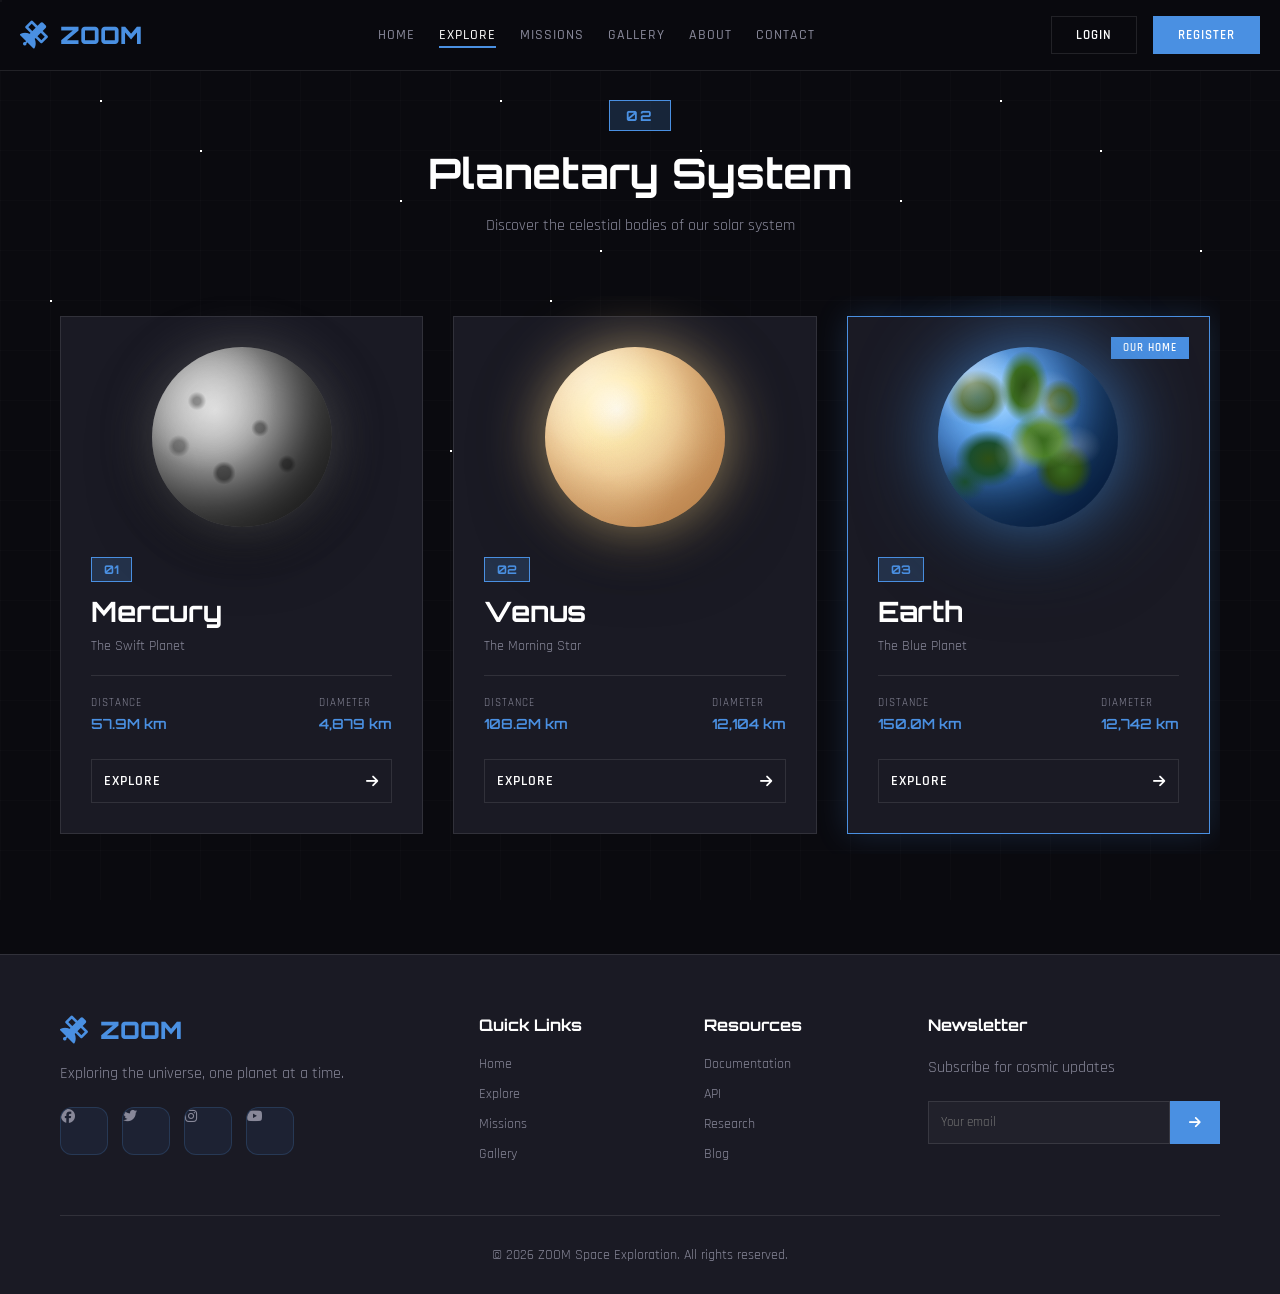
==== commit 2c96820e: "." ====
--- a/explore.html
+++ b/explore.html
@@ -14,6 +14,7 @@
     <div class="stars"></div>
     <div class="grid-overlay"></div>
 
+    <!-- Navigation -->
     <nav class="navbar" id="navbar">
         <div class="nav-container">
             <div class="nav-logo">
@@ -28,12 +29,17 @@
                 <a href="about.html" class="nav-link">About</a>
                 <a href="contact.html" class="nav-link">Contact</a>
             </div>
+            <div class="nav-actions">
+                <button class="btn-nav" id="loginBtn">Login</button>
+                <button class="btn-nav-primary" id="registerNavBtn">Register</button>
+            </div>
             <div class="nav-toggle" id="navToggle">
                 <i class="fas fa-bars"></i>
             </div>
         </div>
     </nav>
 
+    <!-- Explore Planets Section -->
     <section class="explore-section">
         <div class="container">
             <div class="section-header">
@@ -43,7 +49,7 @@
             </div>
 
             <div class="planets-grid">
-                
+                <!-- Mercury -->
                 <div class="planet-card" data-planet="mercury">
                     <div class="planet-image mercury"></div>
                     <div class="planet-info">
@@ -64,6 +70,7 @@
                     </div>
                 </div>
 
+                <!-- Venus -->
                 <div class="planet-card" data-planet="venus">
                     <div class="planet-image venus"></div>
                     <div class="planet-info">
@@ -84,6 +91,7 @@
                     </div>
                 </div>
 
+                <!-- Earth -->
                 <div class="planet-card featured" data-planet="earth">
                     <div class="featured-badge">Our Home</div>
                     <div class="planet-image earth"></div>
@@ -105,6 +113,7 @@
                     </div>
                 </div>
 
+                <!-- Mars -->
                 <div class="planet-card" data-planet="mars">
                     <div class="planet-image mars"></div>
                     <div class="planet-info">
@@ -125,6 +134,7 @@
                     </div>
                 </div>
 
+                <!-- Jupiter -->
                 <div class="planet-card" data-planet="jupiter">
                     <div class="planet-image jupiter"></div>
                     <div class="planet-info">
@@ -145,6 +155,7 @@
                     </div>
                 </div>
 
+                <!-- Saturn -->
                 <div class="planet-card" data-planet="saturn">
                     <div class="planet-image saturn"></div>
                     <div class="planet-info">
@@ -165,6 +176,7 @@
                     </div>
                 </div>
 
+                <!-- Uranus -->
                 <div class="planet-card" data-planet="uranus">
                     <div class="planet-image uranus"></div>
                     <div class="planet-info">
@@ -185,6 +197,7 @@
                     </div>
                 </div>
 
+                <!-- Neptune -->
                 <div class="planet-card" data-planet="neptune">
                     <div class="planet-image neptune"></div>
                     <div class="planet-info">
@@ -204,11 +217,13 @@
                         <button class="btn-explore">Explore <i class="fas fa-arrow-right"></i></button>
                     </div>
                 </div>
-                
             </div>
         </div>
+
+
     </section>
 
+    <!-- Footer -->
     <footer class="footer">
         <div class="container">
             <div class="footer-content">
@@ -232,14 +247,169 @@
                     <a href="missions.html">Missions</a>
                     <a href="gallery.html">Gallery</a>
                 </div>
+                <div class="footer-section">
+                    <h4>Resources</h4>
+                    <a href="#">Documentation</a>
+                    <a href="#">API</a>
+                    <a href="#">Research</a>
+                    <a href="#">Blog</a>
+                </div>
+                <div class="footer-section">
+                    <h4>Newsletter</h4>
+                    <p>Subscribe for cosmic updates</p>
+                    <div class="newsletter-form">
+                        <input type="email" placeholder="Your email">
+                        <button><i class="fas fa-arrow-right"></i></button>
+                    </div>
+                </div>
             </div>
             <div class="footer-bottom">
                 <p>&copy; 2026 ZOOM Space Exploration. All rights reserved.</p>
             </div>
         </div>
     </footer>
+
+    <!-- Login Modal -->
+    <div class="modal" id="loginModal">
+        <div class="modal-content">
+            <button class="modal-close" id="closeLogin"><i class="fas fa-times"></i></button>
+            <div class="planet-decoration">
+                <div class="planet earth"></div>
+                <div class="orbit-ring"></div>
+            </div>
+
+            <div class="form-header">
+                <div class="number-badge">01</div>
+                <h1 class="planet-title">Earth</h1>
+                <p class="planet-subtitle">The Blue Planet</p>
+            </div>
+
+            <form class="auth-form" id="loginFormElement">
+                <h2>Access Portal</h2>
+                <div class="form-divider"></div>
+
+                <div class="input-group">
+                    <label for="loginEmail">Email Address</label>
+                    <div class="input-wrapper">
+                        <i class="fas fa-envelope input-icon"></i>
+                        <input type="email" id="loginEmail" required>
+                    </div>
+                </div>
+
+                <div class="input-group">
+                    <label for="loginPassword">Password</label>
+                    <div class="input-wrapper">
+                        <i class="fas fa-lock input-icon"></i>
+                        <input type="password" id="loginPassword" required>
+                    </div>
+                </div>
+
+                <div class="form-options">
+                    <label class="checkbox-container">
+                        <input type="checkbox">
+                        <span class="checkmark"></span>
+                        Remember coordinates
+                    </label>
+                    <a href="#" class="link-text">Reset access</a>
+                </div>
+
+                <button type="submit" class="btn-primary">
+                    <span>Initialize Mission</span>
+                    <i class="fas fa-arrow-right"></i>
+                </button>
+
+                <div class="switch-section">
+                    <p class="switch-text">New explorer?</p>
+                    <a href="#" id="switchToRegister" class="link-text">Register Account <i
+                            class="fas fa-arrow-right"></i></a>
+                </div>
+            </form>
+
+            <div class="tech-corner top-left"></div>
+            <div class="tech-corner top-right"></div>
+            <div class="tech-corner bottom-left"></div>
+            <div class="tech-corner bottom-right"></div>
+        </div>
+    </div>
+
+    <!-- Register Modal -->
+    <div class="modal" id="registerModal">
+        <div class="modal-content">
+            <button class="modal-close" id="closeRegister"><i class="fas fa-times"></i></button>
+            <div class="planet-decoration">
+                <div class="planet mars"></div>
+                <div class="orbit-ring"></div>
+            </div>
+
+            <div class="form-header">
+                <div class="number-badge">04</div>
+                <h1 class="planet-title mars-color">Mars</h1>
+                <p class="planet-subtitle">The Red Planet</p>
+            </div>
+
+            <form class="auth-form" id="registerFormElement">
+                <h2>Create Account</h2>
+                <div class="form-divider"></div>
+
+                <div class="input-group">
+                    <label for="registerName">Full Name</label>
+                    <div class="input-wrapper">
+                        <i class="fas fa-user input-icon"></i>
+                        <input type="text" id="registerName" required>
+                    </div>
+                </div>
+
+                <div class="input-group">
+                    <label for="registerEmail">Email Address</label>
+                    <div class="input-wrapper">
+                        <i class="fas fa-envelope input-icon"></i>
+                        <input type="email" id="registerEmail" required>
+                    </div>
+                </div>
+
+                <div class="input-group">
+                    <label for="registerPassword">Password</label>
+                    <div class="input-wrapper">
+                        <i class="fas fa-lock input-icon"></i>
+                        <input type="password" id="registerPassword" required>
+                    </div>
+                </div>
+
+                <div class="input-group">
+                    <label for="registerConfirmPassword">Confirm Password</label>
+                    <div class="input-wrapper">
+                        <i class="fas fa-lock input-icon"></i>
+                        <input type="password" id="registerConfirmPassword" required>
+                    </div>
+                </div>
+
+                <label class="checkbox-container terms">
+                    <input type="checkbox" required>
+                    <span class="checkmark"></span>
+                    I agree to the <a href="#" class="link-text">Terms & Conditions</a>
+                </label>
+
+                <button type="submit" class="btn-primary mars-btn">
+                    <span>Begin Exploration</span>
+                    <i class="fas fa-arrow-right"></i>
+                </button>
+
+                <div class="switch-section">
+                    <p class="switch-text">Already registered?</p>
+                    <a href="#" id="switchToLogin" class="link-text">Access Portal <i
+                            class="fas fa-arrow-right"></i></a>
+                </div>
+            </form>
+
+            <div class="tech-corner top-left"></div>
+            <div class="tech-corner top-right"></div>
+            <div class="tech-corner bottom-left"></div>
+            <div class="tech-corner bottom-right"></div>
+        </div>
+    </div>
 
     <script src="common.js"></script>
     <script src="explore.js"></script>
 </body>
+
 </html>
--- a/explore.css
+++ b/explore.css
@@ -905,17 +905,4 @@
     .facts-list {
         grid-template-columns: 1fr;
     }
-}
-
-@media (max-width: 480px) {
-    .planets-grid {
-        grid-template-columns: 1fr;
-        /* Force single column on small phones */
-        gap: 20px;
-    }
-
-    .planet-card {
-        padding: 20px;
-        /* Reduce padding to save space */
-    }
 }
